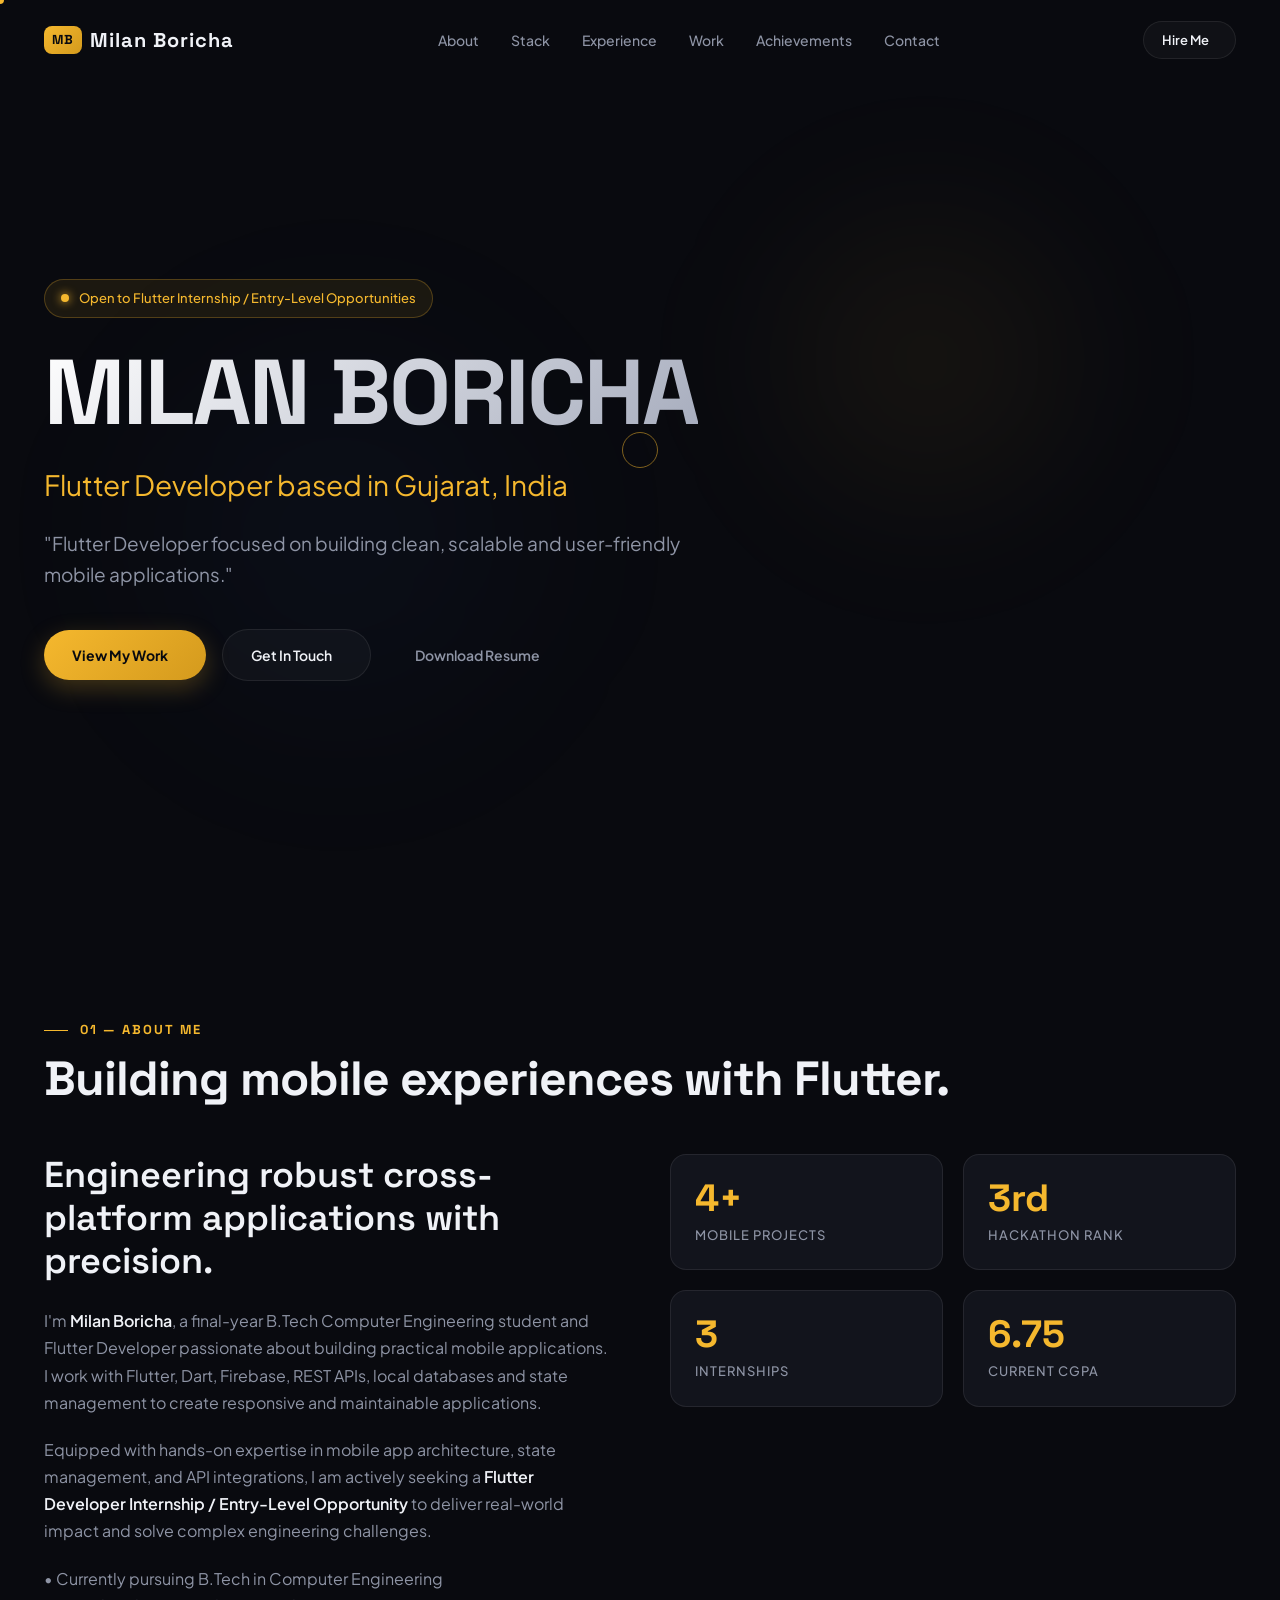
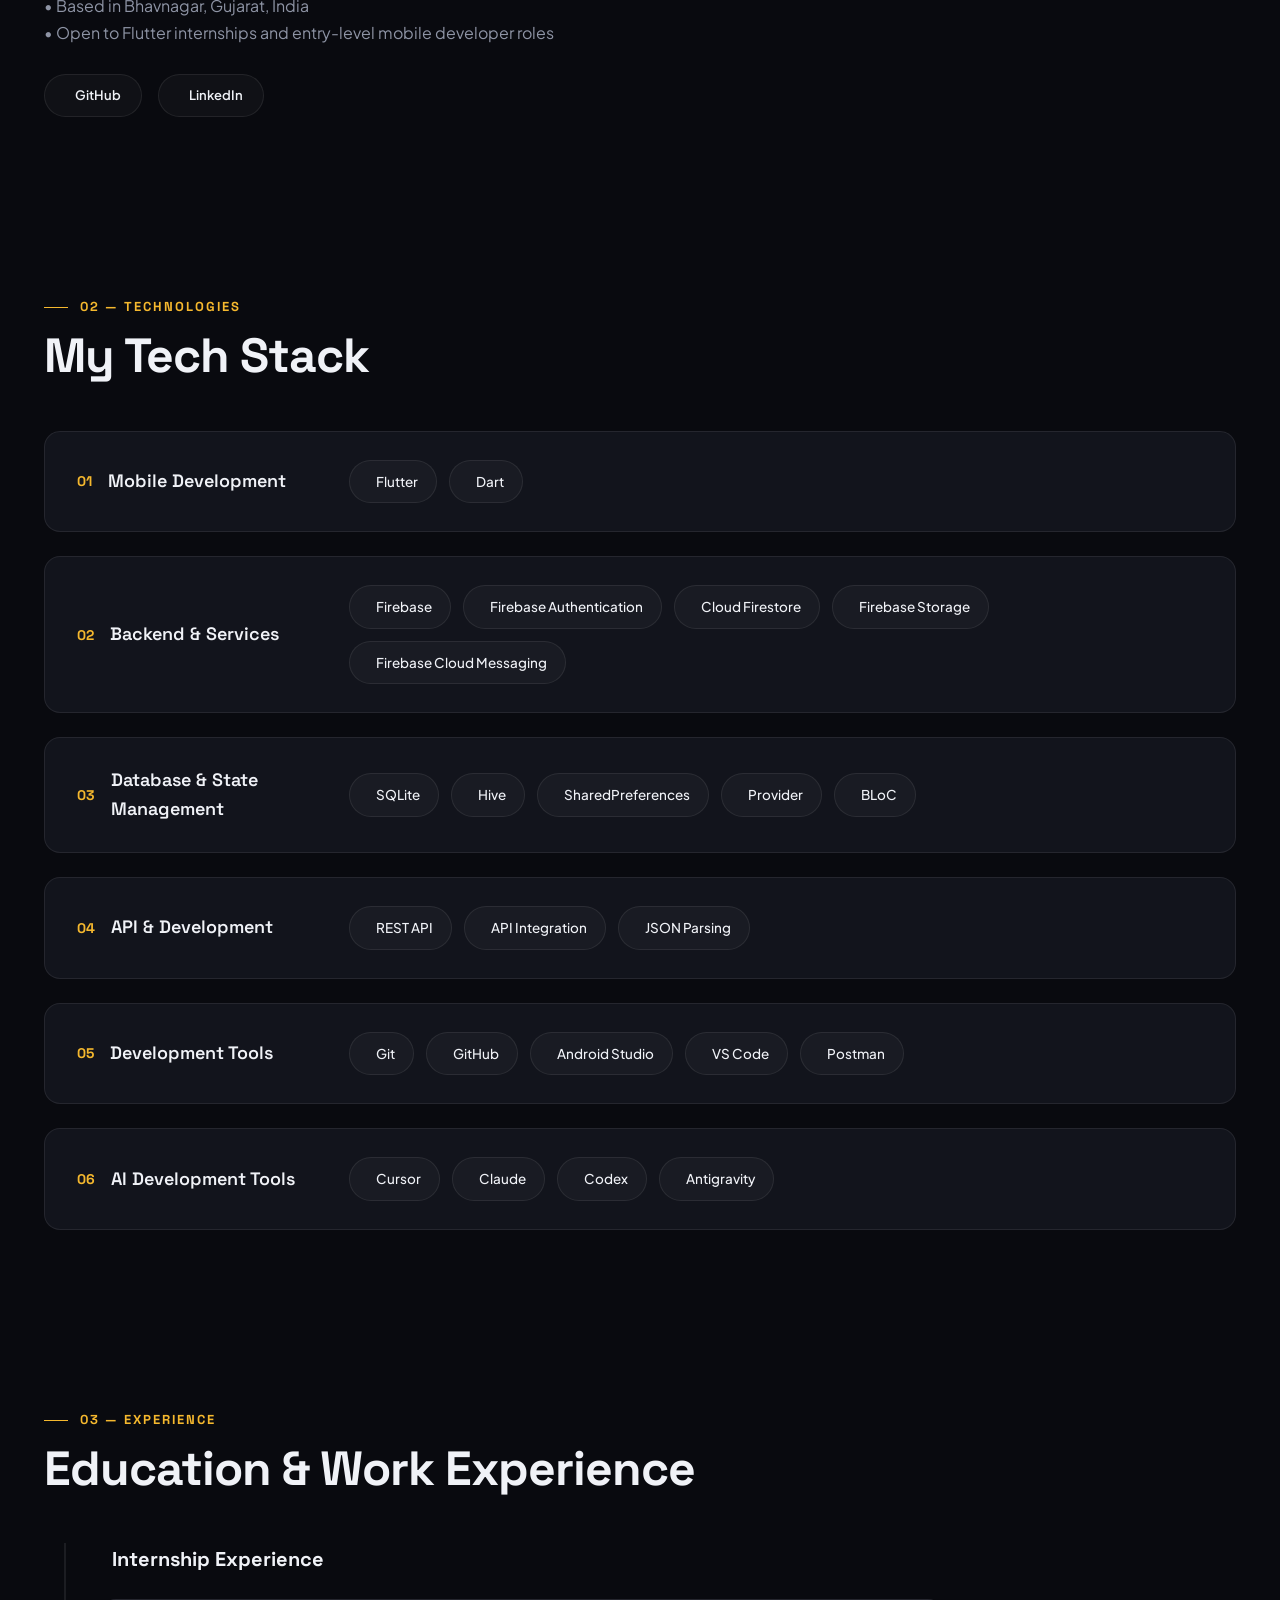
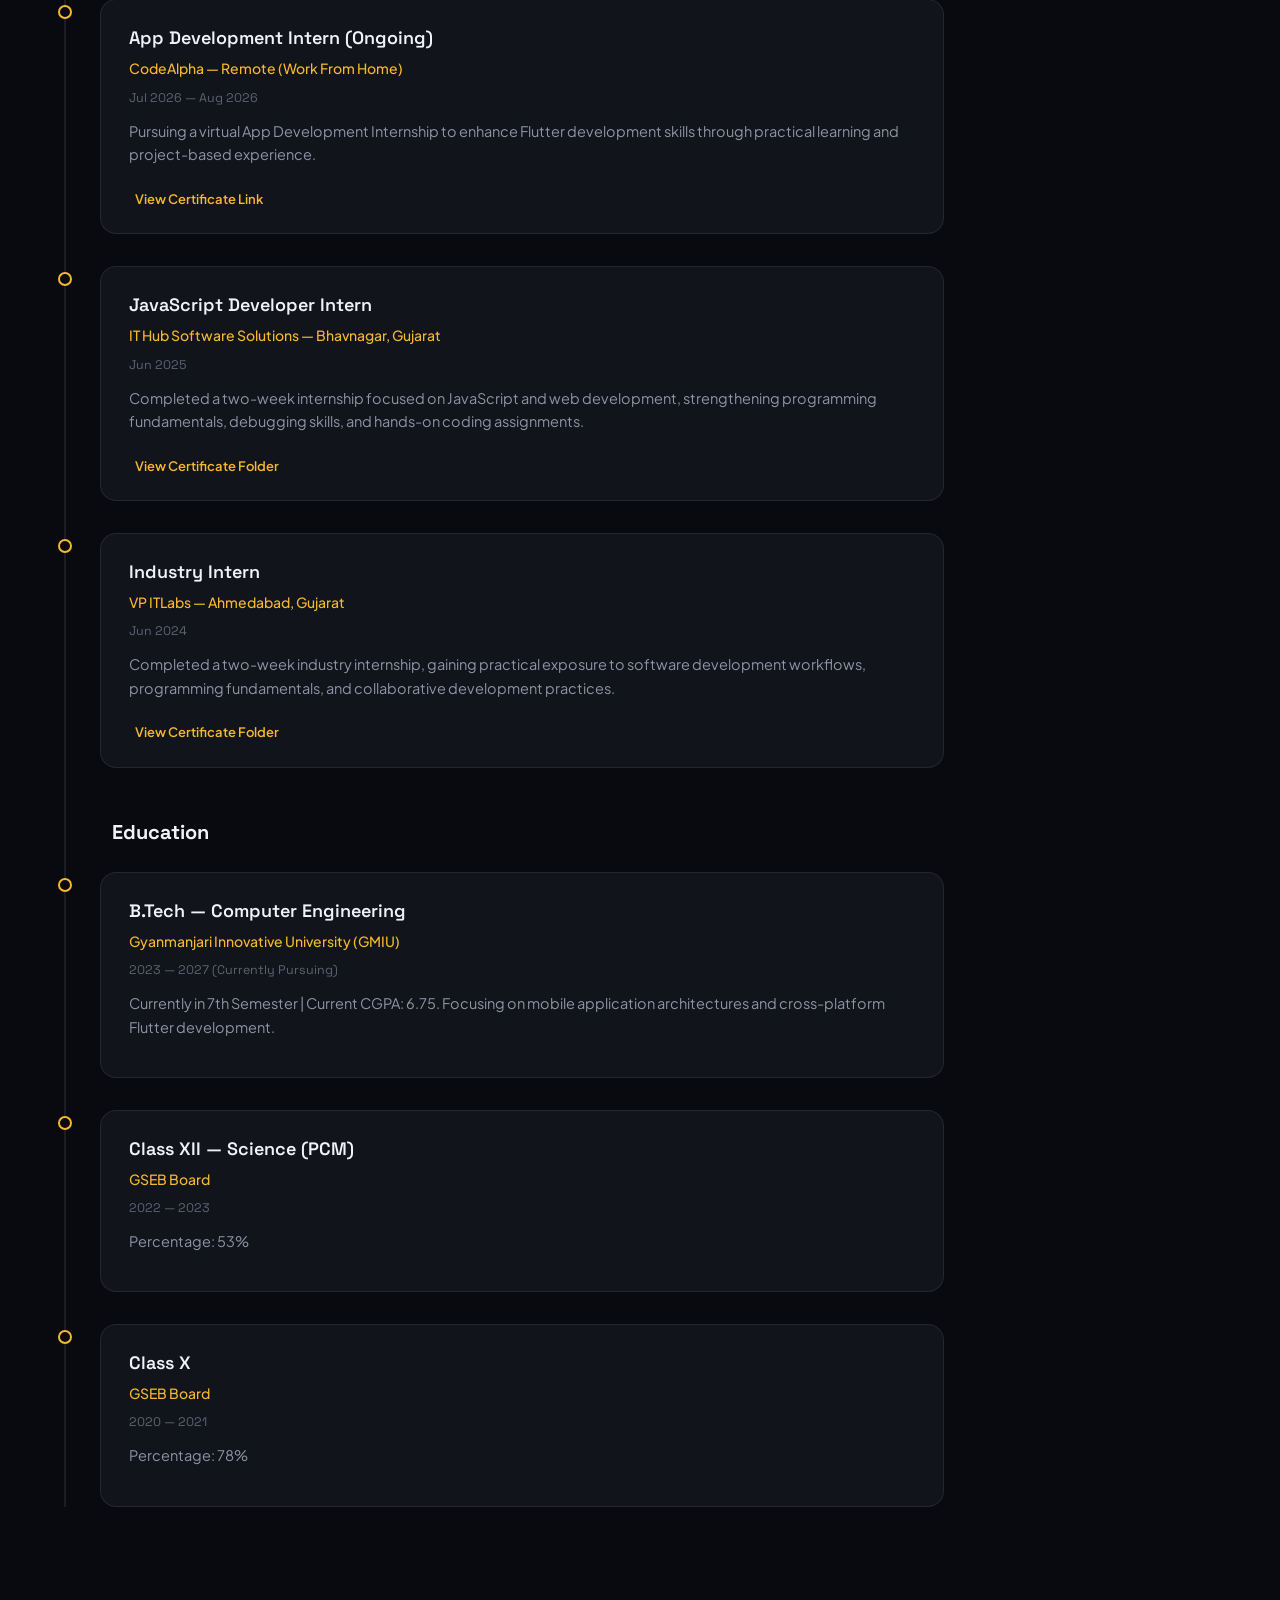
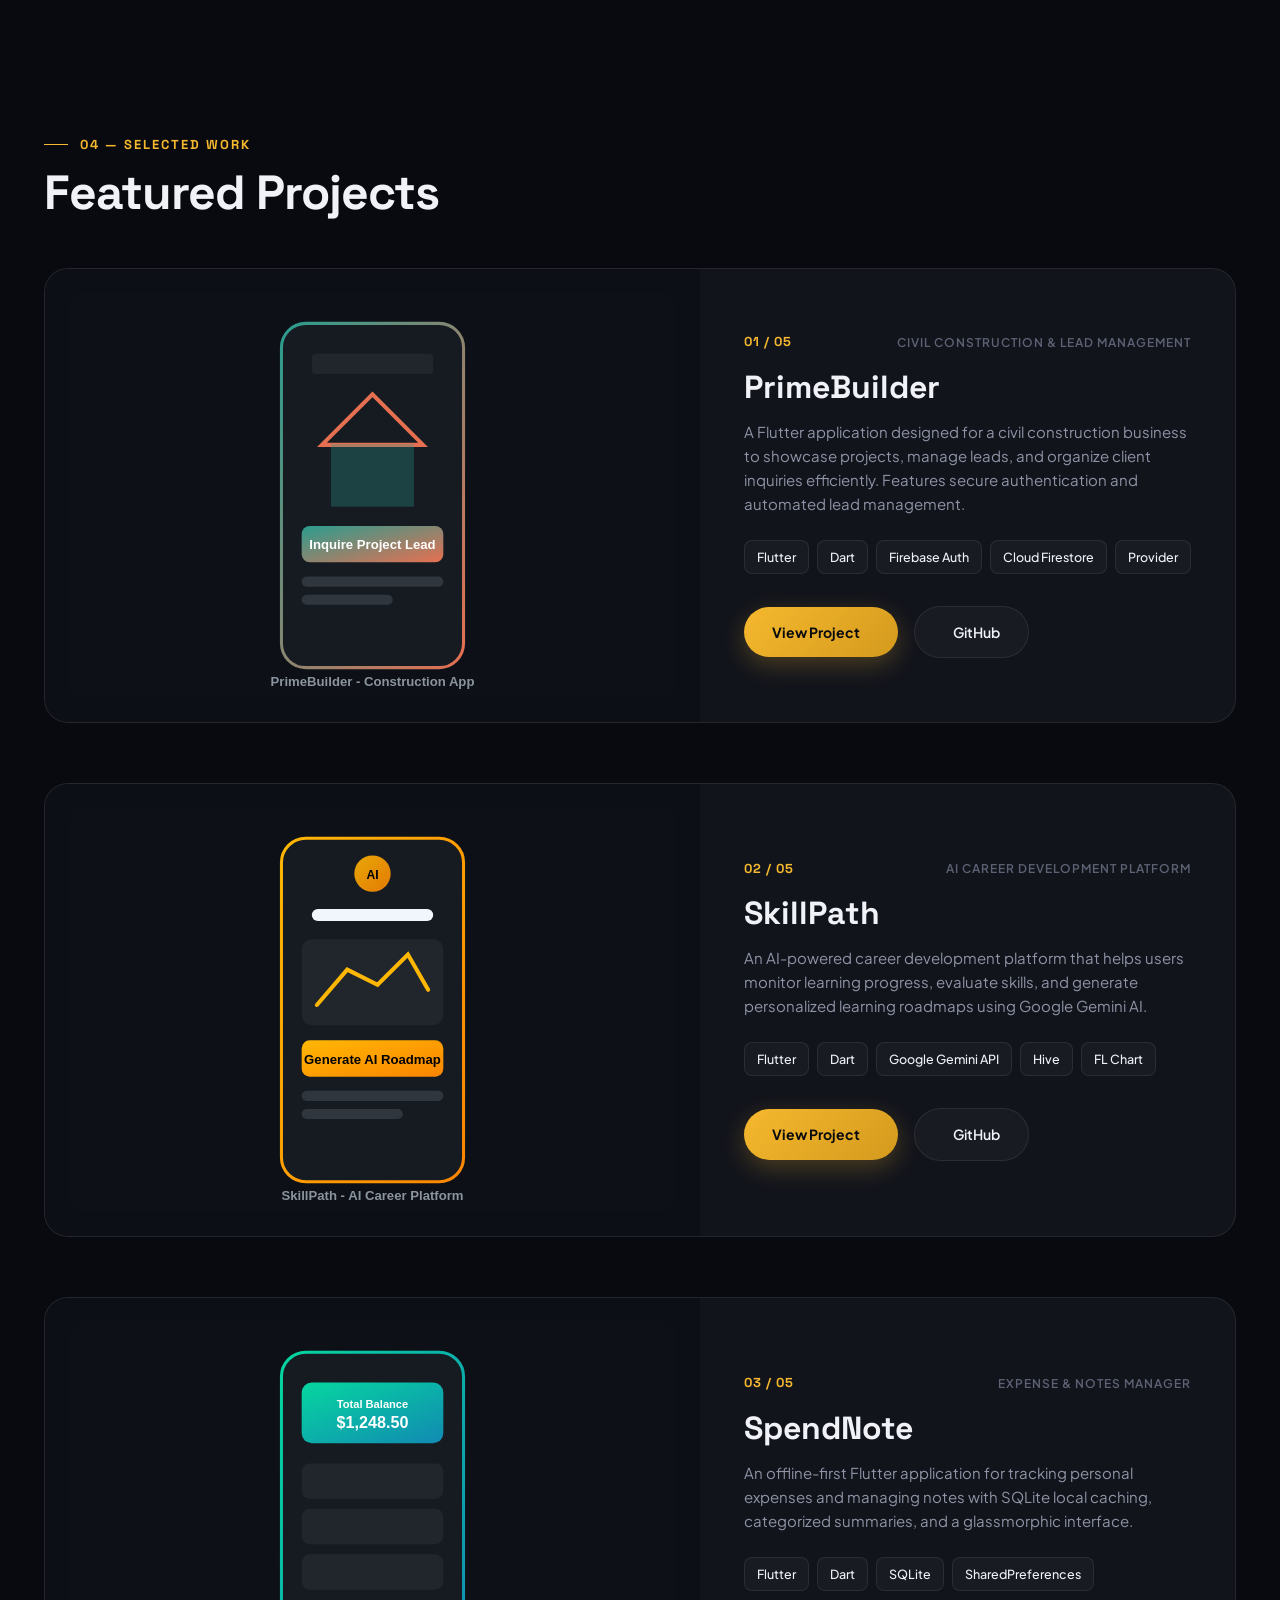
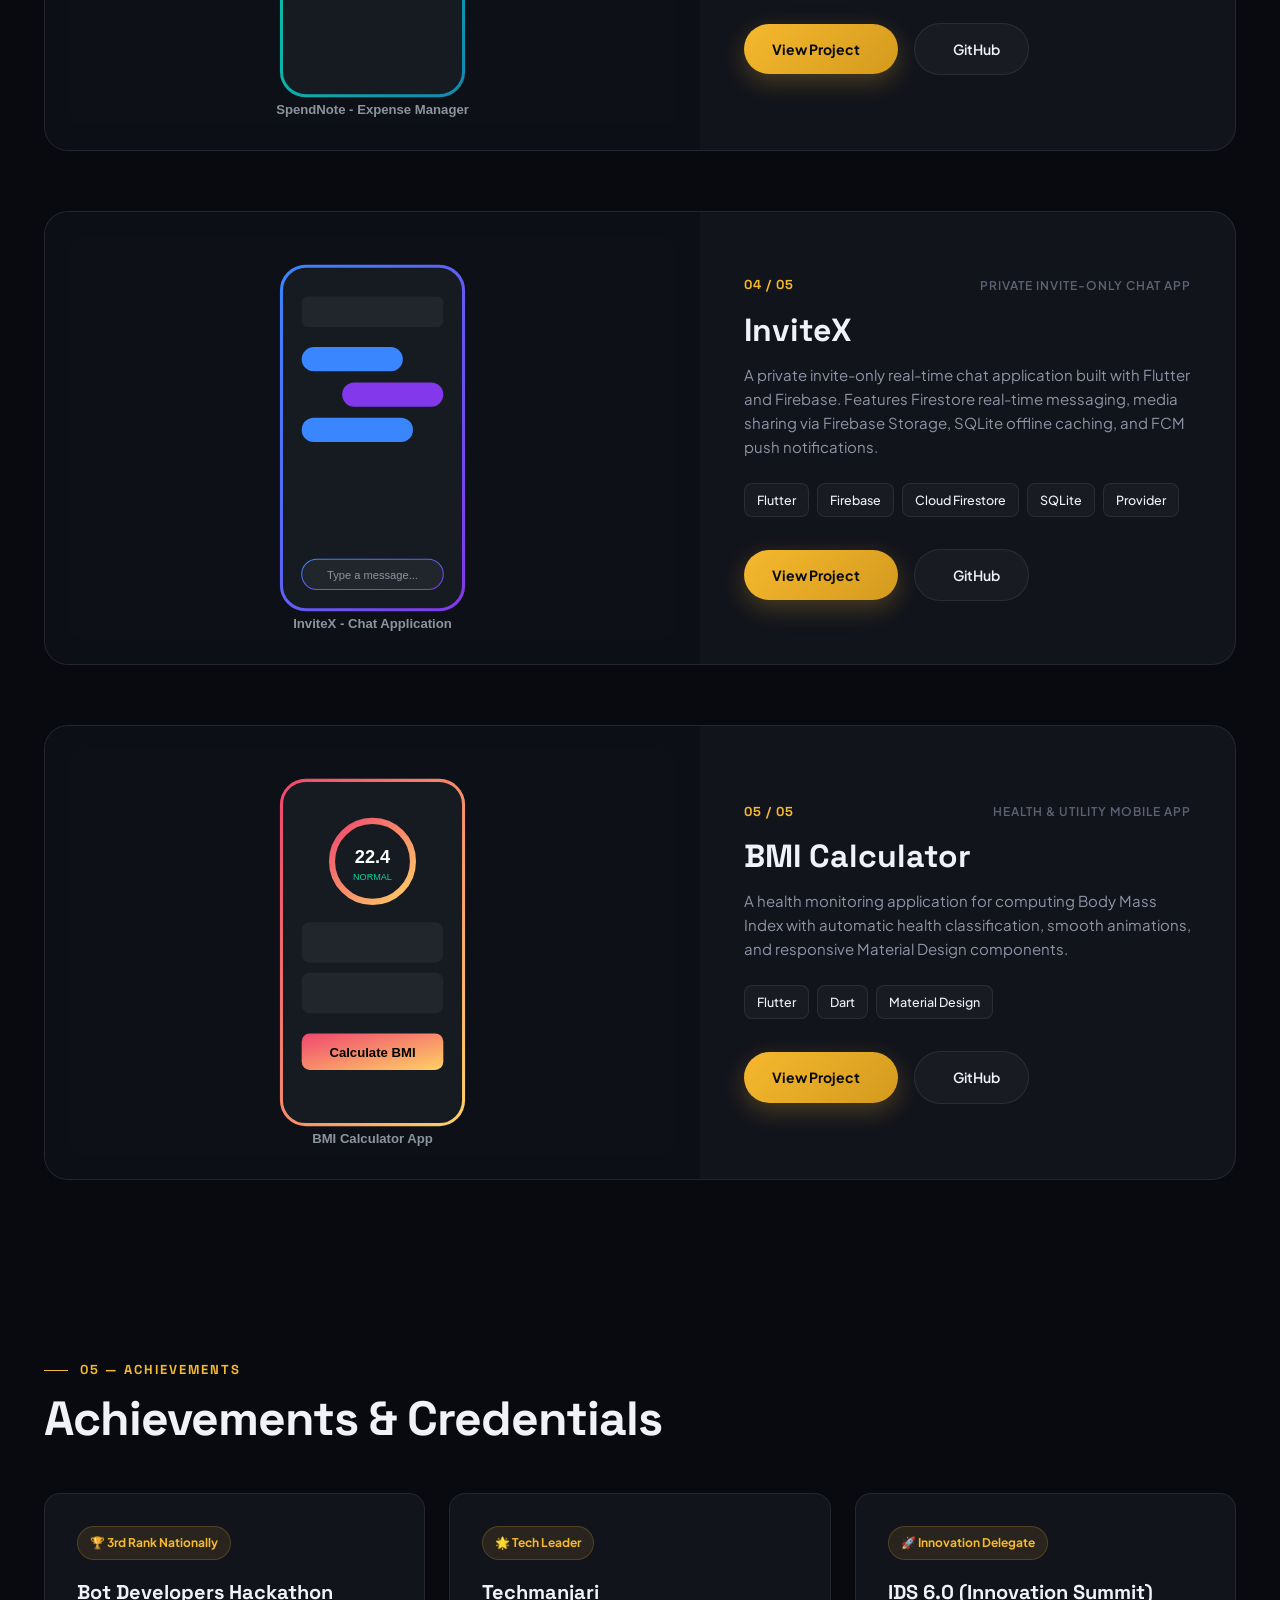
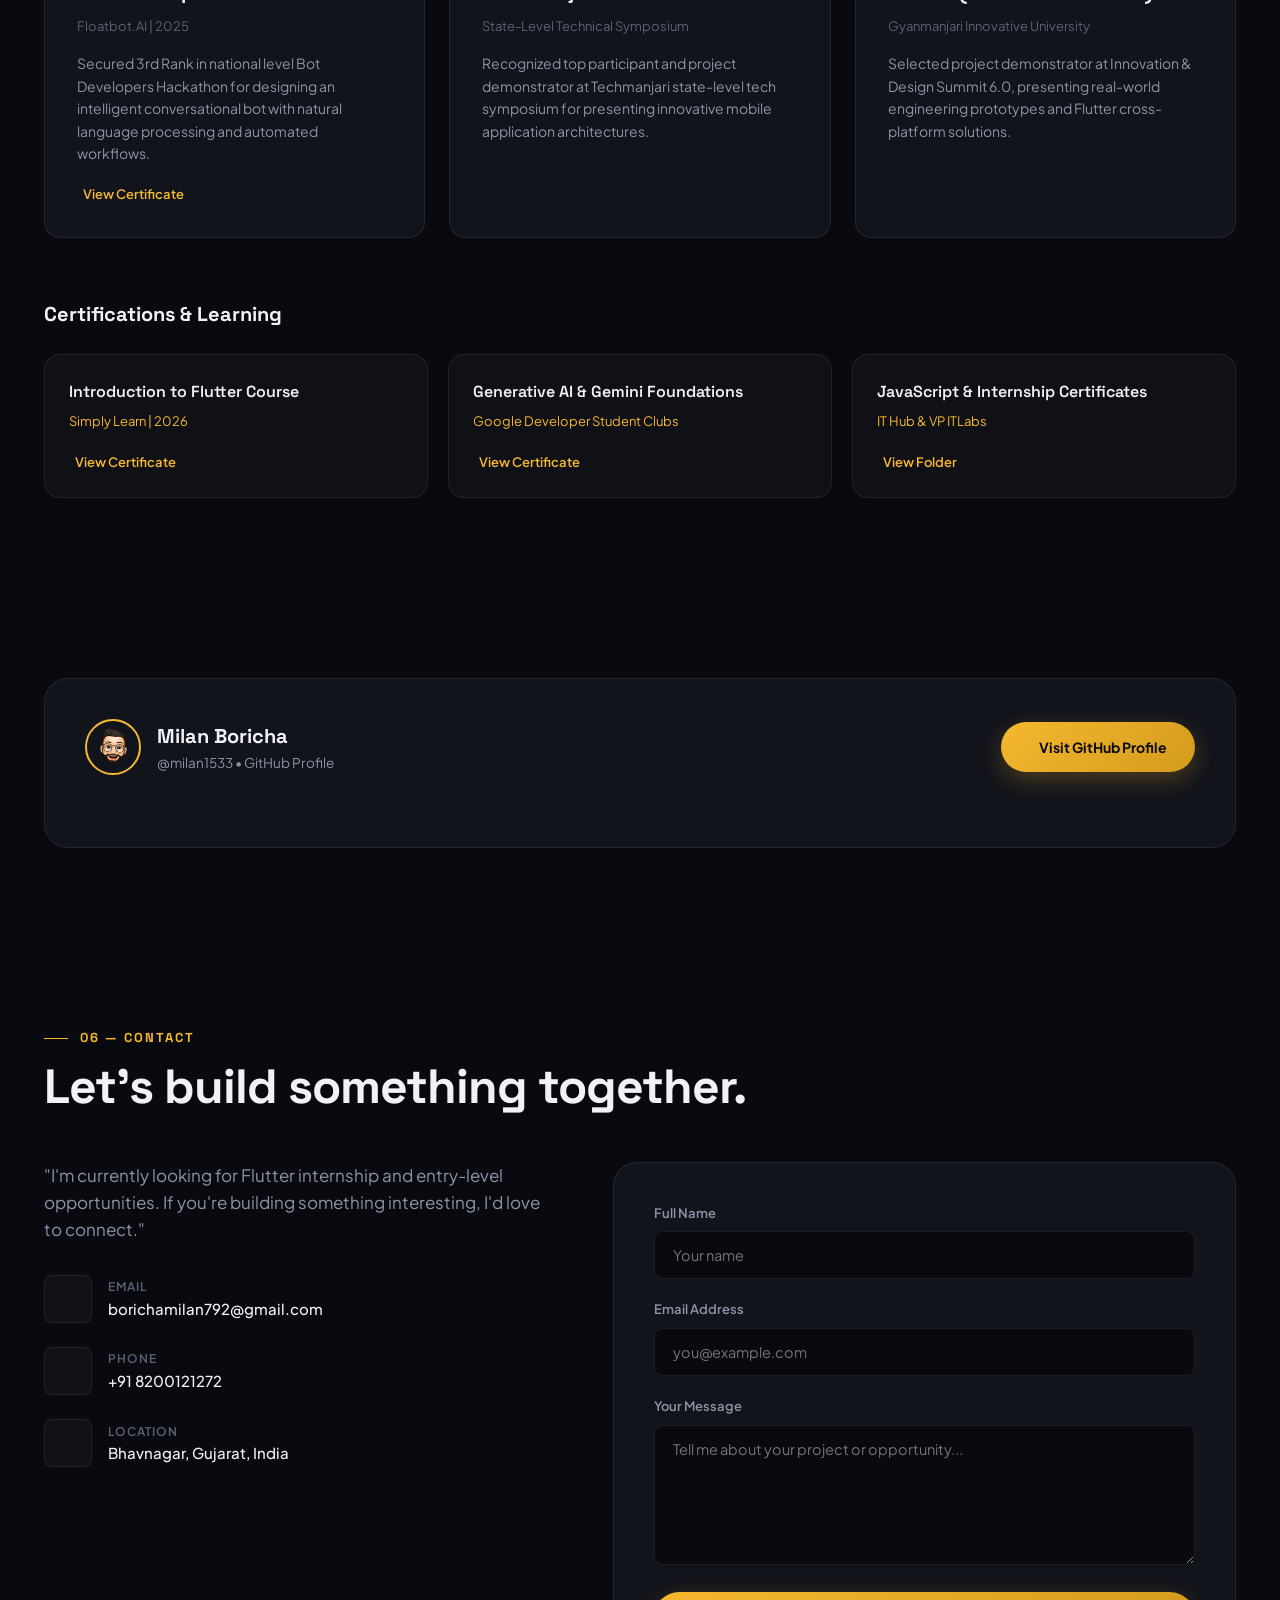
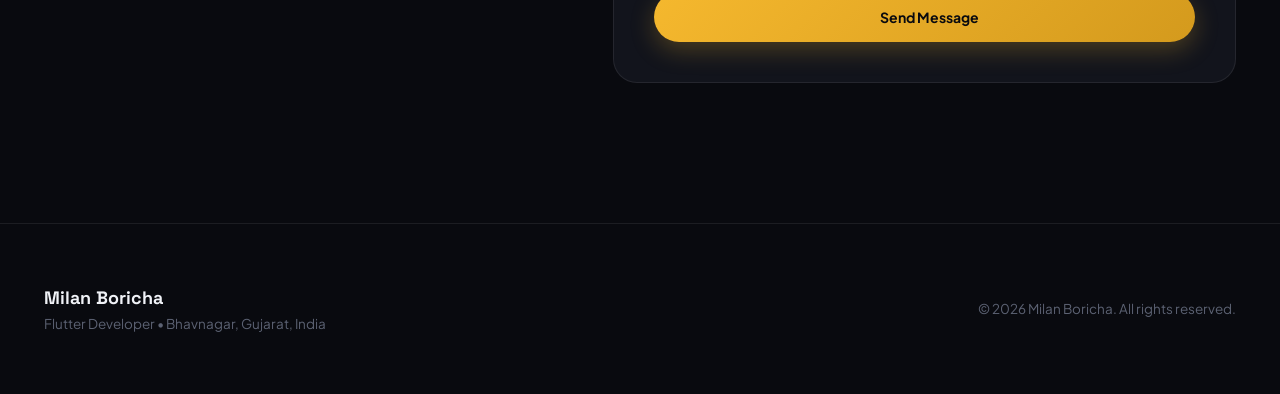
==== index.html @ a484a846 "Update portfolio styling, project modal UI, and added assets" ====
<!DOCTYPE html>
<html lang="en">

<head>
  <meta charset="UTF-8">
  <meta http-equiv="X-UA-Compatible" content="IE=edge">
  <meta name="viewport" content="width=device-width, initial-scale=1.0">

  <!-- SEO Title & Meta -->
  <title>Milan Boricha — Flutter Developer Portfolio</title>
  <meta name="description" content="Portfolio of Milan Boricha, a Flutter Developer and final-year Computer Engineering student building modern, clean and scalable cross-platform mobile applications.">
  <meta name="keywords" content="Milan Boricha, Flutter Developer, Mobile Application Developer, Dart, Firebase, REST API, Bhavnagar, Gujarat, India">
  <meta name="author" content="Milan Boricha">

  <!-- Open Graph / Social Media -->
  <meta property="og:title" content="Milan Boricha — Flutter Developer Portfolio">
  <meta property="og:description" content="Flutter Developer focused on building clean, scalable and user-friendly mobile applications.">
  <meta property="og:type" content="website">
  <meta property="og:url" content="https://github.com/milan1533">

  <!-- Favicon -->
  <link rel="shortcut icon" href="./assets/images/logo.ico" type="image/x-icon">

  <!-- Google Fonts -->
  <link rel="preconnect" href="https://fonts.googleapis.com">
  <link rel="preconnect" href="https://fonts.gstatic.com" crossorigin>
  <link href="https://fonts.googleapis.com/css2?family=Plus+Jakarta+Sans:wght@300;400;500;600;700&family=Space+Grotesk:wght@400;500;600;700&display=swap" rel="stylesheet">

  <!-- Custom CSS -->
  <link rel="stylesheet" href="./assets/css/style.css">

  <!-- GSAP Animation Library -->
  <script src="https://cdnjs.cloudflare.com/ajax/libs/gsap/3.12.5/gsap.min.js"></script>
  <script src="https://cdnjs.cloudflare.com/ajax/libs/gsap/3.12.5/ScrollTrigger.min.js"></script>
</head>

<body>

  <!-- PAGE ENTRANCE OVERLAY LOADER -->
  <div id="pageLoader">
    <div class="loader-content">
      <div class="loader-logo">MB<span>.</span></div>
      <div class="loader-bar-bg">
        <div class="loader-bar-fill" id="loaderFill"></div>
      </div>
    </div>
  </div>

  <!-- CUSTOM INTERACTIVE DESKTOP CURSOR -->
  <div class="custom-cursor-dot" id="cursorDot"></div>
  <div class="custom-cursor-ring" id="cursorRing"></div>

  <!-- STICKY GLASS NAVIGATION HEADER -->
  <header class="site-header" id="siteHeader">
    <div class="container nav-container">
      <a href="#hero" class="nav-logo">
        <span class="nav-logo-badge">MB</span> Milan Boricha
      </a>

      <nav class="nav-menu">
        <a href="#about" class="nav-link" data-nav-target="about">About</a>
        <a href="#tech-stack" class="nav-link" data-nav-target="tech-stack">Stack</a>
        <a href="#experience" class="nav-link" data-nav-target="experience">Experience</a>
        <a href="#projects" class="nav-link" data-nav-target="projects">Work</a>
        <a href="#achievements" class="nav-link" data-nav-target="achievements">Achievements</a>
        <a href="#contact" class="nav-link" data-nav-target="contact">Contact</a>
      </nav>

      <a href="#contact" class="nav-cta">
        <span>Hire Me</span>
        <ion-icon name="arrow-forward-outline"></ion-icon>
      </a>

      <button class="mobile-toggle" id="mobileMenuBtn" aria-label="Toggle menu">
        <ion-icon name="menu-outline"></ion-icon>
      </button>
    </div>
  </header>

  <!-- MOBILE DRAWER MENU -->
  <div class="mobile-drawer" id="mobileDrawer">
    <a href="#about" class="mobile-nav-link">01 — About</a>
    <a href="#tech-stack" class="mobile-nav-link">02 — Stack</a>
    <a href="#experience" class="mobile-nav-link">03 — Experience</a>
    <a href="#projects" class="mobile-nav-link">04 — Work</a>
    <a href="#achievements" class="mobile-nav-link">05 — Achievements</a>
    <a href="#contact" class="mobile-nav-link">06 — Contact</a>
  </div>

  <main>

    <!-- 01 — HERO SECTION -->
    <section class="hero-section" id="hero">
      <div class="ambient-glow-1"></div>
      <div class="ambient-glow-2"></div>

      <div class="container">
        <div class="hero-content">

          <div class="status-badge">
            <div class="status-pulse"></div>
            <span>Open to Flutter Internship / Entry-Level Opportunities</span>
          </div>

          <h1 class="hero-title">
            <span class="name-highlight">MILAN BORICHA</span>
          </h1>

          <h2 class="hero-subtitle">
            Flutter Developer based in Gujarat, India
          </h2>

          <p class="hero-bio">
            "Flutter Developer focused on building clean, scalable and user-friendly mobile applications."
          </p>

          <div class="hero-actions">
            <a href="#projects" class="btn-primary">
              <span>View My Work</span>
              <ion-icon name="arrow-down-outline"></ion-icon>
            </a>

            <a href="#contact" class="btn-secondary">
              <span>Get In Touch</span>
              <ion-icon name="chatbubbles-outline"></ion-icon>
            </a>

            <a href="#" id="downloadCvBtn" target="_blank" download="Milan_Boricha_Resume.pdf" class="btn-tertiary btn-download-cv">
              <ion-icon name="cloud-download-outline"></ion-icon>
              <span>Download Resume</span>
            </a>
          </div>

        </div>
      </div>
    </section>


    <!-- 02 — ABOUT SECTION -->
    <section class="section-editorial" id="about">
      <div class="container">
        
        <div class="section-label">01 — ABOUT ME</div>
        <h2 class="section-title">Building mobile experiences with Flutter.</h2>

        <div class="about-grid">
          <div>
            <h3 class="about-headline">Engineering robust cross-platform applications with precision.</h3>
            
            <div class="about-bio-text" id="aboutBioText">
              <p>
                I'm <span class="highlight-text">Milan Boricha</span>, a final-year B.Tech Computer Engineering student and Flutter Developer passionate about building practical mobile applications. I work with Flutter, Dart, Firebase, REST APIs, local databases and state management to create responsive and maintainable applications.
              </p>
              <p>
                Equipped with hands-on expertise in mobile app architecture, state management, and API integrations, I am actively seeking a <span class="highlight-text">Flutter Developer Internship / Entry-Level Opportunity</span> to deliver real-world impact and solve complex engineering challenges.
              </p>
              <p>
                • Currently pursuing B.Tech in Computer Engineering<br>
                • Based in Bhavnagar, Gujarat, India<br>
                • Open to Flutter internships and entry-level mobile developer roles
              </p>
            </div>

            <div style="display: flex; gap: 16px; margin-top: 28px;">
              <a href="https://github.com/milan1533" target="_blank" rel="noopener noreferrer" class="btn-secondary" style="padding: 10px 20px; font-size: 13px;">
                <ion-icon name="logo-github"></ion-icon> GitHub
              </a>
              <a href="https://in.linkedin.com/in/milan-boricha-1143362b4" target="_blank" rel="noopener noreferrer" class="btn-secondary" style="padding: 10px 20px; font-size: 13px;">
                <ion-icon name="logo-linkedin"></ion-icon> LinkedIn
              </a>
            </div>
          </div>

          <!-- Highlight Metrics Grid -->
          <div class="stats-grid">
            <div class="stat-card">
              <div class="stat-number">4+</div>
              <div class="stat-label">Mobile Projects</div>
            </div>

            <div class="stat-card">
              <div class="stat-number">3rd</div>
              <div class="stat-label">Hackathon Rank</div>
            </div>

            <div class="stat-card">
              <div class="stat-number">3</div>
              <div class="stat-label">Internships</div>
            </div>

            <div class="stat-card">
              <div class="stat-number">6.75</div>
              <div class="stat-label">Current CGPA</div>
            </div>
          </div>
        </div>

      </div>
    </section>


    <!-- 03 — TECHNOLOGY STACK SECTION -->
    <section class="section-editorial" id="tech-stack">
      <div class="container">

        <div class="section-label">02 — TECHNOLOGIES</div>
        <h2 class="section-title">My Tech Stack</h2>

        <div class="tech-table">

          <!-- 01 — Mobile Development -->
          <div class="tech-category-row">
            <div class="tech-cat-info">
              <span class="tech-cat-number">01</span>
              <h3 class="tech-cat-name">Mobile Development</h3>
            </div>
            <div class="tech-chips-wrap">
              <div class="stack-chip"><ion-icon name="logo-flutter"></ion-icon> Flutter</div>
              <div class="stack-chip"><ion-icon name="code-working-outline"></ion-icon> Dart</div>
            </div>
          </div>

          <!-- 02 — Backend & Services -->
          <div class="tech-category-row">
            <div class="tech-cat-info">
              <span class="tech-cat-number">02</span>
              <h3 class="tech-cat-name">Backend & Services</h3>
            </div>
            <div class="tech-chips-wrap">
              <div class="stack-chip"><ion-icon name="flame-outline"></ion-icon> Firebase</div>
              <div class="stack-chip"><ion-icon name="key-outline"></ion-icon> Firebase Authentication</div>
              <div class="stack-chip"><ion-icon name="server-outline"></ion-icon> Cloud Firestore</div>
              <div class="stack-chip"><ion-icon name="folder-open-outline"></ion-icon> Firebase Storage</div>
              <div class="stack-chip"><ion-icon name="notifications-outline"></ion-icon> Firebase Cloud Messaging</div>
            </div>
          </div>

          <!-- 03 — Database & State Management -->
          <div class="tech-category-row">
            <div class="tech-cat-info">
              <span class="tech-cat-number">03</span>
              <h3 class="tech-cat-name">Database & State Management</h3>
            </div>
            <div class="tech-chips-wrap">
              <div class="stack-chip"><ion-icon name="file-tray-full-outline"></ion-icon> SQLite</div>
              <div class="stack-chip"><ion-icon name="cube-outline"></ion-icon> Hive</div>
              <div class="stack-chip"><ion-icon name="save-outline"></ion-icon> SharedPreferences</div>
              <div class="stack-chip"><ion-icon name="layers-outline"></ion-icon> Provider</div>
              <div class="stack-chip"><ion-icon name="hardware-chip-outline"></ion-icon> BLoC</div>
            </div>
          </div>

          <!-- 04 — API & Development -->
          <div class="tech-category-row">
            <div class="tech-cat-info">
              <span class="tech-cat-number">04</span>
              <h3 class="tech-cat-name">API & Development</h3>
            </div>
            <div class="tech-chips-wrap">
              <div class="stack-chip"><ion-icon name="cloud-upload-outline"></ion-icon> REST API</div>
              <div class="stack-chip"><ion-icon name="swap-horizontal-outline"></ion-icon> API Integration</div>
              <div class="stack-chip"><ion-icon name="document-text-outline"></ion-icon> JSON Parsing</div>
            </div>
          </div>

          <!-- 05 — Development Tools -->
          <div class="tech-category-row">
            <div class="tech-cat-info">
              <span class="tech-cat-number">05</span>
              <h3 class="tech-cat-name">Development Tools</h3>
            </div>
            <div class="tech-chips-wrap">
              <div class="stack-chip"><ion-icon name="git-branch-outline"></ion-icon> Git</div>
              <div class="stack-chip"><ion-icon name="logo-github"></ion-icon> GitHub</div>
              <div class="stack-chip"><ion-icon name="phone-portrait-outline"></ion-icon> Android Studio</div>
              <div class="stack-chip"><ion-icon name="code-slash-outline"></ion-icon> VS Code</div>
              <div class="stack-chip"><ion-icon name="send-outline"></ion-icon> Postman</div>
            </div>
          </div>

          <!-- 06 — AI Development Tools -->
          <div class="tech-category-row">
            <div class="tech-cat-info">
              <span class="tech-cat-number">06</span>
              <h3 class="tech-cat-name">AI Development Tools</h3>
            </div>
            <div class="tech-chips-wrap">
              <div class="stack-chip"><ion-icon name="sparkles-outline"></ion-icon> Cursor</div>
              <div class="stack-chip"><ion-icon name="chatbubbles-outline"></ion-icon> Claude</div>
              <div class="stack-chip"><ion-icon name="terminal-outline"></ion-icon> Codex</div>
              <div class="stack-chip"><ion-icon name="planet-outline"></ion-icon> Antigravity</div>
            </div>
          </div>

        </div>

      </div>
    </section>


    <!-- 04 — EXPERIENCE / EDUCATION SECTION -->
    <section class="section-editorial" id="experience">
      <div class="container">

        <div class="section-label">03 — EXPERIENCE</div>
        <h2 class="section-title">Education & Work Experience</h2>

        <div class="timeline-container">
          <div class="timeline-track"></div>
          <div class="timeline-progress-line" id="timelineProgress"></div>

          <!-- Internships Group -->
          <div class="timeline-group">
            <h3 class="timeline-group-title">
              <ion-icon name="briefcase-outline"></ion-icon> Internship Experience
            </h3>

            <div class="timeline-item">
              <div class="timeline-node"></div>
              <div class="timeline-card">
                <h4 class="timeline-role">App Development Intern (Ongoing)</h4>
                <div class="timeline-company">CodeAlpha — Remote (Work From Home)</div>
                <div class="timeline-dates">Jul 2026 — Aug 2026</div>
                <p class="timeline-desc">
                  Pursuing a virtual App Development Internship to enhance Flutter development skills through practical learning and project-based experience.
                </p>
                <a href="https://drive.google.com/file/d/1Wb2r_CAPJEiJdn65lZASoz31_hlSXW6V/view?usp=drivesdk" target="_blank" rel="noopener noreferrer" class="timeline-link">
                  <ion-icon name="open-outline"></ion-icon> View Certificate Link
                </a>
              </div>
            </div>

            <div class="timeline-item">
              <div class="timeline-node"></div>
              <div class="timeline-card">
                <h4 class="timeline-role">JavaScript Developer Intern</h4>
                <div class="timeline-company">IT Hub Software Solutions — Bhavnagar, Gujarat</div>
                <div class="timeline-dates">Jun 2025</div>
                <p class="timeline-desc">
                  Completed a two-week internship focused on JavaScript and web development, strengthening programming fundamentals, debugging skills, and hands-on coding assignments.
                </p>
                <a href="https://drive.google.com/drive/folders/1NykjXkT4Wjc-F2iMPT_gVlFenQ8d5w6u" target="_blank" rel="noopener noreferrer" class="timeline-link">
                  <ion-icon name="folder-open-outline"></ion-icon> View Certificate Folder
                </a>
              </div>
            </div>

            <div class="timeline-item">
              <div class="timeline-node"></div>
              <div class="timeline-card">
                <h4 class="timeline-role">Industry Intern</h4>
                <div class="timeline-company">VP ITLabs — Ahmedabad, Gujarat</div>
                <div class="timeline-dates">Jun 2024</div>
                <p class="timeline-desc">
                  Completed a two-week industry internship, gaining practical exposure to software development workflows, programming fundamentals, and collaborative development practices.
                </p>
                <a href="https://drive.google.com/drive/folders/1ICAwFgW9aX6h76oAmwPDDTiYKLyVRukT" target="_blank" rel="noopener noreferrer" class="timeline-link">
                  <ion-icon name="folder-open-outline"></ion-icon> View Certificate Folder
                </a>
              </div>
            </div>
          </div>

          <!-- Education Group -->
          <div class="timeline-group">
            <h3 class="timeline-group-title">
              <ion-icon name="book-outline"></ion-icon> Education
            </h3>

            <div class="timeline-item">
              <div class="timeline-node"></div>
              <div class="timeline-card">
                <h4 class="timeline-role">B.Tech — Computer Engineering</h4>
                <div class="timeline-company">Gyanmanjari Innovative University (GMIU)</div>
                <div class="timeline-dates">2023 — 2027 (Currently Pursuing)</div>
                <p class="timeline-desc">
                  Currently in 7th Semester | Current CGPA: 6.75. Focusing on mobile application architectures and cross-platform Flutter development.
                </p>
              </div>
            </div>

            <div class="timeline-item">
              <div class="timeline-node"></div>
              <div class="timeline-card">
                <h4 class="timeline-role">Class XII — Science (PCM)</h4>
                <div class="timeline-company">GSEB Board</div>
                <div class="timeline-dates">2022 — 2023</div>
                <p class="timeline-desc">Percentage: 53%</p>
              </div>
            </div>

            <div class="timeline-item">
              <div class="timeline-node"></div>
              <div class="timeline-card">
                <h4 class="timeline-role">Class X</h4>
                <div class="timeline-company">GSEB Board</div>
                <div class="timeline-dates">2020 — 2021</div>
                <p class="timeline-desc">Percentage: 78%</p>
              </div>
            </div>
          </div>

        </div>

      </div>
    </section>


    <!-- 05 — SELECTED WORK SECTION -->
    <section class="section-editorial" id="projects">
      <div class="container">

        <div class="section-label">04 — SELECTED WORK</div>
        <h2 class="section-title">Featured Projects</h2>

        <div class="projects-stack" id="projectsContainer">

          <!-- Project 01: PrimeBuilder -->
          <article class="project-case-card">
            <div class="project-media" onclick="openProjectModal('primebuilder')">
              <img src="./assets/images/projects/primebuilder.png" alt="PrimeBuilder App Preview" onerror="this.onerror=null; this.src='./assets/images/projects/primebuilder.svg';" loading="lazy">
            </div>

            <div class="project-details">
              <div class="project-meta">
                <span class="project-number">01 / 05</span>
                <span class="project-cat-tag">Civil Construction & Lead Management</span>
              </div>

              <h3 class="project-title">PrimeBuilder</h3>

              <p class="project-description">
                A Flutter application designed for a civil construction business to showcase projects, manage leads, and organize client inquiries efficiently. Features secure authentication and automated lead management.
              </p>

              <div class="project-tags">
                <span class="proj-tag">Flutter</span>
                <span class="proj-tag">Dart</span>
                <span class="proj-tag">Firebase Auth</span>
                <span class="proj-tag">Cloud Firestore</span>
                <span class="proj-tag">Provider</span>
              </div>

              <div class="project-actions">
                <button class="btn-primary" onclick="openProjectModal('primebuilder')">
                  <span>View Project</span>
                  <ion-icon name="arrow-forward-outline"></ion-icon>
                </button>
                <a href="https://github.com/milan1533/PrimeBuilder_App.git" target="_blank" rel="noopener noreferrer" class="btn-secondary">
                  <ion-icon name="logo-github"></ion-icon> GitHub
                </a>
              </div>
            </div>
          </article>

          <!-- Project 02: SkillPath -->
          <article class="project-case-card">
            <div class="project-media" onclick="openProjectModal('skillpath')">
              <img src="./assets/images/projects/skillpath.png" alt="SkillPath App Preview" onerror="this.onerror=null; this.src='./assets/images/projects/skillpath.svg';" loading="lazy">
            </div>

            <div class="project-details">
              <div class="project-meta">
                <span class="project-number">02 / 05</span>
                <span class="project-cat-tag">AI Career Development Platform</span>
              </div>

              <h3 class="project-title">SkillPath</h3>

              <p class="project-description">
                An AI-powered career development platform that helps users monitor learning progress, evaluate skills, and generate personalized learning roadmaps using Google Gemini AI.
              </p>

              <div class="project-tags">
                <span class="proj-tag">Flutter</span>
                <span class="proj-tag">Dart</span>
                <span class="proj-tag">Google Gemini API</span>
                <span class="proj-tag">Hive</span>
                <span class="proj-tag">FL Chart</span>
              </div>

              <div class="project-actions">
                <button class="btn-primary" onclick="openProjectModal('skillpath')">
                  <span>View Project</span>
                  <ion-icon name="arrow-forward-outline"></ion-icon>
                </button>
                <a href="https://github.com/milan1533/SkillPath_App" target="_blank" rel="noopener noreferrer" class="btn-secondary">
                  <ion-icon name="logo-github"></ion-icon> GitHub
                </a>
              </div>
            </div>
          </article>

          <!-- Project 03: SpendNote -->
          <article class="project-case-card">
            <div class="project-media" onclick="openProjectModal('spendnote')">
              <img src="./assets/images/projects/spendnote.png" alt="SpendNote App Preview" onerror="this.onerror=null; this.src='./assets/images/projects/spendnote.svg';" loading="lazy">
            </div>

            <div class="project-details">
              <div class="project-meta">
                <span class="project-number">03 / 05</span>
                <span class="project-cat-tag">Expense & Notes Manager</span>
              </div>

              <h3 class="project-title">SpendNote</h3>

              <p class="project-description">
                An offline-first Flutter application for tracking personal expenses and managing notes with SQLite local caching, categorized summaries, and a glassmorphic interface.
              </p>

              <div class="project-tags">
                <span class="proj-tag">Flutter</span>
                <span class="proj-tag">Dart</span>
                <span class="proj-tag">SQLite</span>
                <span class="proj-tag">SharedPreferences</span>
              </div>

              <div class="project-actions">
                <button class="btn-primary" onclick="openProjectModal('spendnote')">
                  <span>View Project</span>
                  <ion-icon name="arrow-forward-outline"></ion-icon>
                </button>
                <a href="https://github.com/milan1533/SpendNote_App.git" target="_blank" rel="noopener noreferrer" class="btn-secondary">
                  <ion-icon name="logo-github"></ion-icon> GitHub
                </a>
              </div>
            </div>
          </article>

          <!-- Project 04: InviteX -->
          <article class="project-case-card">
            <div class="project-media" onclick="openProjectModal('invitex')">
              <img src="./assets/images/projects/invitex.png" alt="InviteX App Preview" onerror="this.onerror=null; this.src='./assets/images/projects/invitex.svg';" loading="lazy">
            </div>

            <div class="project-details">
              <div class="project-meta">
                <span class="project-number">04 / 05</span>
                <span class="project-cat-tag">Private Invite-Only Chat App</span>
              </div>

              <h3 class="project-title">InviteX</h3>

              <p class="project-description">
                A private invite-only real-time chat application built with Flutter and Firebase. Features Firestore real-time messaging, media sharing via Firebase Storage, SQLite offline caching, and FCM push notifications.
              </p>

              <div class="project-tags">
                <span class="proj-tag">Flutter</span>
                <span class="proj-tag">Firebase</span>
                <span class="proj-tag">Cloud Firestore</span>
                <span class="proj-tag">SQLite</span>
                <span class="proj-tag">Provider</span>
              </div>

              <div class="project-actions">
                <button class="btn-primary" onclick="openProjectModal('invitex')">
                  <span>View Project</span>
                  <ion-icon name="arrow-forward-outline"></ion-icon>
                </button>
                <a href="https://github.com/milan1533/inviteX" target="_blank" rel="noopener noreferrer" class="btn-secondary">
                  <ion-icon name="logo-github"></ion-icon> GitHub
                </a>
              </div>
            </div>
          </article>

          <!-- Project 05: BMI Calculator -->
          <article class="project-case-card">
            <div class="project-media" onclick="openProjectModal('bmi')">
              <img src="./assets/images/projects/bmi.png" alt="BMI Calculator Preview" onerror="this.onerror=null; this.src='./assets/images/projects/bmi.svg';" loading="lazy">
            </div>

            <div class="project-details">
              <div class="project-meta">
                <span class="project-number">05 / 05</span>
                <span class="project-cat-tag">Health & Utility Mobile App</span>
              </div>

              <h3 class="project-title">BMI Calculator</h3>

              <p class="project-description">
                A health monitoring application for computing Body Mass Index with automatic health classification, smooth animations, and responsive Material Design components.
              </p>

              <div class="project-tags">
                <span class="proj-tag">Flutter</span>
                <span class="proj-tag">Dart</span>
                <span class="proj-tag">Material Design</span>
              </div>

              <div class="project-actions">
                <button class="btn-primary" onclick="openProjectModal('bmi')">
                  <span>View Project</span>
                  <ion-icon name="arrow-forward-outline"></ion-icon>
                </button>
                <a href="https://github.com/milan1533/BMI-App" target="_blank" rel="noopener noreferrer" class="btn-secondary">
                  <ion-icon name="logo-github"></ion-icon> GitHub
                </a>
              </div>
            </div>
          </article>

        </div>

      </div>
    </section>


    <!-- 06 — ACHIEVEMENTS & CERTIFICATIONS SECTION -->
    <section class="section-editorial" id="achievements">
      <div class="container">

        <div class="section-label">05 — ACHIEVEMENTS</div>
        <h2 class="section-title">Achievements & Credentials</h2>

        <div class="achievements-grid">

          <div class="achievement-card">
            <div>
              <div class="achieve-badge">🏆 3rd Rank Nationally</div>
              <h3 class="achieve-title">Bot Developers Hackathon</h3>
              <div class="achieve-issuer">Floatbot.AI | 2025</div>
              <p class="achieve-desc">
                Secured 3rd Rank in national level Bot Developers Hackathon for designing an intelligent conversational bot with natural language processing and automated workflows.
              </p>
            </div>
            <a href="https://drive.google.com/file/d/1obsDouULf8wHDujE3w2zkFYcEG7Fn18l/view?usp=drive_link" target="_blank" rel="noopener noreferrer" class="timeline-link">
              <ion-icon name="open-outline"></ion-icon> View Certificate
            </a>
          </div>

          <div class="achievement-card">
            <div>
              <div class="achieve-badge">🌟 Tech Leader</div>
              <h3 class="achieve-title">Techmanjari</h3>
              <div class="achieve-issuer">State-Level Technical Symposium</div>
              <p class="achieve-desc">
                Recognized top participant and project demonstrator at Techmanjari state-level tech symposium for presenting innovative mobile application architectures.
              </p>
            </div>
          </div>

          <div class="achievement-card">
            <div>
              <div class="achieve-badge">🚀 Innovation Delegate</div>
              <h3 class="achieve-title">IDS 6.0 (Innovation Summit)</h3>
              <div class="achieve-issuer">Gyanmanjari Innovative University</div>
              <p class="achieve-desc">
                Selected project demonstrator at Innovation & Design Summit 6.0, presenting real-world engineering prototypes and Flutter cross-platform solutions.
              </p>
            </div>
          </div>

        </div>

        <h3 style="font-family: var(--ff-mono); font-size: 20px; font-weight: 700; color: var(--text-main); margin-bottom: 24px;">
          Certifications & Learning
        </h3>

        <div class="certifications-subgrid">

          <div class="cert-card">
            <h4 class="cert-title">Introduction to Flutter Course</h4>
            <div class="cert-meta">Simply Learn | 2026</div>
            <a href="https://drive.google.com/file/d/1uZ5Q2ACIEXx_0hB207hdwNzDdY7ACOqH/view?usp=drive_link" target="_blank" rel="noopener noreferrer" class="timeline-link">
              <ion-icon name="open-outline"></ion-icon> View Certificate
            </a>
          </div>

          <div class="cert-card">
            <h4 class="cert-title">Generative AI & Gemini Foundations</h4>
            <div class="cert-meta">Google Developer Student Clubs</div>
            <a href="https://drive.google.com/file/d/1obsDouULf8wHDujE3w2zkFYcEG7Fn18l/view?usp=drive_link" target="_blank" rel="noopener noreferrer" class="timeline-link">
              <ion-icon name="open-outline"></ion-icon> View Certificate
            </a>
          </div>

          <div class="cert-card">
            <h4 class="cert-title">JavaScript & Internship Certificates</h4>
            <div class="cert-meta">IT Hub & VP ITLabs</div>
            <a href="https://drive.google.com/drive/folders/1NykjXkT4Wjc-F2iMPT_gVlFenQ8d5w6u" target="_blank" rel="noopener noreferrer" class="timeline-link">
              <ion-icon name="folder-open-outline"></ion-icon> View Folder
            </a>
          </div>

        </div>

      </div>
    </section>


    <!-- 07 — GITHUB ACTIVITY SECTION -->
    <section class="section-editorial" id="github">
      <div class="container">

        <div class="github-box">
          <div class="github-header">
            <div class="github-user-info">
              <img src="./assets/images/my-avatar.png" alt="Milan Boricha Avatar" class="github-avatar" onerror="this.src='./assets/images/avatar-1.png'">
              <div>
                <h3 class="github-username">Milan Boricha</h3>
                <div class="github-handle">@milan1533 • GitHub Profile</div>
              </div>
            </div>

            <a href="https://github.com/milan1533" target="_blank" rel="noopener noreferrer" class="btn-primary">
              <ion-icon name="logo-github"></ion-icon>
              <span>Visit GitHub Profile</span>
            </a>
          </div>

          <div class="github-stats-row">
            <div class="github-stat-image-card">
              <img src="https://github-readme-stats.vercel.app/api?username=milan1533&show_icons=true&theme=dark&bg_color=0c0e14&title_color=f5b82e&text_color=8e94a5&icon_color=f5b82e" alt="Milan's GitHub Stats" onerror="this.parentElement.style.display='none';">
            </div>

            <div class="github-stat-image-card">
              <img src="https://github-readme-stats.vercel.app/api/top-langs/?username=milan1533&layout=compact&theme=dark&bg_color=0c0e14&title_color=f5b82e&text_color=8e94a5" alt="Milan's Top Languages" onerror="this.parentElement.style.display='none';">
            </div>
          </div>
        </div>

      </div>
    </section>


    <!-- 08 — CONTACT SECTION -->
    <section class="section-editorial" id="contact">
      <div class="container">

        <div class="section-label">06 — CONTACT</div>
        <h2 class="section-title">Let's build something together.</h2>

        <div class="contact-grid">

          <div>
            <p style="font-size: 17px; color: var(--text-muted); line-height: 1.6; margin-bottom: 24px;">
              "I'm currently looking for Flutter internship and entry-level opportunities. If you're building something interesting, I'd love to connect."
            </p>

            <div class="contact-info-list">
              <div class="contact-item-row">
                <div class="contact-icon-box">
                  <ion-icon name="mail-outline"></ion-icon>
                </div>
                <div>
                  <div class="contact-detail-title">EMAIL</div>
                  <a href="mailto:borichamilan792@gmail.com" class="contact-detail-val" id="sidebarEmailLink">borichamilan792@gmail.com</a>
                </div>
              </div>

              <div class="contact-item-row">
                <div class="contact-icon-box">
                  <ion-icon name="call-outline"></ion-icon>
                </div>
                <div>
                  <div class="contact-detail-title">PHONE</div>
                  <a href="tel:+918200121272" class="contact-detail-val" id="sidebarPhoneLink">+91 8200121272</a>
                </div>
              </div>

              <div class="contact-item-row">
                <div class="contact-icon-box">
                  <ion-icon name="location-outline"></ion-icon>
                </div>
                <div>
                  <div class="contact-detail-title">LOCATION</div>
                  <div class="contact-detail-val" id="sidebarLocationText">Bhavnagar, Gujarat, India</div>
                </div>
              </div>
            </div>
          </div>

          <!-- Contact Form Card -->
          <div class="contact-form-card">
            <form action="#" class="form" data-form>
              <div class="form-group">
                <label class="form-label">Full Name</label>
                <input type="text" name="fullname" class="form-input" placeholder="Your name" required data-form-input>
              </div>

              <div class="form-group">
                <label class="form-label">Email Address</label>
                <input type="email" name="email" class="form-input" placeholder="you@example.com" required data-form-input>
              </div>

              <div class="form-group">
                <label class="form-label">Your Message</label>
                <textarea name="message" class="form-textarea" placeholder="Tell me about your project or opportunity..." required data-form-input></textarea>
              </div>

              <button type="submit" class="btn-primary" style="width: 100%; justify-content: center;" disabled data-form-btn>
                <ion-icon name="paper-plane-outline"></ion-icon>
                <span>Send Message</span>
              </button>
            </form>
          </div>

        </div>

      </div>
    </section>

  </main>


  <!-- FOOTER -->
  <footer class="site-footer">
    <div class="container footer-content">
      <div>
        <div class="footer-brand">Milan Boricha</div>
        <div class="footer-copy">Flutter Developer • Bhavnagar, Gujarat, India</div>
      </div>

      <div class="footer-socials">
        <a href="https://github.com/milan1533" target="_blank" rel="noopener noreferrer" class="social-icon-btn" title="GitHub">
          <ion-icon name="logo-github"></ion-icon>
        </a>
        <a href="https://in.linkedin.com/in/milan-boricha-1143362b4" target="_blank" rel="noopener noreferrer" class="social-icon-btn" title="LinkedIn">
          <ion-icon name="logo-linkedin"></ion-icon>
        </a>
        <a href="mailto:borichamilan792@gmail.com" class="social-icon-btn" title="Email">
          <ion-icon name="mail-outline"></ion-icon>
        </a>
      </div>

      <div class="footer-copy">© 2026 Milan Boricha. All rights reserved.</div>
    </div>
  </footer>


  <!-- PROJECT DETAILS POPUP MODAL -->
  <div class="modal-overlay-custom" id="projectModalOverlay">
    <div class="modal-content-custom">

      <button class="modal-close-custom" id="modalCloseBtnCustom" title="Close Modal">
        <ion-icon name="close-outline"></ion-icon>
      </button>

      <div>
        <span class="status-badge" id="modalFeaturedTag" style="display: none; position: static; margin-bottom: 10px;">⭐ Featured Project</span>
        <h3 class="hero-subtitle" id="modalTitle" style="color: var(--text-main); font-size: 24px; font-weight: 700; margin-bottom: 4px;">Project Title</h3>
        <p id="modalCategory" style="color: var(--accent-gold); font-weight: 600; font-size: 14px; margin-bottom: 16px;">Category</p>
      </div>

      <div class="modal-body-grid">
        <!-- Left Side: Screenshot Gallery -->
        <div>
          <h5 style="color: var(--text-dim); font-size: 11px; text-transform: uppercase; letter-spacing: 1px; margin-bottom: 8px;">📱 Application Preview</h5>
          
          <div class="modal-gallery-view" onclick="openLightbox(document.getElementById('modalMainImage').src, document.getElementById('modalTitle').innerText)">
            <img id="modalMainImage" src="./assets/images/projects/skillpath.svg" alt="Project Screenshot Preview">
          </div>

          <div class="modal-thumbs-row" id="modalThumbsContainer"></div>
        </div>

        <!-- Right Side: Details & Highlights -->
        <div>
          <h5 style="color: var(--text-dim); font-size: 11px; text-transform: uppercase; letter-spacing: 1px; margin-bottom: 6px;">Overview</h5>
          <p id="modalDescription" style="color: var(--text-muted); font-size: 14px; line-height: 1.6; margin-bottom: 16px;">Description</p>

          <h5 style="color: var(--text-dim); font-size: 11px; text-transform: uppercase; letter-spacing: 1px; margin-bottom: 6px;">Tech Stack</h5>
          <div class="project-tags" id="modalTechBadges"></div>

          <h5 style="color: var(--text-dim); font-size: 11px; text-transform: uppercase; letter-spacing: 1px; margin-top: 16px; margin-bottom: 6px;">Key Features</h5>
          <ul style="color: var(--text-muted); font-size: 13.5px; line-height: 1.6; list-style: disc; padding-left: 18px;" id="modalHighlights"></ul>
        </div>
      </div>

      <!-- Technical Challenge & Solution Section -->
      <div class="challenge-box">
        <h5><ion-icon name="bulb-outline"></ion-icon> Technical Challenge Faced</h5>
        <p id="modalChallenge">Challenge details</p>

        <h5 style="margin-top: 12px;"><ion-icon name="checkmark-done-circle-outline"></ion-icon> Solution Implemented</h5>
        <p id="modalSolution">Solution details</p>
      </div>

      <!-- Roadmap & Action Links -->
      <div style="display: flex; flex-wrap: wrap; justify-content: space-between; align-items: center; gap: 16px; margin-top: 24px; padding-top: 16px; border-top: 1px solid var(--border-subtle);">
        <div>
          <h5 style="color: var(--text-dim); font-size: 11px; text-transform: uppercase; letter-spacing: 1px; margin-bottom: 4px;">Future Roadmap</h5>
          <p id="modalFuture" style="color: var(--text-muted); font-size: 13px;">Future improvements</p>
        </div>

        <div>
          <a href="#" id="modalGithubBtn" target="_blank" rel="noopener noreferrer" class="btn-primary" style="padding: 10px 20px; font-size: 13px;">
            <ion-icon name="logo-github"></ion-icon>
            <span>View GitHub Repository</span>
          </a>
        </div>
      </div>

    </div>
  </div>


  <!-- LIGHTBOX FULLSCREEN IMAGE VIEWER -->
  <div class="lightbox-overlay" id="lightboxOverlay">
    <button class="lightbox-close-btn" id="lightboxCloseBtn" title="Close View">
      <ion-icon name="close-outline"></ion-icon>
    </button>
    <div class="lightbox-image-wrapper">
      <img id="lightboxImage" src="" alt="Fullscreen Screenshot Preview">
    </div>
    <div style="color: var(--text-muted); font-size: 14px; margin-top: 16px;" id="lightboxCaption"></div>
  </div>


  <!-- Supabase SDK & Main Script -->
  <script src="https://cdn.jsdelivr.net/npm/@supabase/supabase-js@2"></script>
  <script src="./assets/js/script.js"></script>
  <script type="module" src="https://unpkg.com/ionicons@5.5.2/dist/ionicons/ionicons.esm.js"></script>
  <script nomodule src="https://unpkg.com/ionicons@5.5.2/dist/ionicons/ionicons.js"></script>

</body>

</html>
---- assets/css/style.css ----
/*-------------------------------------------------------------------
  MILAN BORICHA — PREMIUM EDITORIAL DEVELOPER PORTFOLIO STYLESHEET
-------------------------------------------------------------------*/

@import url('https://fonts.googleapis.com/css2?family=Plus+Jakarta+Sans:wght@300;400;500;600;700&family=Space+Grotesk:wght@400;500;600;700&display=swap');

:root {
  /* Dark Theme Color Palette */
  --bg-dark: #090a0f;
  --bg-card: #12141c;
  --bg-card-hover: #181b26;
  --bg-glass: rgba(255, 255, 255, 0.03);
  --bg-glass-hover: rgba(255, 255, 255, 0.06);
  --border-subtle: rgba(255, 255, 255, 0.08);
  --border-focus: rgba(245, 184, 46, 0.4);
  
  /* Primary Text & Accents */
  --text-main: #f0f2f7;
  --text-muted: #8e94a5;
  --text-dim: #5c6273;
  --accent-gold: #f5b82e;
  --accent-gold-glow: rgba(245, 184, 46, 0.25);
  --accent-gold-dark: #d49a1d;
  --accent-blue: #3b82f6;

  /* Typography */
  --ff-sans: 'Plus Jakarta Sans', -apple-system, BlinkMacSystemFont, 'Segoe UI', Roboto, sans-serif;
  --ff-mono: 'Space Grotesk', monospace;

  /* Spacing & Layout */
  --max-width: 1240px;
  --header-height: 80px;
  --radius-sm: 8px;
  --radius-md: 16px;
  --radius-lg: 24px;
  --radius-full: 9999px;

  /* Transitions */
  --transition-fast: 0.2s cubic-bezier(0.16, 1, 0.3, 1);
  --transition-normal: 0.4s cubic-bezier(0.16, 1, 0.3, 1);
  --transition-slow: 0.8s cubic-bezier(0.16, 1, 0.3, 1);
}

/*-----------------------------------*\
  #RESET & BASE STYLES
\*-----------------------------------*/

*, *::before, *::after {
  margin: 0;
  padding: 0;
  box-sizing: border-box;
}

html {
  font-family: var(--ff-sans);
  background-color: var(--bg-dark);
  color: var(--text-main);
  scroll-behavior: smooth;
  -webkit-font-smoothing: antialiased;
  -moz-osx-font-smoothing: grayscale;
  overflow-x: hidden;
}

body {
  min-height: 100vh;
  background-color: var(--bg-dark);
  color: var(--text-main);
  line-height: 1.6;
  overflow-x: hidden;
  position: relative;
}

/* Custom Scrollbar */
::-webkit-scrollbar {
  width: 8px;
}
::-webkit-scrollbar-track {
  background: var(--bg-dark);
}
::-webkit-scrollbar-thumb {
  background: rgba(255, 255, 255, 0.15);
  border-radius: 4px;
}
::-webkit-scrollbar-thumb:hover {
  background: var(--accent-gold);
}

::selection {
  background: var(--accent-gold);
  color: var(--bg-dark);
}

a {
  color: inherit;
  text-decoration: none;
}

button {
  border: none;
  background: none;
  font: inherit;
  cursor: pointer;
  color: inherit;
}

ul, ol {
  list-style: none;
}

img {
  max-width: 100%;
  height: auto;
  display: block;
}

.container {
  width: 100%;
  max-width: var(--max-width);
  margin-left: auto;
  margin-right: auto;
  padding-left: 24px;
  padding-right: 24px;
}

/*-----------------------------------*\
  #PAGE LOADER OVERLAY
\*-----------------------------------*/

#pageLoader {
  position: fixed;
  inset: 0;
  background-color: #050608;
  z-index: 99999;
  display: flex;
  flex-direction: column;
  align-items: center;
  justify-content: center;
  transition: opacity 0.6s ease, visibility 0.6s ease;
}

#pageLoader.loaded {
  opacity: 0;
  visibility: hidden;
  pointer-events: none;
}

.loader-content {
  text-align: center;
}

.loader-logo {
  font-family: var(--ff-mono);
  font-size: 42px;
  font-weight: 700;
  letter-spacing: 4px;
  color: var(--text-main);
  margin-bottom: 24px;
}

.loader-logo span {
  color: var(--accent-gold);
}

.loader-bar-bg {
  width: 180px;
  height: 2px;
  background: rgba(255, 255, 255, 0.1);
  border-radius: 2px;
  overflow: hidden;
  margin: 0 auto;
}

.loader-bar-fill {
  width: 0%;
  height: 100%;
  background: var(--accent-gold);
  transition: width 0.4s ease;
}

/*-----------------------------------*\
  #CUSTOM DESKTOP CURSOR
\*-----------------------------------*/

.custom-cursor-dot {
  width: 8px;
  height: 8px;
  background-color: var(--accent-gold);
  border-radius: 50%;
  position: fixed;
  top: 0;
  left: 0;
  pointer-events: none;
  z-index: 9999;
  transform: translate(-50%, -50%);
  transition: opacity 0.3s ease, transform 0.1s ease;
}

.custom-cursor-ring {
  width: 36px;
  height: 36px;
  border: 1px solid rgba(245, 184, 46, 0.5);
  border-radius: 50%;
  position: fixed;
  top: 0;
  left: 0;
  pointer-events: none;
  z-index: 9998;
  transform: translate(-50%, -50%);
  transition: transform 0.2s cubic-bezier(0.16, 1, 0.3, 1), width 0.3s ease, height 0.3s ease, background-color 0.3s ease, border-color 0.3s ease;
}

.custom-cursor-ring.active {
  width: 64px;
  height: 64px;
  background-color: rgba(245, 184, 46, 0.1);
  border-color: var(--accent-gold);
}

.custom-cursor-ring.project-hover {
  width: 80px;
  height: 80px;
  background-color: var(--accent-gold);
  border-color: var(--accent-gold);
}

.custom-cursor-ring.project-hover::after {
  content: 'VIEW →';
  font-family: var(--ff-mono);
  font-size: 11px;
  font-weight: 700;
  color: var(--bg-dark);
  position: absolute;
  top: 50%;
  left: 50%;
  transform: translate(-50%, -50%);
  white-space: nowrap;
}

@media (pointer: coarse) {
  .custom-cursor-dot, .custom-cursor-ring {
    display: none !important;
  }
}

/*-----------------------------------*\
  #STICKY NAVIGATION HEADER
\*-----------------------------------*/

.site-header {
  position: fixed;
  top: 0;
  left: 0;
  right: 0;
  height: var(--header-height);
  z-index: 1000;
  transition: background-color 0.3s ease, backdrop-filter 0.3s ease, border-bottom 0.3s ease;
}

.site-header.scrolled {
  background-color: rgba(9, 10, 15, 0.85);
  backdrop-filter: blur(16px);
  -webkit-backdrop-filter: blur(16px);
  border-bottom: 1px solid var(--border-subtle);
}

.nav-container {
  display: flex;
  align-items: center;
  justify-content: space-between;
  height: 100%;
}

.nav-logo {
  font-family: var(--ff-mono);
  font-size: 20px;
  font-weight: 700;
  letter-spacing: 1px;
  color: var(--text-main);
  display: flex;
  align-items: center;
  gap: 8px;
}

.nav-logo-badge {
  background: linear-gradient(135deg, var(--accent-gold) 0%, var(--accent-gold-dark) 100%);
  color: var(--bg-dark);
  padding: 4px 8px;
  border-radius: var(--radius-sm);
  font-size: 13px;
  font-weight: 800;
}

.nav-menu {
  display: flex;
  align-items: center;
  gap: 32px;
}

.nav-link {
  font-size: 14px;
  font-weight: 500;
  color: var(--text-muted);
  transition: color var(--transition-fast);
  position: relative;
}

.nav-link:hover, .nav-link.active {
  color: var(--text-main);
}

.nav-link.active::after {
  content: '';
  position: absolute;
  bottom: -6px;
  left: 0;
  width: 100%;
  height: 2px;
  background-color: var(--accent-gold);
  border-radius: 2px;
}

.nav-cta {
  background: var(--bg-glass);
  border: 1px solid var(--border-subtle);
  color: var(--text-main);
  padding: 8px 18px;
  border-radius: var(--radius-full);
  font-size: 13px;
  font-weight: 600;
  transition: all var(--transition-fast);
  display: flex;
  align-items: center;
  gap: 8px;
}

.nav-cta:hover {
  background: var(--accent-gold);
  color: var(--bg-dark);
  border-color: var(--accent-gold);
  transform: translateY(-2px);
}

.mobile-toggle {
  display: none;
  font-size: 24px;
  color: var(--text-main);
}

/* Mobile Nav Drawer */
.mobile-drawer {
  position: fixed;
  inset: 0;
  background: rgba(9, 10, 15, 0.98);
  backdrop-filter: blur(20px);
  z-index: 999;
  display: flex;
  flex-direction: column;
  justify-content: center;
  align-items: center;
  gap: 24px;
  transform: translateY(-100%);
  transition: transform 0.4s cubic-bezier(0.16, 1, 0.3, 1);
}

.mobile-drawer.open {
  transform: translateY(0);
}

.mobile-nav-link {
  font-family: var(--ff-mono);
  font-size: 24px;
  font-weight: 600;
  color: var(--text-muted);
  transition: color 0.2s ease;
}

.mobile-nav-link:hover, .mobile-nav-link.active {
  color: var(--accent-gold);
}

/*-----------------------------------*\
  #HERO SECTION
\*-----------------------------------*/

.hero-section {
  min-height: 100vh;
  padding-top: calc(var(--header-height) + 60px);
  padding-bottom: 80px;
  display: flex;
  align-items: center;
  position: relative;
  overflow: hidden;
}

/* Subtle Ambient Glow Blobs */
.ambient-glow-1 {
  position: absolute;
  top: 15%;
  right: 10%;
  width: 450px;
  height: 450px;
  background: radial-gradient(circle, rgba(245, 184, 46, 0.07) 0%, rgba(0, 0, 0, 0) 70%);
  filter: blur(60px);
  pointer-events: none;
  z-index: 0;
}

.ambient-glow-2 {
  position: absolute;
  bottom: 10%;
  left: 5%;
  width: 550px;
  height: 550px;
  background: radial-gradient(circle, rgba(59, 130, 246, 0.05) 0%, rgba(0, 0, 0, 0) 70%);
  filter: blur(80px);
  pointer-events: none;
  z-index: 0;
}

.hero-content {
  position: relative;
  z-index: 1;
  max-width: 960px;
}

.status-badge {
  display: inline-flex;
  align-items: center;
  gap: 10px;
  padding: 8px 16px;
  background: rgba(245, 184, 46, 0.08);
  border: 1px solid rgba(245, 184, 46, 0.25);
  border-radius: var(--radius-full);
  font-size: 13px;
  font-weight: 500;
  color: var(--accent-gold);
  margin-bottom: 28px;
}

.status-pulse {
  width: 8px;
  height: 8px;
  background-color: var(--accent-gold);
  border-radius: 50%;
  box-shadow: 0 0 10px var(--accent-gold);
  animation: pulseGlow 2s infinite;
}

@keyframes pulseGlow {
  0% { transform: scale(0.95); box-shadow: 0 0 0 0 rgba(245, 184, 46, 0.7); }
  70% { transform: scale(1); box-shadow: 0 0 0 8px rgba(245, 184, 46, 0); }
  100% { transform: scale(0.95); box-shadow: 0 0 0 0 rgba(245, 184, 46, 0); }
}

.hero-title {
  font-family: var(--ff-mono);
  font-size: clamp(48px, 8vw, 92px);
  font-weight: 700;
  line-height: 1.02;
  letter-spacing: -2px;
  color: var(--text-main);
  margin-bottom: 24px;
}

.hero-title .name-highlight {
  background: linear-gradient(135deg, #ffffff 0%, #a5abbc 100%);
  -webkit-background-clip: text;
  -webkit-text-fill-color: transparent;
}

.hero-subtitle {
  font-size: clamp(20px, 3vw, 28px);
  font-weight: 400;
  color: var(--accent-gold);
  margin-bottom: 20px;
}

.hero-bio {
  font-size: clamp(16px, 2vw, 19px);
  color: var(--text-muted);
  max-width: 680px;
  line-height: 1.6;
  margin-bottom: 40px;
}

.hero-actions {
  display: flex;
  flex-wrap: wrap;
  align-items: center;
  gap: 16px;
}

.btn-primary {
  background: linear-gradient(135deg, var(--accent-gold) 0%, var(--accent-gold-dark) 100%);
  color: var(--bg-dark);
  padding: 14px 28px;
  border-radius: var(--radius-full);
  font-size: 14px;
  font-weight: 700;
  display: inline-flex;
  align-items: center;
  gap: 10px;
  transition: all var(--transition-fast);
  box-shadow: 0 8px 24px var(--accent-gold-glow);
}

.btn-primary:hover {
  transform: translateY(-3px);
  box-shadow: 0 12px 32px rgba(245, 184, 46, 0.4);
}

.btn-secondary {
  background: var(--bg-glass);
  border: 1px solid var(--border-subtle);
  color: var(--text-main);
  padding: 14px 28px;
  border-radius: var(--radius-full);
  font-size: 14px;
  font-weight: 600;
  display: inline-flex;
  align-items: center;
  gap: 10px;
  transition: all var(--transition-fast);
}

.btn-secondary:hover {
  background: rgba(255, 255, 255, 0.08);
  border-color: rgba(255, 255, 255, 0.2);
  transform: translateY(-3px);
}

.btn-tertiary {
  color: var(--text-muted);
  padding: 14px 20px;
  font-size: 14px;
  font-weight: 600;
  display: inline-flex;
  align-items: center;
  gap: 8px;
  transition: color var(--transition-fast);
}

.btn-tertiary:hover {
  color: var(--accent-gold);
}

/*-----------------------------------*\
  #EDITORIAL SECTIONS COMMON
\*-----------------------------------*/

.section-editorial {
  padding-top: 120px;
  padding-bottom: 60px;
  position: relative;
}

.section-label {
  font-family: var(--ff-mono);
  font-size: 13px;
  font-weight: 700;
  letter-spacing: 2px;
  color: var(--accent-gold);
  text-transform: uppercase;
  margin-bottom: 12px;
  display: flex;
  align-items: center;
  gap: 12px;
}

.section-label::before {
  content: '';
  width: 24px;
  height: 1px;
  background-color: var(--accent-gold);
}

.section-title {
  font-family: var(--ff-mono);
  font-size: clamp(32px, 5vw, 48px);
  font-weight: 700;
  letter-spacing: -1px;
  color: var(--text-main);
  margin-bottom: 48px;
  line-height: 1.1;
}

/*-----------------------------------*\
  #01 — ABOUT SECTION
\*-----------------------------------*/

.about-grid {
  display: grid;
  grid-template-columns: 1fr 1fr;
  gap: 60px;
  align-items: start;
}

.about-headline {
  font-family: var(--ff-mono);
  font-size: clamp(26px, 3.5vw, 36px);
  font-weight: 600;
  line-height: 1.2;
  color: var(--text-main);
  margin-bottom: 24px;
}

.about-bio-text {
  font-size: 16px;
  color: var(--text-muted);
  line-height: 1.7;
}

.about-bio-text p {
  margin-bottom: 20px;
}

.highlight-text {
  color: var(--text-main);
  font-weight: 600;
}

.stats-grid {
  display: grid;
  grid-template-columns: repeat(2, 1fr);
  gap: 20px;
}

.stat-card {
  background: var(--bg-card);
  border: 1px solid var(--border-subtle);
  padding: 24px;
  border-radius: var(--radius-md);
  transition: all var(--transition-fast);
}

.stat-card:hover {
  border-color: var(--border-focus);
  transform: translateY(-4px);
}

.stat-number {
  font-family: var(--ff-mono);
  font-size: 38px;
  font-weight: 700;
  color: var(--accent-gold);
  line-height: 1;
  margin-bottom: 8px;
}

.stat-label {
  font-size: 13px;
  font-weight: 500;
  color: var(--text-muted);
  text-transform: uppercase;
  letter-spacing: 1px;
}

/*-----------------------------------*\
  #02 — TECHNOLOGY STACK SECTION
\*-----------------------------------*/

.tech-table {
  display: flex;
  flex-direction: column;
  gap: 24px;
}

.tech-category-row {
  background: var(--bg-card);
  border: 1px solid var(--border-subtle);
  border-radius: var(--radius-md);
  padding: 28px 32px;
  display: grid;
  grid-template-columns: 240px 1fr;
  align-items: center;
  gap: 32px;
  transition: all var(--transition-fast);
}

.tech-category-row:hover {
  border-color: rgba(245, 184, 46, 0.3);
  background: var(--bg-card-hover);
}

.tech-cat-info {
  display: flex;
  align-items: center;
  gap: 16px;
}

.tech-cat-number {
  font-family: var(--ff-mono);
  font-size: 14px;
  font-weight: 700;
  color: var(--accent-gold);
}

.tech-cat-name {
  font-family: var(--ff-mono);
  font-size: 18px;
  font-weight: 600;
  color: var(--text-main);
}

.tech-chips-wrap {
  display: flex;
  flex-wrap: wrap;
  gap: 12px;
}

.stack-chip {
  background: var(--bg-glass);
  border: 1px solid var(--border-subtle);
  color: var(--text-main);
  padding: 10px 18px;
  border-radius: var(--radius-full);
  font-size: 13.5px;
  font-weight: 500;
  display: inline-flex;
  align-items: center;
  gap: 8px;
  transition: all var(--transition-fast);
}

.stack-chip ion-icon, .stack-chip svg {
  font-size: 16px;
  color: var(--accent-gold);
  transition: transform var(--transition-fast);
}

.stack-chip:hover {
  background: rgba(245, 184, 46, 0.1);
  border-color: var(--accent-gold);
  color: var(--accent-gold);
  transform: translateY(-3px);
  box-shadow: 0 4px 16px rgba(245, 184, 46, 0.15);
}

.stack-chip:hover ion-icon, .stack-chip:hover svg {
  transform: scale(1.15) rotate(5deg);
}

/*-----------------------------------*\
  #03 — EXPERIENCE / EDUCATION SECTION
\*-----------------------------------*/

.timeline-container {
  position: relative;
  max-width: 900px;
  margin-top: 20px;
}

.timeline-track {
  position: absolute;
  top: 0;
  bottom: 0;
  left: 20px;
  width: 2px;
  background: var(--border-subtle);
}

.timeline-progress-line {
  position: absolute;
  top: 0;
  left: 20px;
  width: 2px;
  height: 0%;
  background: var(--accent-gold);
  transition: height 0.8s cubic-bezier(0.16, 1, 0.3, 1);
}

.timeline-group {
  margin-bottom: 48px;
}

.timeline-group-title {
  font-family: var(--ff-mono);
  font-size: 20px;
  font-weight: 700;
  color: var(--text-main);
  margin-left: 56px;
  margin-bottom: 24px;
  display: flex;
  align-items: center;
  gap: 12px;
}

.timeline-group-title ion-icon {
  color: var(--accent-gold);
}

.timeline-item {
  position: relative;
  padding-left: 56px;
  margin-bottom: 32px;
}

.timeline-node {
  position: absolute;
  left: 14px;
  top: 6px;
  width: 14px;
  height: 14px;
  border-radius: 50%;
  background: var(--bg-dark);
  border: 2px solid var(--accent-gold);
  z-index: 2;
  transition: all var(--transition-fast);
}

.timeline-item:hover .timeline-node {
  background: var(--accent-gold);
  box-shadow: 0 0 12px var(--accent-gold);
  transform: scale(1.2);
}

.timeline-card {
  background: var(--bg-card);
  border: 1px solid var(--border-subtle);
  border-radius: var(--radius-md);
  padding: 24px 28px;
  transition: all var(--transition-fast);
}

.timeline-card:hover {
  border-color: rgba(245, 184, 46, 0.3);
  transform: translateX(6px);
}

.timeline-role {
  font-family: var(--ff-mono);
  font-size: 18px;
  font-weight: 600;
  color: var(--text-main);
  margin-bottom: 4px;
}

.timeline-company {
  font-size: 14px;
  font-weight: 500;
  color: var(--accent-gold);
  margin-bottom: 8px;
}

.timeline-dates {
  font-size: 12.5px;
  font-family: var(--ff-mono);
  color: var(--text-dim);
  margin-bottom: 12px;
}

.timeline-desc {
  font-size: 14.5px;
  color: var(--text-muted);
  line-height: 1.6;
  margin-bottom: 14px;
}

.timeline-link {
  display: inline-flex;
  align-items: center;
  gap: 6px;
  font-size: 13px;
  font-weight: 600;
  color: var(--accent-gold);
  transition: opacity 0.2s ease;
}

.timeline-link:hover {
  opacity: 0.8;
  text-decoration: underline;
}

/*-----------------------------------*\
  #04 — SELECTED WORK SECTION
\*-----------------------------------*/

.projects-stack {
  display: flex;
  flex-direction: column;
  gap: 60px;
}

.project-case-card {
  background: var(--bg-card);
  border: 1px solid var(--border-subtle);
  border-radius: var(--radius-lg);
  overflow: hidden;
  display: grid;
  grid-template-columns: 1.1fr 0.9fr;
  align-items: center;
  transition: all var(--transition-normal);
  position: relative;
}

.project-case-card:hover {
  border-color: rgba(245, 184, 46, 0.35);
  transform: translateY(-6px);
  box-shadow: 0 20px 40px rgba(0, 0, 0, 0.5);
}

.project-media {
  position: relative;
  overflow: hidden;
  height: 100%;
  min-height: 340px;
  background: #0d0f17;
  display: flex;
  align-items: center;
  justify-content: center;
  padding: 24px;
  cursor: pointer;
}

.project-media img {
  width: 100%;
  height: 100%;
  object-fit: cover;
  border-radius: var(--radius-md);
  transition: transform 0.6s cubic-bezier(0.16, 1, 0.3, 1);
}

.project-case-card:hover .project-media img {
  transform: scale(1.05);
}

.project-details {
  padding: 44px;
  display: flex;
  flex-direction: column;
  justify-content: center;
}

.project-meta {
  display: flex;
  align-items: center;
  justify-content: space-between;
  margin-bottom: 16px;
}

.project-number {
  font-family: var(--ff-mono);
  font-size: 13px;
  font-weight: 700;
  color: var(--accent-gold);
  letter-spacing: 1px;
}

.project-cat-tag {
  font-size: 12px;
  font-weight: 600;
  text-transform: uppercase;
  color: var(--text-dim);
  letter-spacing: 1px;
}

.project-title {
  font-family: var(--ff-mono);
  font-size: clamp(24px, 3vw, 32px);
  font-weight: 700;
  color: var(--text-main);
  margin-bottom: 14px;
  line-height: 1.15;
}

.project-description {
  font-size: 15px;
  color: var(--text-muted);
  line-height: 1.6;
  margin-bottom: 24px;
}

.project-tags {
  display: flex;
  flex-wrap: wrap;
  gap: 8px;
  margin-bottom: 32px;
}

.proj-tag {
  background: var(--bg-glass);
  border: 1px solid var(--border-subtle);
  color: var(--text-main);
  padding: 6px 12px;
  border-radius: var(--radius-sm);
  font-size: 12.5px;
  font-weight: 500;
}

.project-actions {
  display: flex;
  align-items: center;
  gap: 16px;
}

/*-----------------------------------*\
  #05 — ACHIEVEMENTS & CERTIFICATIONS
\*-----------------------------------*/

.achievements-grid {
  display: grid;
  grid-template-columns: repeat(auto-fit, minmax(320px, 1fr));
  gap: 24px;
  margin-bottom: 60px;
}

.achievement-card {
  background: var(--bg-card);
  border: 1px solid var(--border-subtle);
  border-radius: var(--radius-md);
  padding: 32px;
  transition: all var(--transition-fast);
  display: flex;
  flex-direction: column;
  justify-content: space-between;
}

.achievement-card:hover {
  border-color: var(--border-focus);
  transform: translateY(-4px);
}

.achieve-badge {
  display: inline-flex;
  align-items: center;
  gap: 6px;
  padding: 6px 12px;
  background: rgba(245, 184, 46, 0.1);
  border: 1px solid rgba(245, 184, 46, 0.2);
  color: var(--accent-gold);
  border-radius: var(--radius-full);
  font-size: 12px;
  font-weight: 700;
  margin-bottom: 16px;
}

.achieve-title {
  font-family: var(--ff-mono);
  font-size: 20px;
  font-weight: 700;
  color: var(--text-main);
  margin-bottom: 8px;
}

.achieve-issuer {
  font-size: 13px;
  color: var(--text-dim);
  margin-bottom: 16px;
}

.achieve-desc {
  font-size: 14px;
  color: var(--text-muted);
  line-height: 1.6;
  margin-bottom: 20px;
}

.certifications-subgrid {
  display: grid;
  grid-template-columns: repeat(auto-fit, minmax(280px, 1fr));
  gap: 20px;
}

.cert-card {
  background: var(--bg-glass);
  border: 1px solid var(--border-subtle);
  border-radius: var(--radius-md);
  padding: 24px;
  transition: all var(--transition-fast);
}

.cert-card:hover {
  border-color: rgba(245, 184, 46, 0.3);
  background: var(--bg-card);
}

.cert-title {
  font-family: var(--ff-mono);
  font-size: 16px;
  font-weight: 600;
  color: var(--text-main);
  margin-bottom: 6px;
}

.cert-meta {
  font-size: 13px;
  color: var(--accent-gold);
  margin-bottom: 12px;
}

/*-----------------------------------*\
  #06 — GITHUB & DEVELOPMENT ACTIVITY
\*-----------------------------------*/

.github-box {
  background: var(--bg-card);
  border: 1px solid var(--border-subtle);
  border-radius: var(--radius-lg);
  padding: 40px;
  display: flex;
  flex-direction: column;
  gap: 32px;
}

.github-header {
  display: flex;
  align-items: center;
  justify-content: space-between;
  flex-wrap: wrap;
  gap: 20px;
}

.github-user-info {
  display: flex;
  align-items: center;
  gap: 16px;
}

.github-avatar {
  width: 56px;
  height: 56px;
  border-radius: 50%;
  border: 2px solid var(--accent-gold);
}

.github-username {
  font-family: var(--ff-mono);
  font-size: 20px;
  font-weight: 700;
  color: var(--text-main);
}

.github-handle {
  font-size: 13.5px;
  color: var(--text-muted);
}

.github-stats-row {
  display: grid;
  grid-template-columns: repeat(auto-fit, minmax(280px, 1fr));
  gap: 20px;
}

.github-stat-image-card {
  background: #0c0e14;
  border: 1px solid var(--border-subtle);
  border-radius: var(--radius-md);
  padding: 16px;
  display: flex;
  align-items: center;
  justify-content: center;
  overflow: hidden;
}

.github-stat-image-card img {
  max-width: 100%;
  height: auto;
}

/*-----------------------------------*\
  #07 — CONTACT SECTION
\*-----------------------------------*/

.contact-grid {
  display: grid;
  grid-template-columns: 0.9fr 1.1fr;
  gap: 60px;
}

.contact-info-list {
  display: flex;
  flex-direction: column;
  gap: 24px;
  margin-top: 32px;
}

.contact-item-row {
  display: flex;
  align-items: center;
  gap: 16px;
}

.contact-icon-box {
  width: 48px;
  height: 48px;
  border-radius: var(--radius-sm);
  background: var(--bg-glass);
  border: 1px solid var(--border-subtle);
  display: flex;
  align-items: center;
  justify-content: center;
  font-size: 20px;
  color: var(--accent-gold);
}

.contact-detail-title {
  font-size: 12px;
  font-weight: 600;
  text-transform: uppercase;
  color: var(--text-dim);
  letter-spacing: 1px;
}

.contact-detail-val {
  font-size: 15px;
  font-weight: 500;
  color: var(--text-main);
  transition: color 0.2s ease;
}

.contact-detail-val:hover {
  color: var(--accent-gold);
}

.contact-form-card {
  background: var(--bg-card);
  border: 1px solid var(--border-subtle);
  border-radius: var(--radius-lg);
  padding: 40px;
}

.form-group {
  margin-bottom: 20px;
}

.form-label {
  display: block;
  font-size: 13px;
  font-weight: 600;
  color: var(--text-muted);
  margin-bottom: 8px;
}

.form-input, .form-textarea {
  width: 100%;
  background: var(--bg-dark);
  border: 1px solid var(--border-subtle);
  border-radius: var(--radius-sm);
  padding: 14px 18px;
  color: var(--text-main);
  font-family: var(--ff-sans);
  font-size: 14.5px;
  outline: none;
  transition: border-color var(--transition-fast);
}

.form-input:focus, .form-textarea:focus {
  border-color: var(--accent-gold);
  box-shadow: 0 0 0 3px rgba(245, 184, 46, 0.1);
}

.form-textarea {
  resize: vertical;
  min-height: 140px;
}

/*-----------------------------------*\
  #FOOTER
\*-----------------------------------*/

.site-footer {
  padding: 60px 0;
  border-top: 1px solid var(--border-subtle);
  margin-top: 80px;
}

.footer-content {
  display: flex;
  align-items: center;
  justify-content: space-between;
  flex-wrap: wrap;
  gap: 24px;
}

.footer-brand {
  font-family: var(--ff-mono);
  font-size: 18px;
  font-weight: 700;
  color: var(--text-main);
}

.footer-copy {
  font-size: 13.5px;
  color: var(--text-dim);
}

.footer-socials {
  display: flex;
  align-items: center;
  gap: 20px;
}

.social-icon-btn {
  font-size: 18px;
  color: var(--text-muted);
  transition: color 0.2s ease, transform 0.2s ease;
}

.social-icon-btn:hover {
  color: var(--accent-gold);
  transform: translateY(-2px);
}

/*-----------------------------------*\
  #PROJECT DETAIL MODAL & LIGHTBOX
\*-----------------------------------*/

.modal-overlay-custom {
  position: fixed;
  inset: 0;
  background: rgba(0, 0, 0, 0.85);
  backdrop-filter: blur(12px);
  z-index: 10000;
  display: flex;
  align-items: center;
  justify-content: center;
  padding: 24px;
  opacity: 0;
  visibility: hidden;
  transition: all 0.3s ease;
}

.modal-overlay-custom.active {
  opacity: 1;
  visibility: visible;
}

.modal-content-custom {
  background: var(--bg-card);
  border: 1px solid var(--border-subtle);
  border-radius: var(--radius-lg);
  max-width: 900px;
  width: 100%;
  max-height: 90vh;
  overflow-y: auto;
  padding: 40px;
  position: relative;
  transform: scale(0.95);
  transition: transform 0.3s cubic-bezier(0.16, 1, 0.3, 1);
}

.modal-overlay-custom.active .modal-content-custom {
  transform: scale(1);
}

.modal-close-custom {
  position: absolute;
  top: 24px;
  right: 24px;
  font-size: 24px;
  color: var(--text-muted);
  width: 36px;
  height: 36px;
  border-radius: 50%;
  background: var(--bg-glass);
  display: flex;
  align-items: center;
  justify-content: center;
  transition: all 0.2s ease;
}

.modal-close-custom:hover {
  color: var(--text-main);
  background: var(--accent-gold);
  color: var(--bg-dark);
}

.modal-body-grid {
  display: grid;
  grid-template-columns: 1fr 1fr;
  gap: 32px;
  margin-top: 24px;
}

.modal-gallery-view {
  background: #0a0b10;
  border-radius: var(--radius-md);
  overflow: hidden;
  max-height: 320px;
  display: flex;
  align-items: center;
  justify-content: center;
  cursor: zoom-in;
}

.modal-gallery-view img {
  width: 100%;
  height: 100%;
  object-fit: cover;
}

.modal-thumbs-row {
  display: flex;
  gap: 10px;
  margin-top: 12px;
}

.modal-thumb {
  width: 60px;
  height: 60px;
  border-radius: var(--radius-sm);
  overflow: hidden;
  border: 1px solid var(--border-subtle);
  cursor: pointer;
  opacity: 0.6;
  transition: all 0.2s ease;
}

.modal-thumb.active, .modal-thumb:hover {
  opacity: 1;
  border-color: var(--accent-gold);
}

.modal-thumb img {
  width: 100%;
  height: 100%;
  object-fit: cover;
}

.challenge-box {
  background: rgba(255, 255, 255, 0.02);
  border: 1px solid var(--border-subtle);
  border-radius: var(--radius-md);
  padding: 20px;
  margin-top: 24px;
}

.challenge-box h5 {
  font-family: var(--ff-mono);
  font-size: 14px;
  color: var(--accent-gold);
  margin-bottom: 6px;
  display: flex;
  align-items: center;
  gap: 8px;
}

.challenge-box p {
  font-size: 13.5px;
  color: var(--text-muted);
  line-height: 1.5;
}

/* Lightbox Overlay */
.lightbox-overlay {
  position: fixed;
  inset: 0;
  background: rgba(0, 0, 0, 0.95);
  z-index: 20000;
  display: flex;
  flex-direction: column;
  align-items: center;
  justify-content: center;
  padding: 40px;
  opacity: 0;
  visibility: hidden;
  transition: all 0.3s ease;
}

.lightbox-overlay.active {
  opacity: 1;
  visibility: visible;
}

.lightbox-image-wrapper img {
  max-width: 90vw;
  max-height: 80vh;
  border-radius: var(--radius-md);
  box-shadow: 0 0 40px rgba(0, 0, 0, 0.8);
}

.lightbox-close-btn {
  position: absolute;
  top: 30px;
  right: 30px;
  font-size: 32px;
  color: #ffffff;
}

/*-----------------------------------*\
  #RESPONSIVE BREAKPOINTS
\*-----------------------------------*/

@media (max-width: 1024px) {
  .tech-category-row {
    grid-template-columns: 1fr;
    gap: 16px;
  }

  .project-case-card {
    grid-template-columns: 1fr;
  }

  .about-grid, .contact-grid {
    grid-template-columns: 1fr;
    gap: 40px;
  }

  .modal-body-grid {
    grid-template-columns: 1fr;
  }
}

@media (max-width: 768px) {
  .nav-menu, .nav-cta {
    display: none;
  }

  .mobile-toggle {
    display: block;
  }

  .hero-title {
    font-size: 44px;
  }

  .section-editorial {
    padding-top: 80px;
    padding-bottom: 40px;
  }

  .project-details {
    padding: 24px;
  }

  .stats-grid {
    grid-template-columns: 1fr;
  }
}
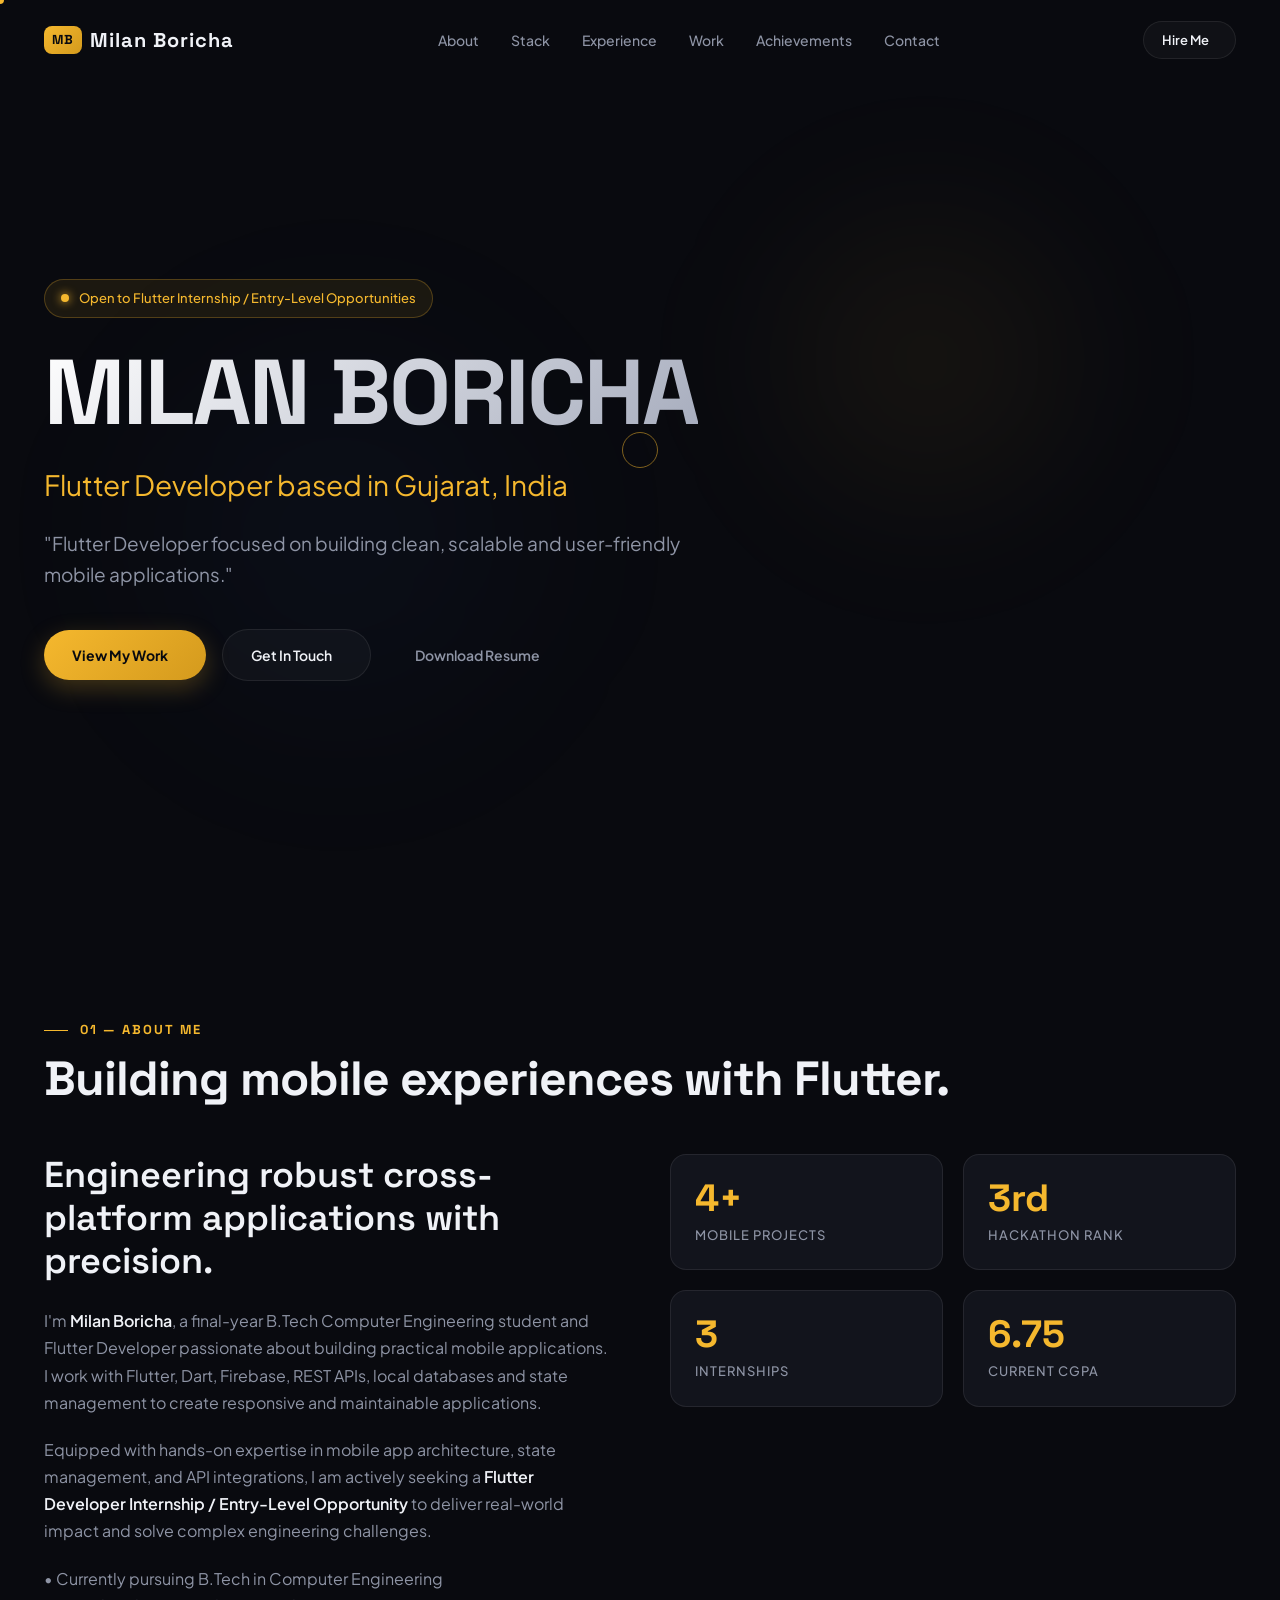
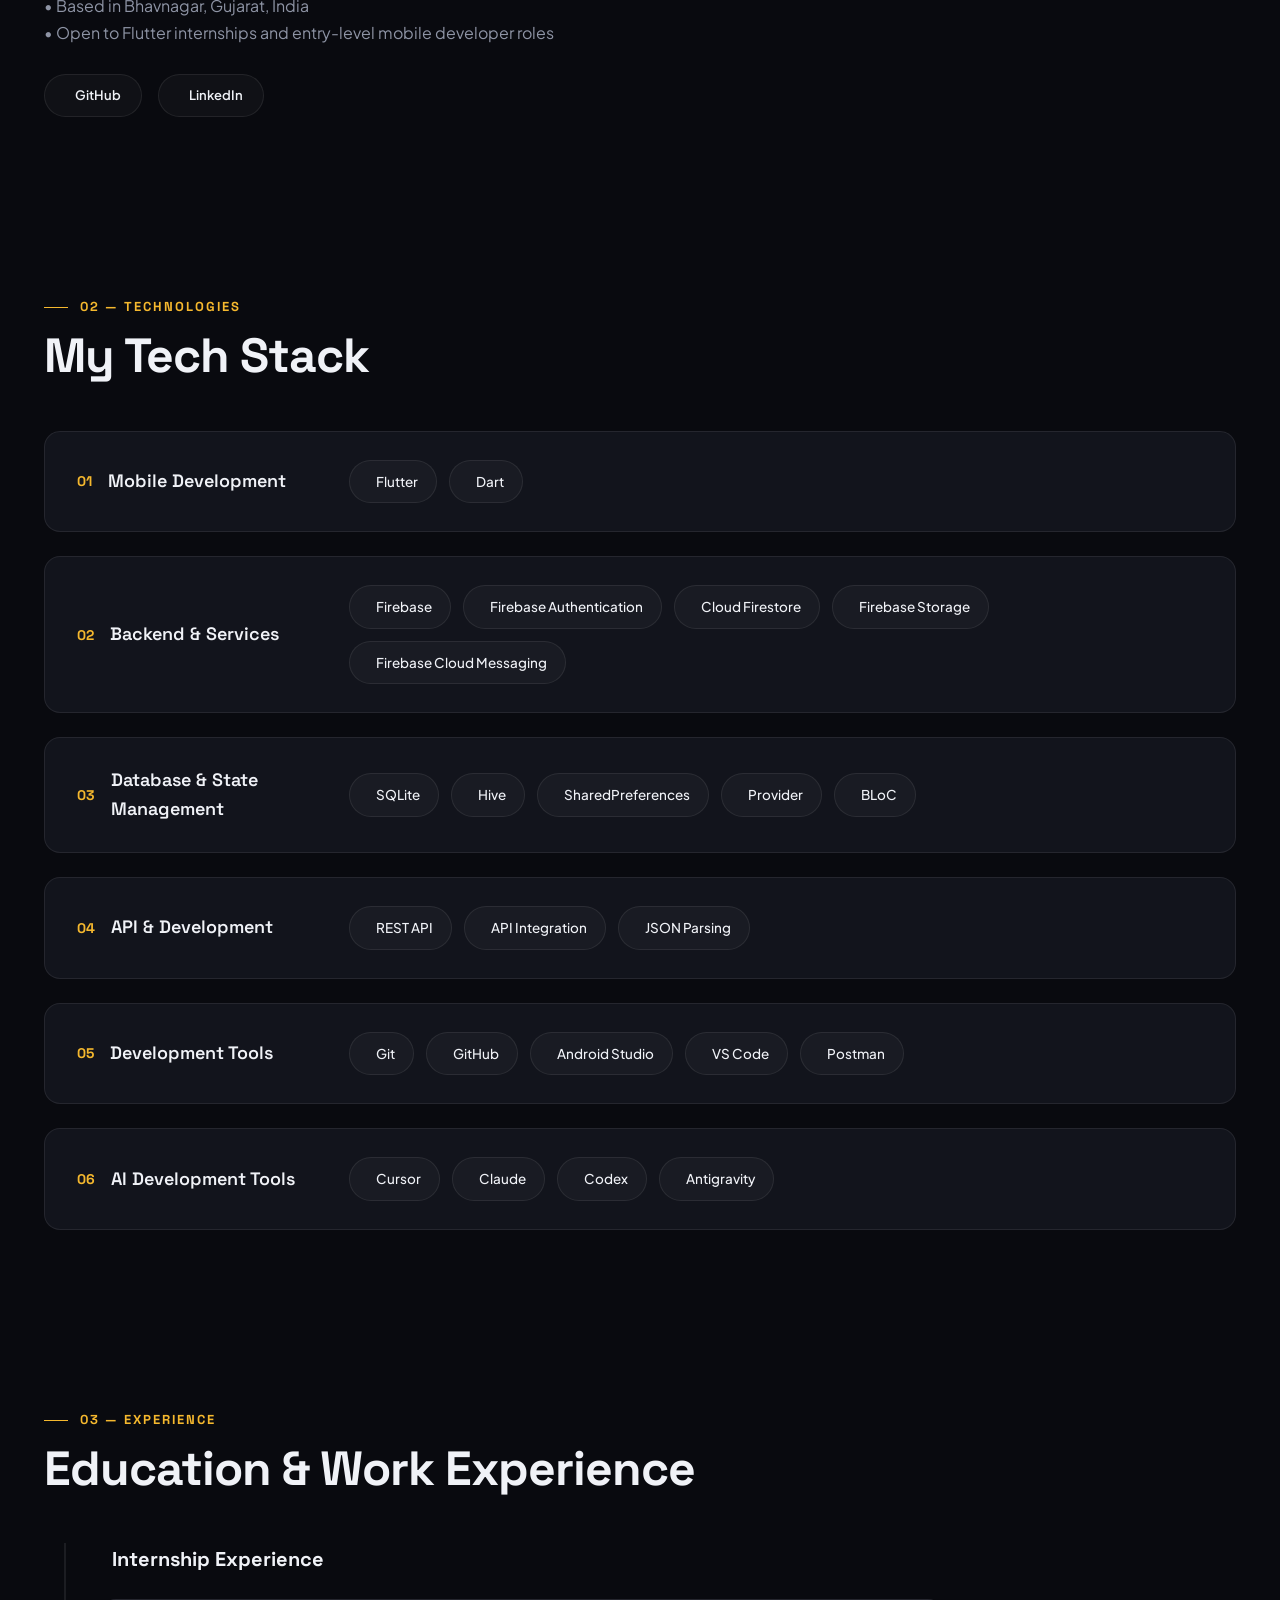
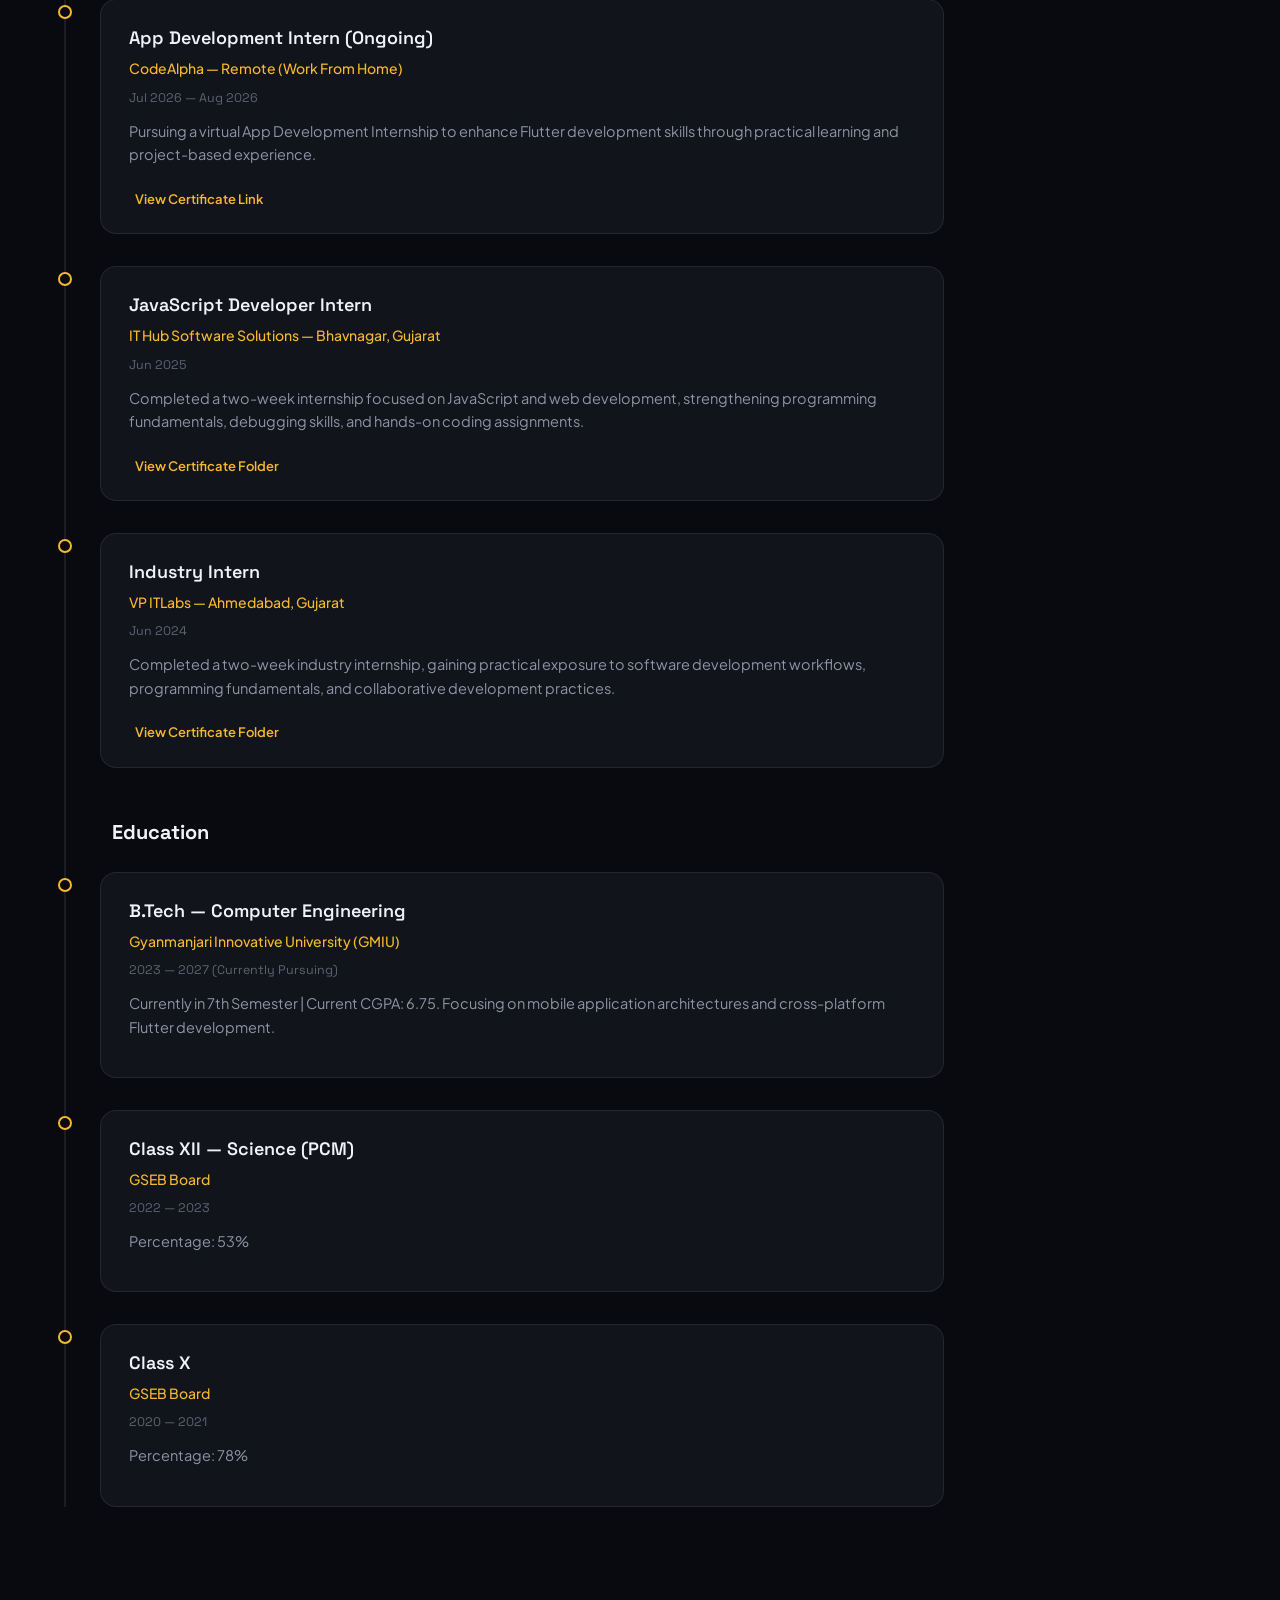
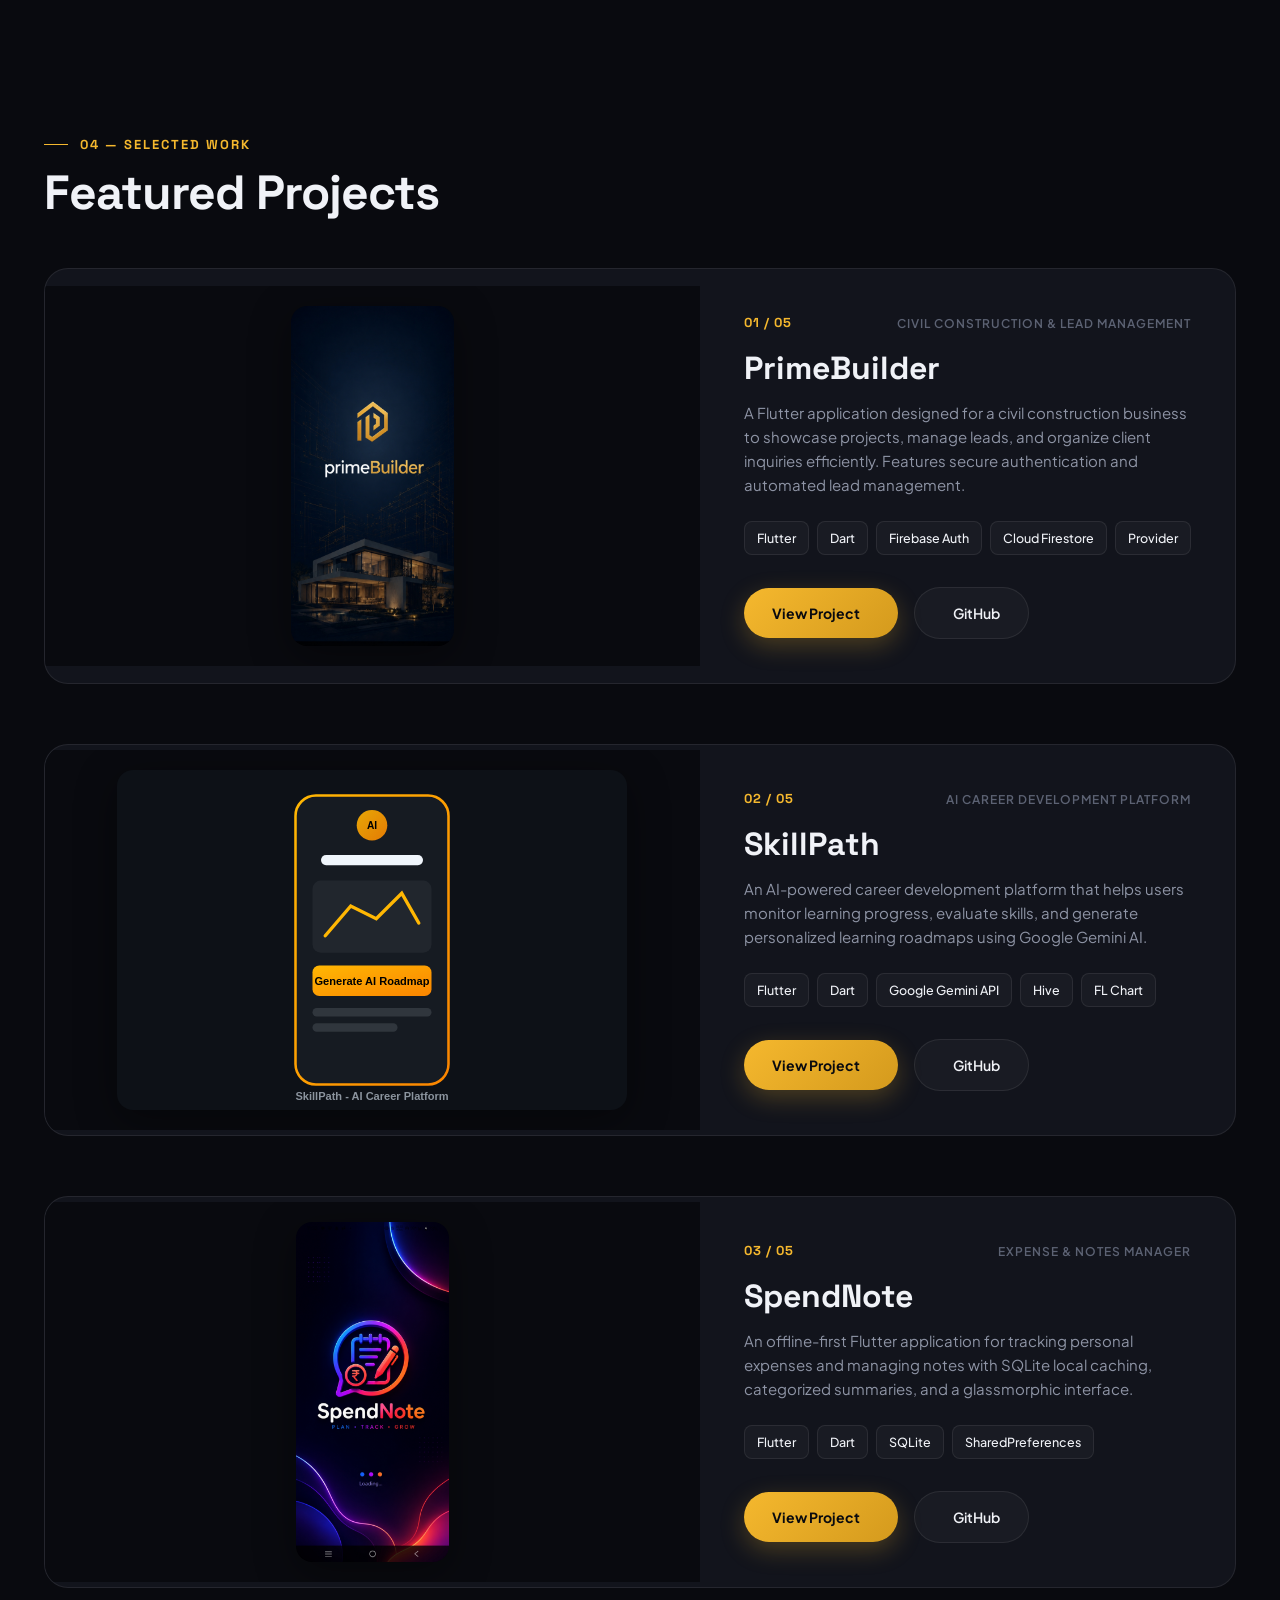
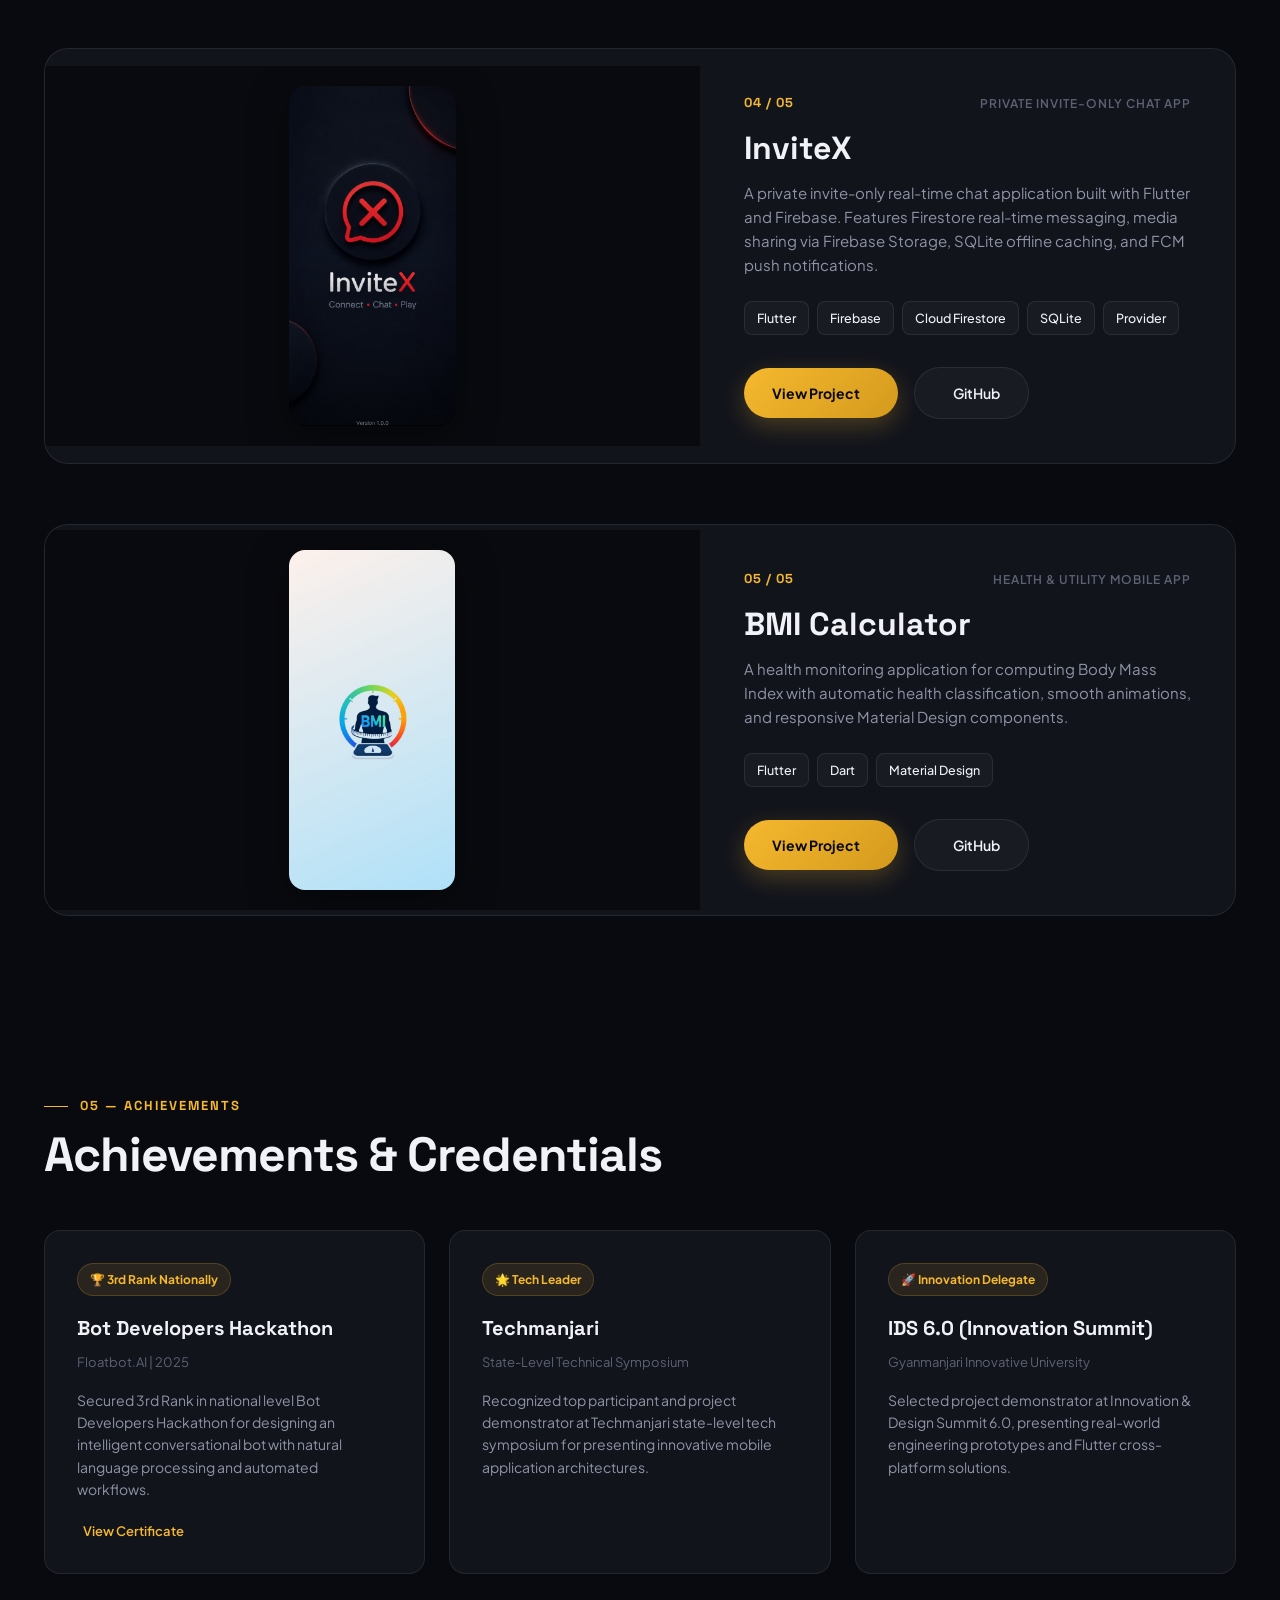
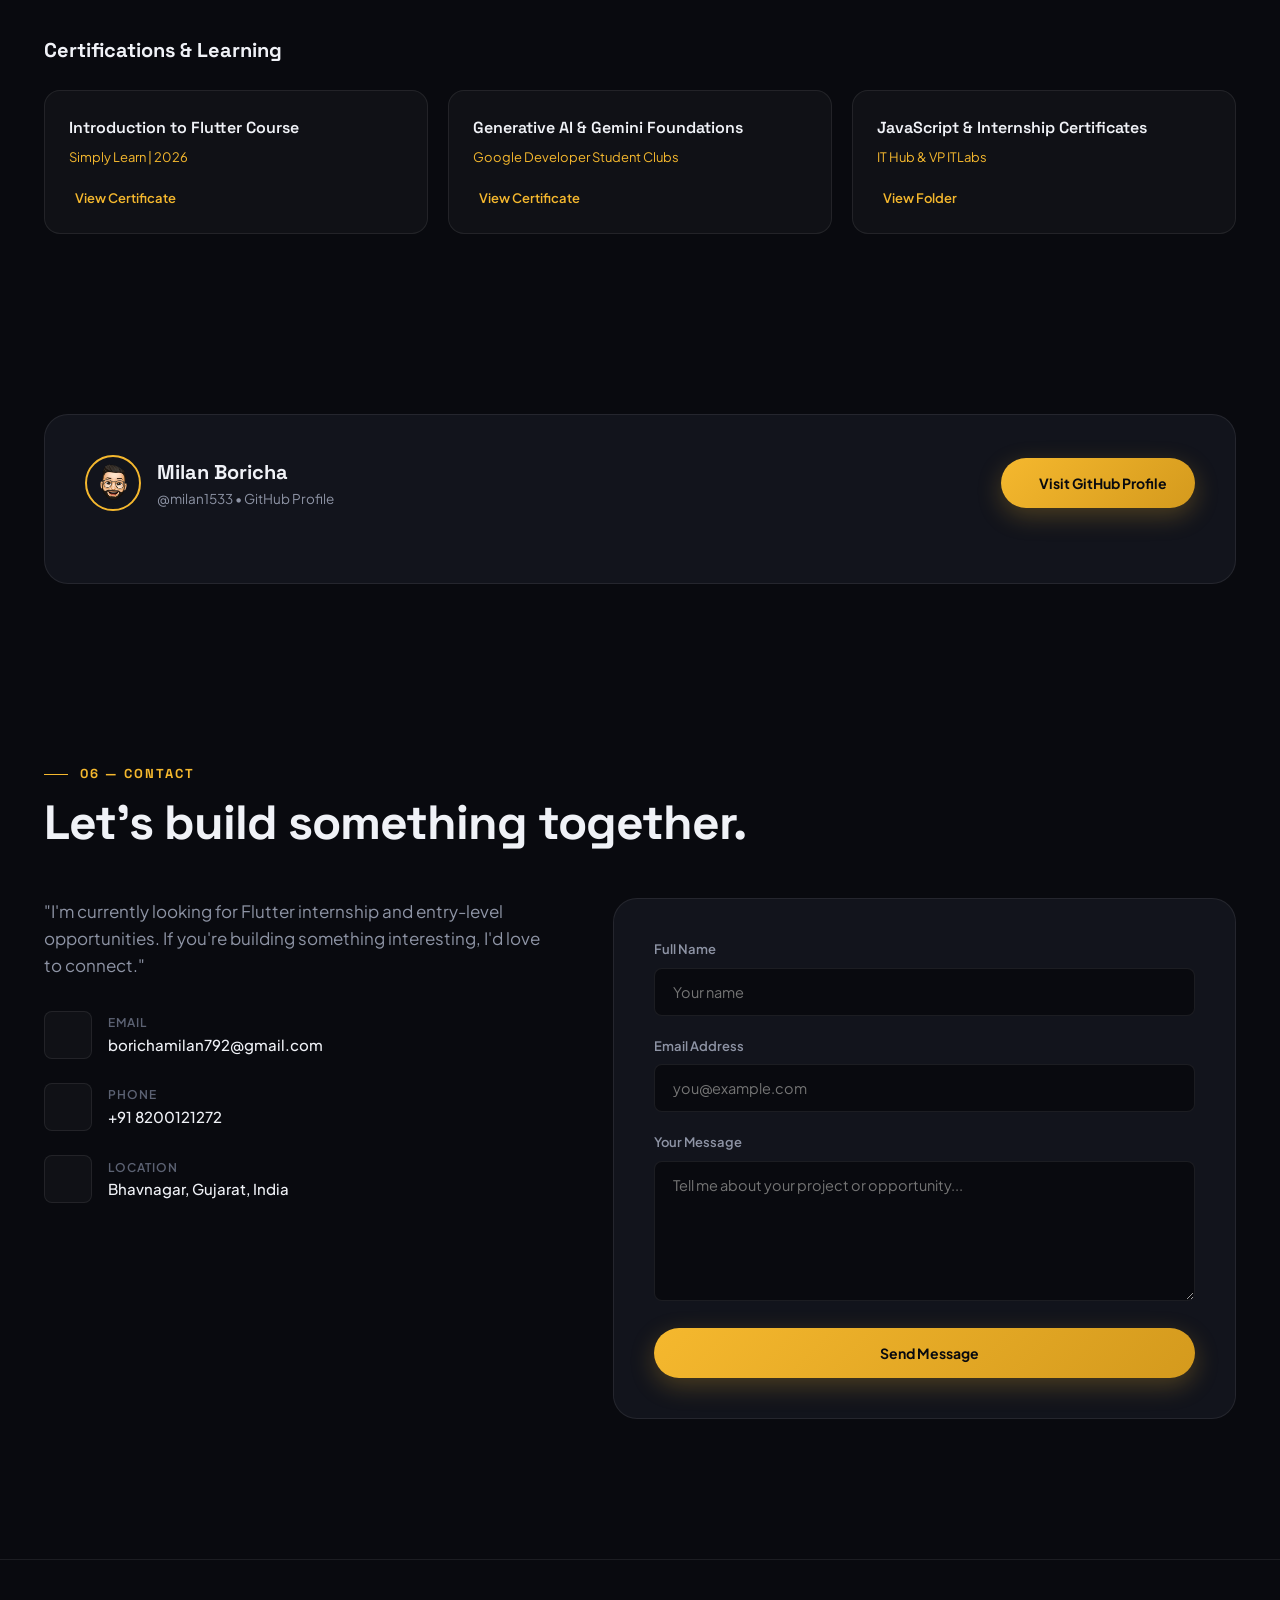
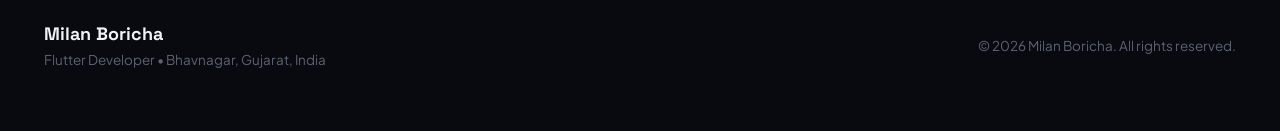
==== commit 8ec4b301: "Update project screenshot paths and optimize image sizing in portfolio and modal view" ====
--- a/index.html
+++ b/index.html
@@ -418,7 +418,7 @@
           <!-- Project 01: PrimeBuilder -->
           <article class="project-case-card">
             <div class="project-media" onclick="openProjectModal('primebuilder')">
-              <img src="./assets/images/projects/primebuilder.png" alt="PrimeBuilder App Preview" onerror="this.onerror=null; this.src='./assets/images/projects/primebuilder.svg';" loading="lazy">
+              <img src="./assets/images/prime_builder/primeBuilder01.jpg" alt="PrimeBuilder App Preview" onerror="this.onerror=null; this.src='./assets/images/projects/primebuilder.svg';" loading="lazy">
             </div>
 
             <div class="project-details">
@@ -456,7 +456,7 @@
           <!-- Project 02: SkillPath -->
           <article class="project-case-card">
             <div class="project-media" onclick="openProjectModal('skillpath')">
-              <img src="./assets/images/projects/skillpath.png" alt="SkillPath App Preview" onerror="this.onerror=null; this.src='./assets/images/projects/skillpath.svg';" loading="lazy">
+              <img src="./assets/images/projects/skillpath.svg" alt="SkillPath App Preview" loading="lazy">
             </div>
 
             <div class="project-details">
@@ -494,7 +494,7 @@
           <!-- Project 03: SpendNote -->
           <article class="project-case-card">
             <div class="project-media" onclick="openProjectModal('spendnote')">
-              <img src="./assets/images/projects/spendnote.png" alt="SpendNote App Preview" onerror="this.onerror=null; this.src='./assets/images/projects/spendnote.svg';" loading="lazy">
+              <img src="./assets/images/spendNote/Spendnote1.jpg" alt="SpendNote App Preview" onerror="this.onerror=null; this.src='./assets/images/projects/spendnote.svg';" loading="lazy">
             </div>
 
             <div class="project-details">
@@ -531,7 +531,7 @@
           <!-- Project 04: InviteX -->
           <article class="project-case-card">
             <div class="project-media" onclick="openProjectModal('invitex')">
-              <img src="./assets/images/projects/invitex.png" alt="InviteX App Preview" onerror="this.onerror=null; this.src='./assets/images/projects/invitex.svg';" loading="lazy">
+              <img src="./assets/images/inviteX/invite01.jpg" alt="InviteX App Preview" onerror="this.onerror=null; this.src='./assets/images/projects/invitex.svg';" loading="lazy">
             </div>
 
             <div class="project-details">
@@ -569,7 +569,7 @@
           <!-- Project 05: BMI Calculator -->
           <article class="project-case-card">
             <div class="project-media" onclick="openProjectModal('bmi')">
-              <img src="./assets/images/projects/bmi.png" alt="BMI Calculator Preview" onerror="this.onerror=null; this.src='./assets/images/projects/bmi.svg';" loading="lazy">
+              <img src="./assets/images/BMI/BMI01.jpg" alt="BMI Calculator Preview" onerror="this.onerror=null; this.src='./assets/images/projects/bmi.svg';" loading="lazy">
             </div>
 
             <div class="project-details">
--- a/assets/css/style.css
+++ b/assets/css/style.css
@@ -903,21 +903,25 @@
   position: relative;
   overflow: hidden;
   height: 100%;
-  min-height: 340px;
-  background: #0d0f17;
+  min-height: 320px;
+  max-height: 380px;
+  background: #090a0f;
   display: flex;
   align-items: center;
   justify-content: center;
-  padding: 24px;
+  padding: 20px;
   cursor: pointer;
 }
 
 .project-media img {
-  width: 100%;
-  height: 100%;
-  object-fit: cover;
+  max-width: 100%;
+  max-height: 340px;
+  width: auto;
+  height: auto;
+  object-fit: contain;
   border-radius: var(--radius-md);
   transition: transform 0.6s cubic-bezier(0.16, 1, 0.3, 1);
+  filter: drop-shadow(0 10px 20px rgba(0, 0, 0, 0.4));
 }
 
 .project-case-card:hover .project-media img {
@@ -1373,20 +1377,25 @@
 }
 
 .modal-gallery-view {
-  background: #0a0b10;
+  background: #090a0f;
   border-radius: var(--radius-md);
+  border: 1px solid var(--border-subtle);
   overflow: hidden;
-  max-height: 320px;
+  height: 340px;
   display: flex;
   align-items: center;
   justify-content: center;
+  padding: 16px;
   cursor: zoom-in;
 }
 
 .modal-gallery-view img {
-  width: 100%;
-  height: 100%;
-  object-fit: cover;
+  max-width: 100%;
+  max-height: 100%;
+  width: auto;
+  height: auto;
+  object-fit: contain;
+  border-radius: 8px;
 }
 
 .modal-thumbs-row {
@@ -1396,14 +1405,19 @@
 }
 
 .modal-thumb {
-  width: 60px;
-  height: 60px;
+  width: 52px;
+  height: 70px;
   border-radius: var(--radius-sm);
   overflow: hidden;
   border: 1px solid var(--border-subtle);
   cursor: pointer;
   opacity: 0.6;
   transition: all 0.2s ease;
+  background: #090a0f;
+  display: flex;
+  align-items: center;
+  justify-content: center;
+  padding: 2px;
 }
 
 .modal-thumb.active, .modal-thumb:hover {
@@ -1412,9 +1426,11 @@
 }
 
 .modal-thumb img {
-  width: 100%;
-  height: 100%;
-  object-fit: cover;
+  max-width: 100%;
+  max-height: 100%;
+  width: auto;
+  height: auto;
+  object-fit: contain;
 }
 
 .challenge-box {
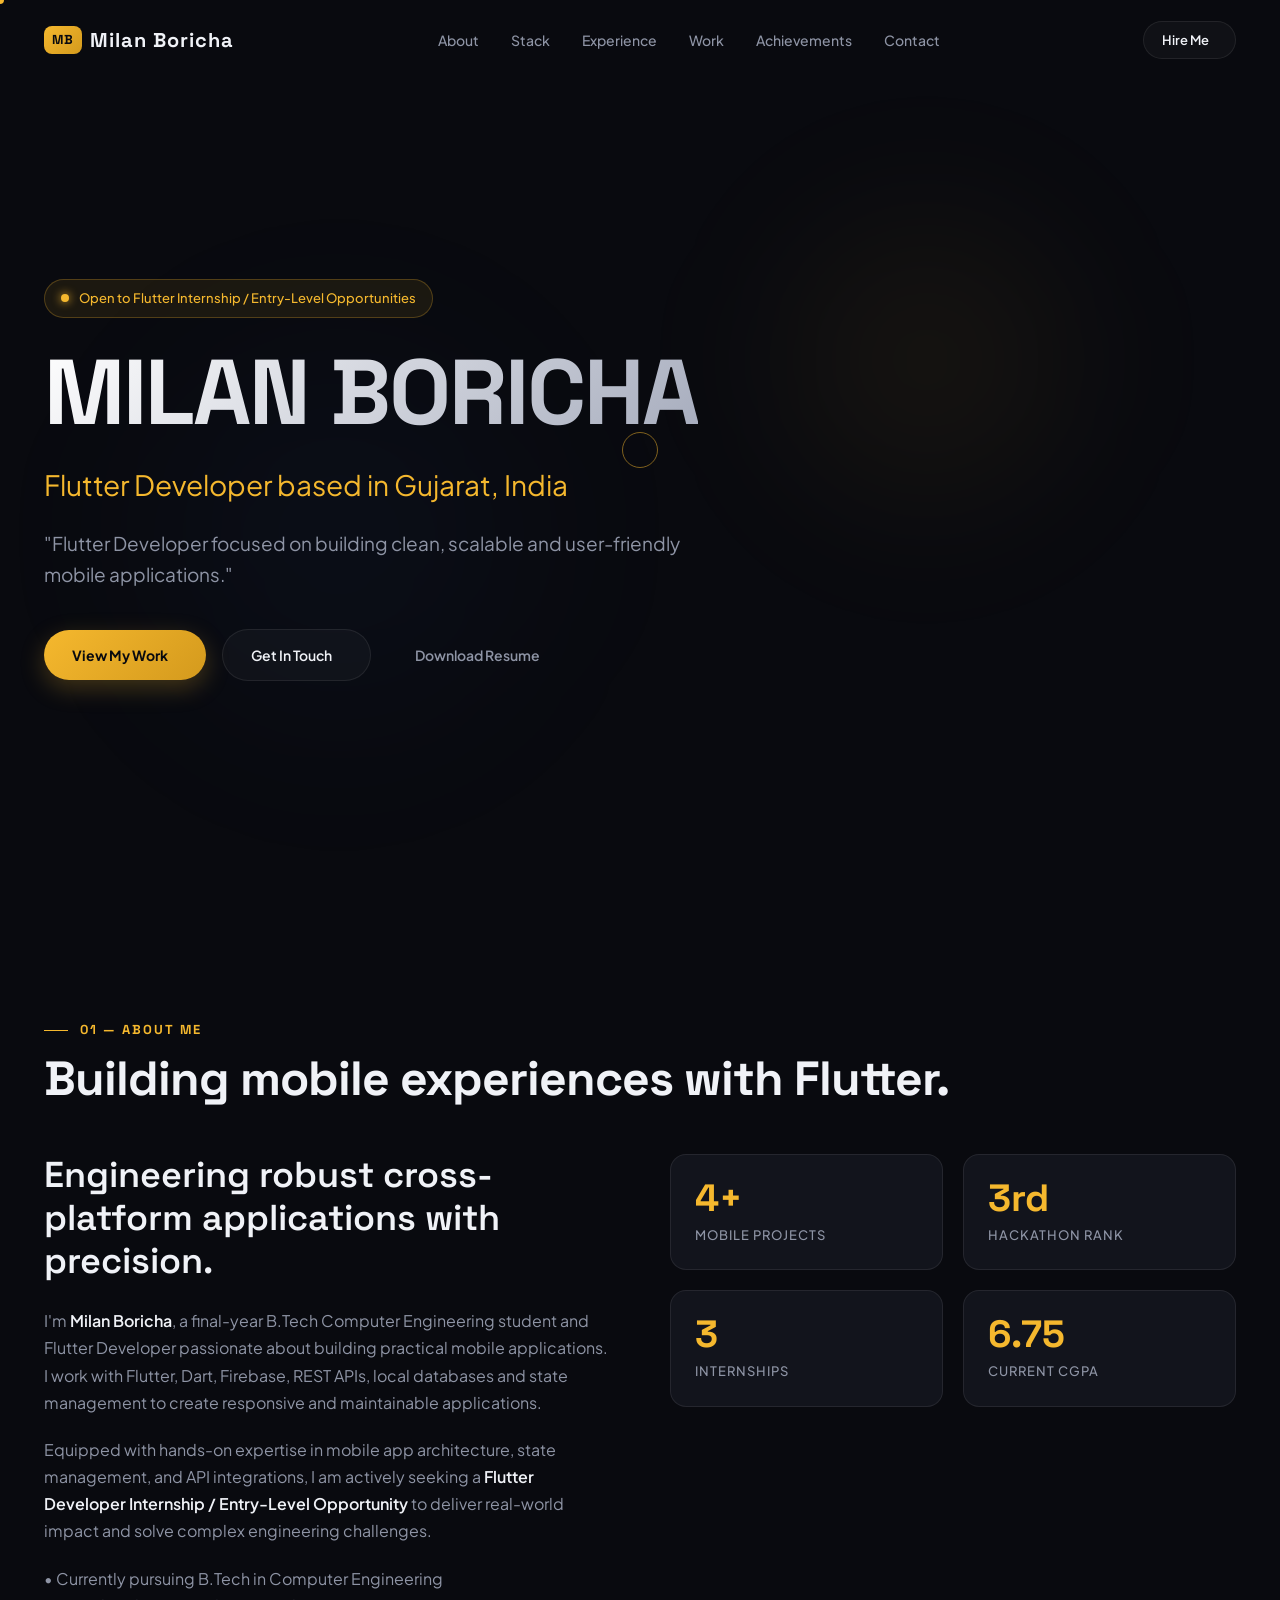
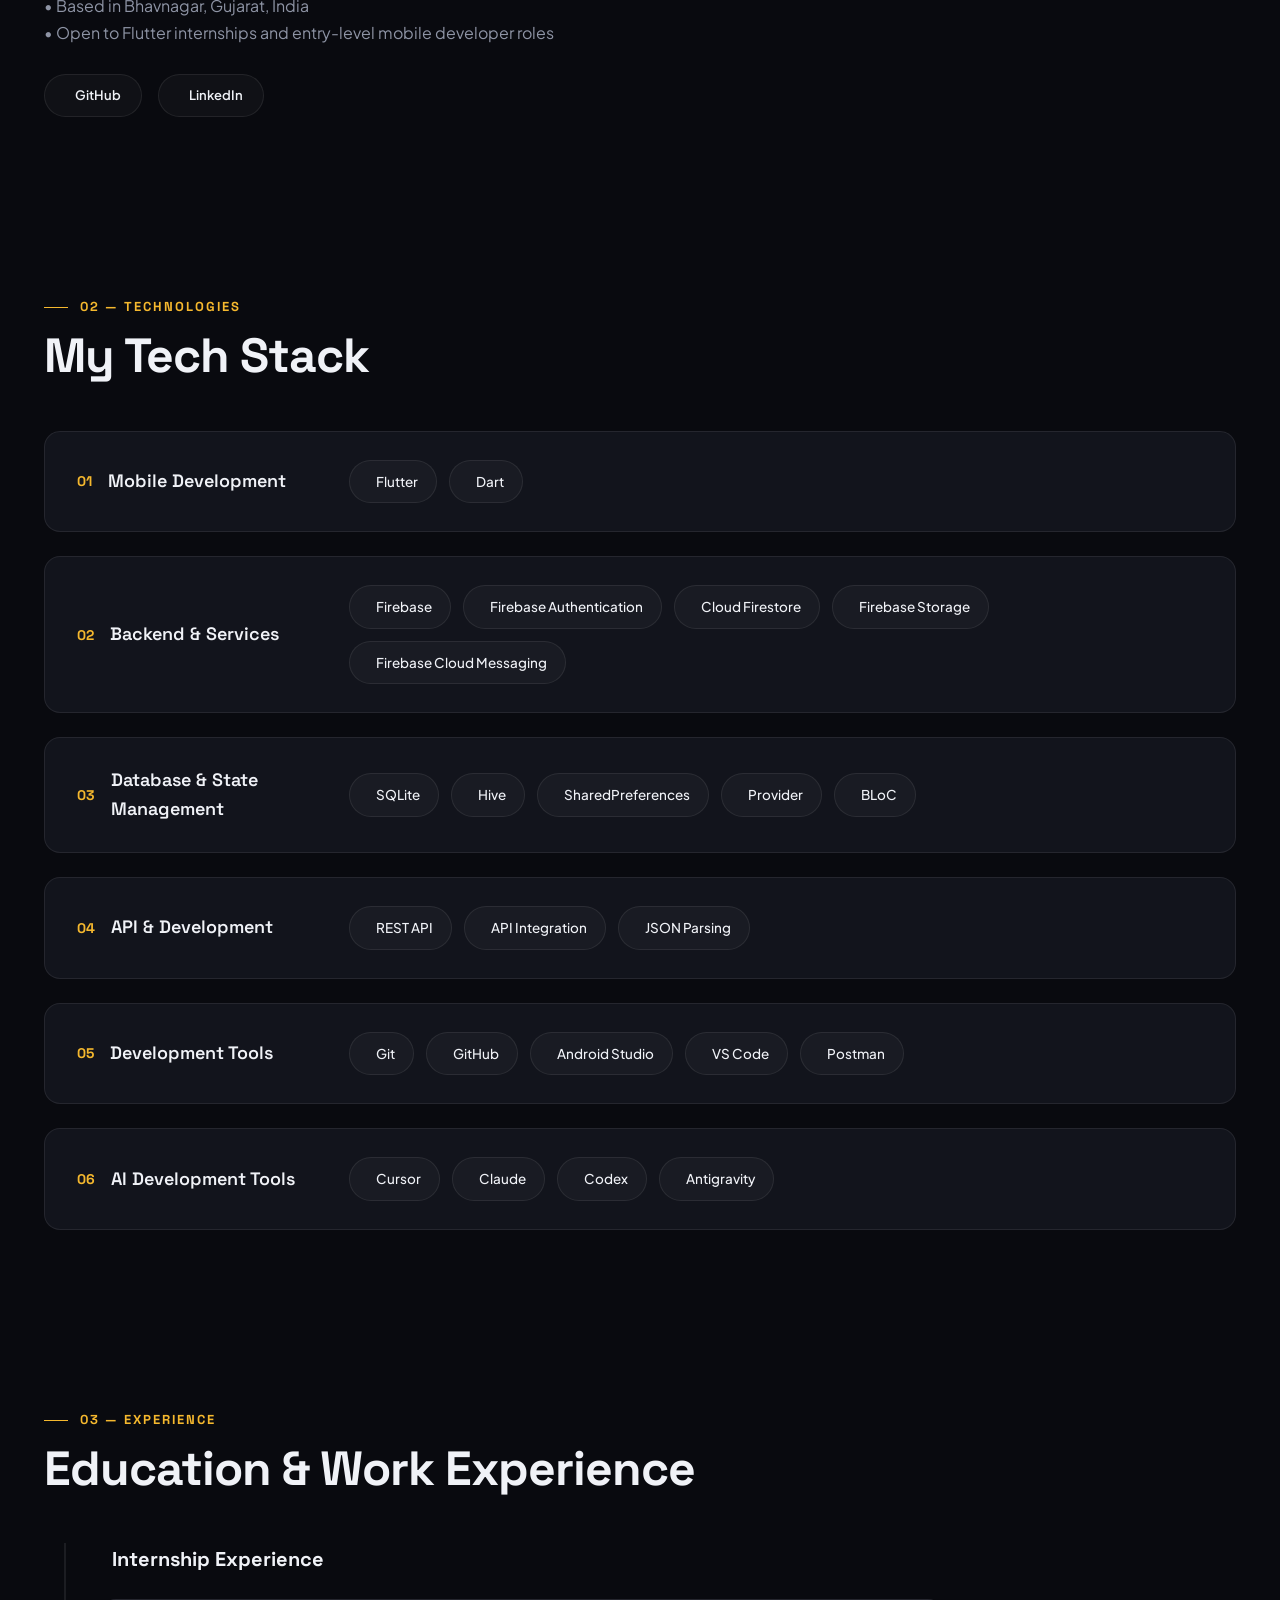
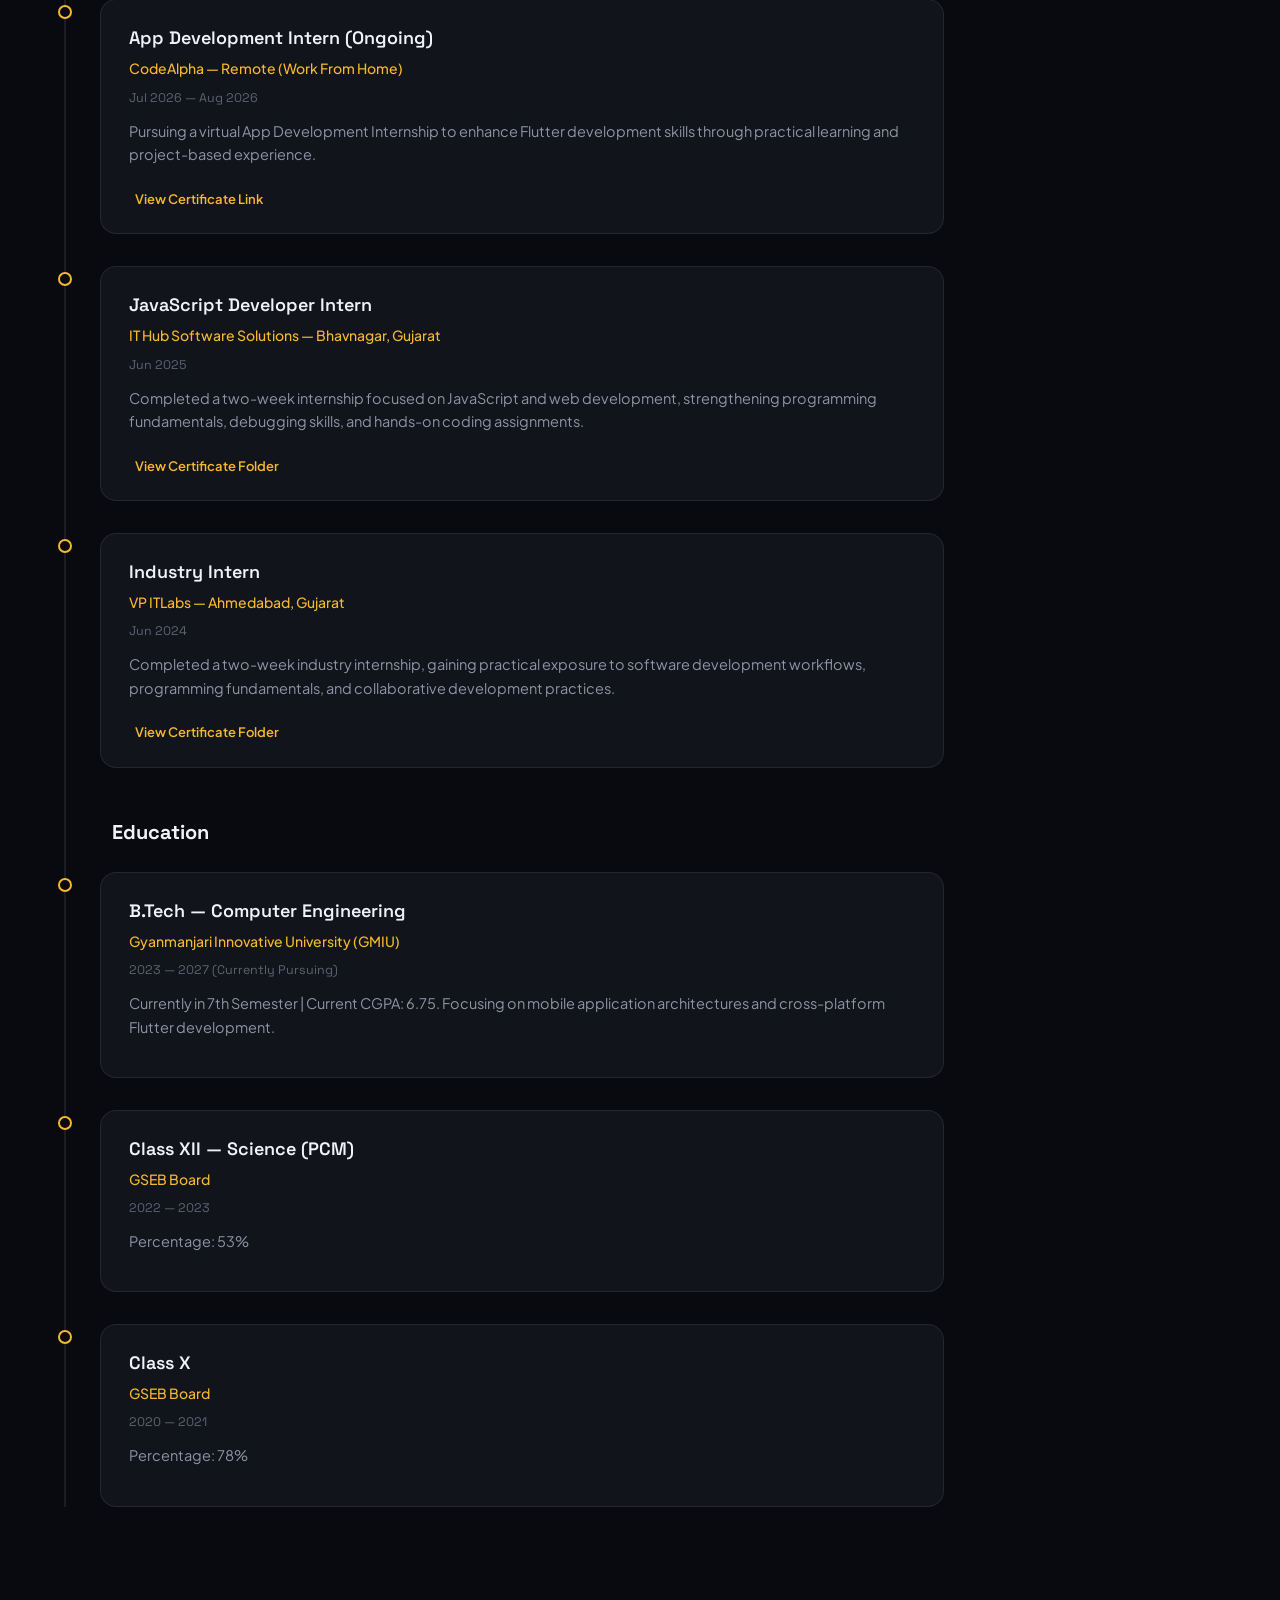
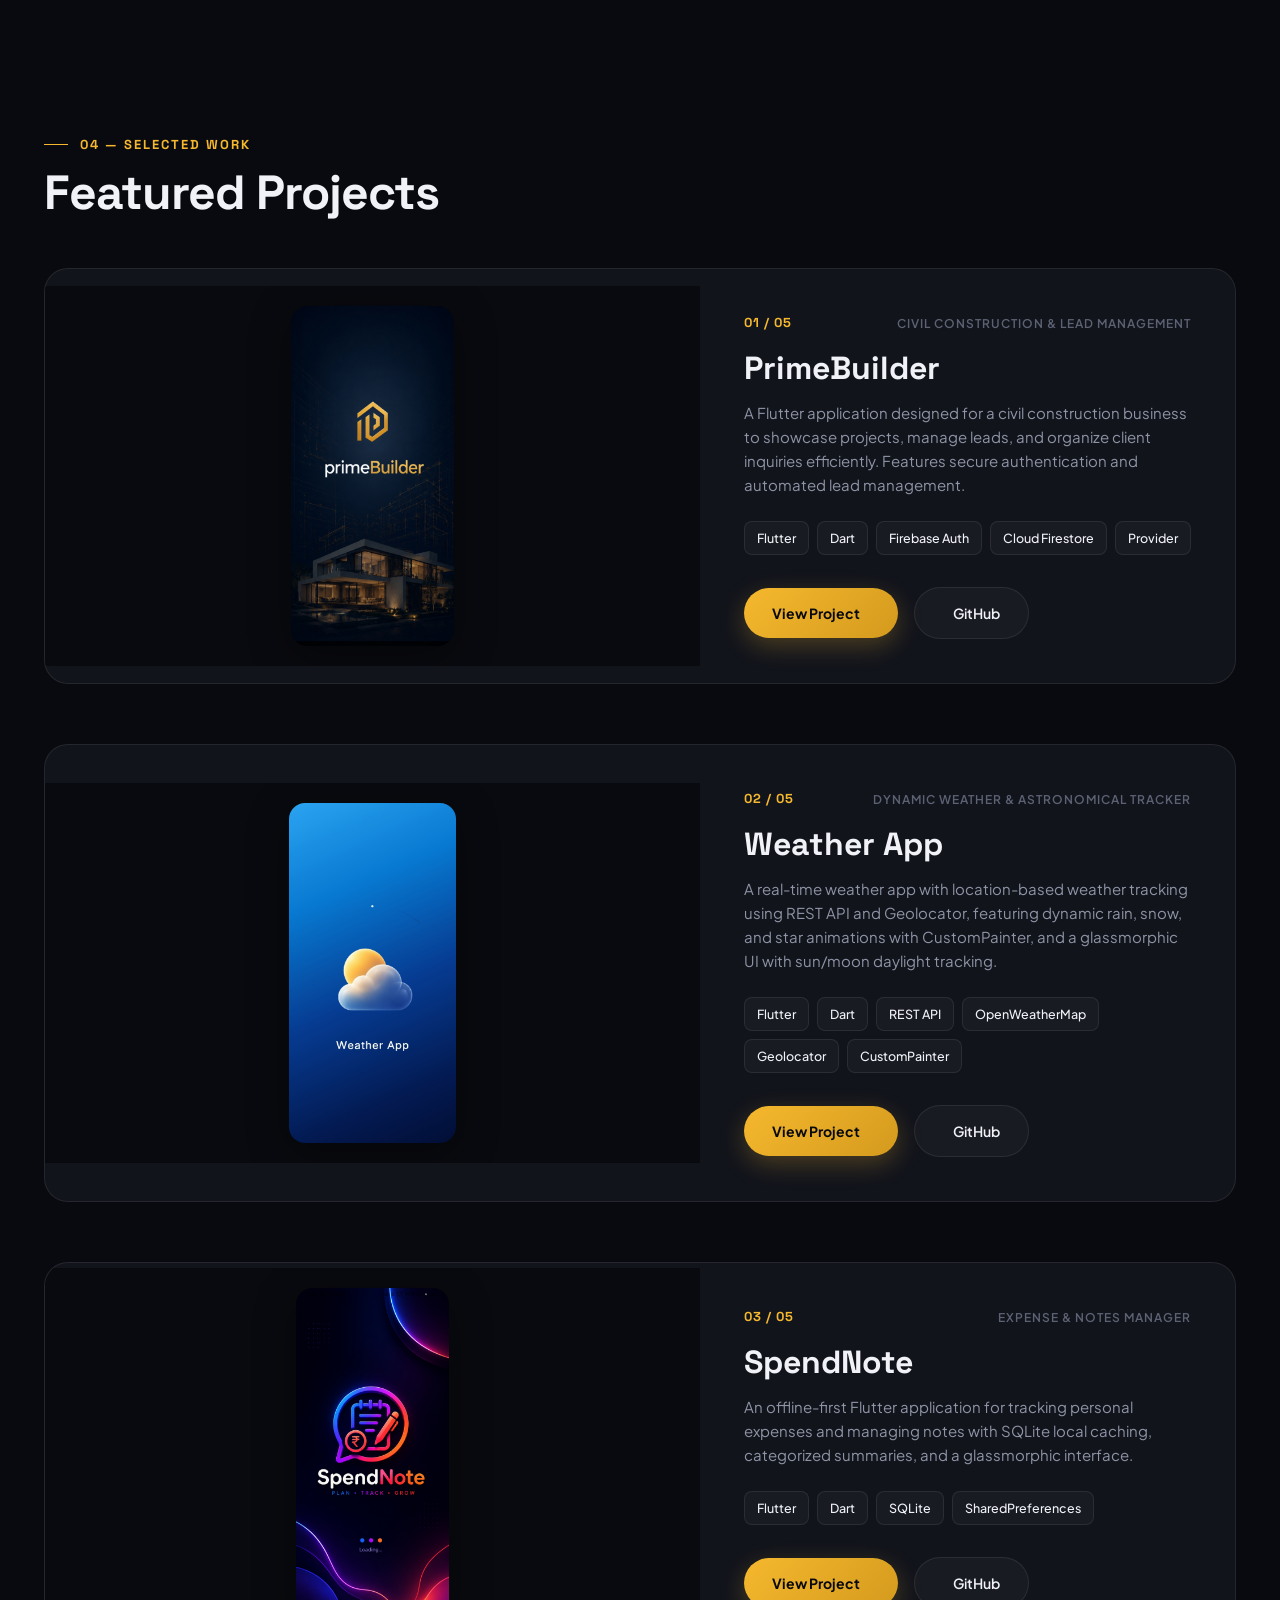
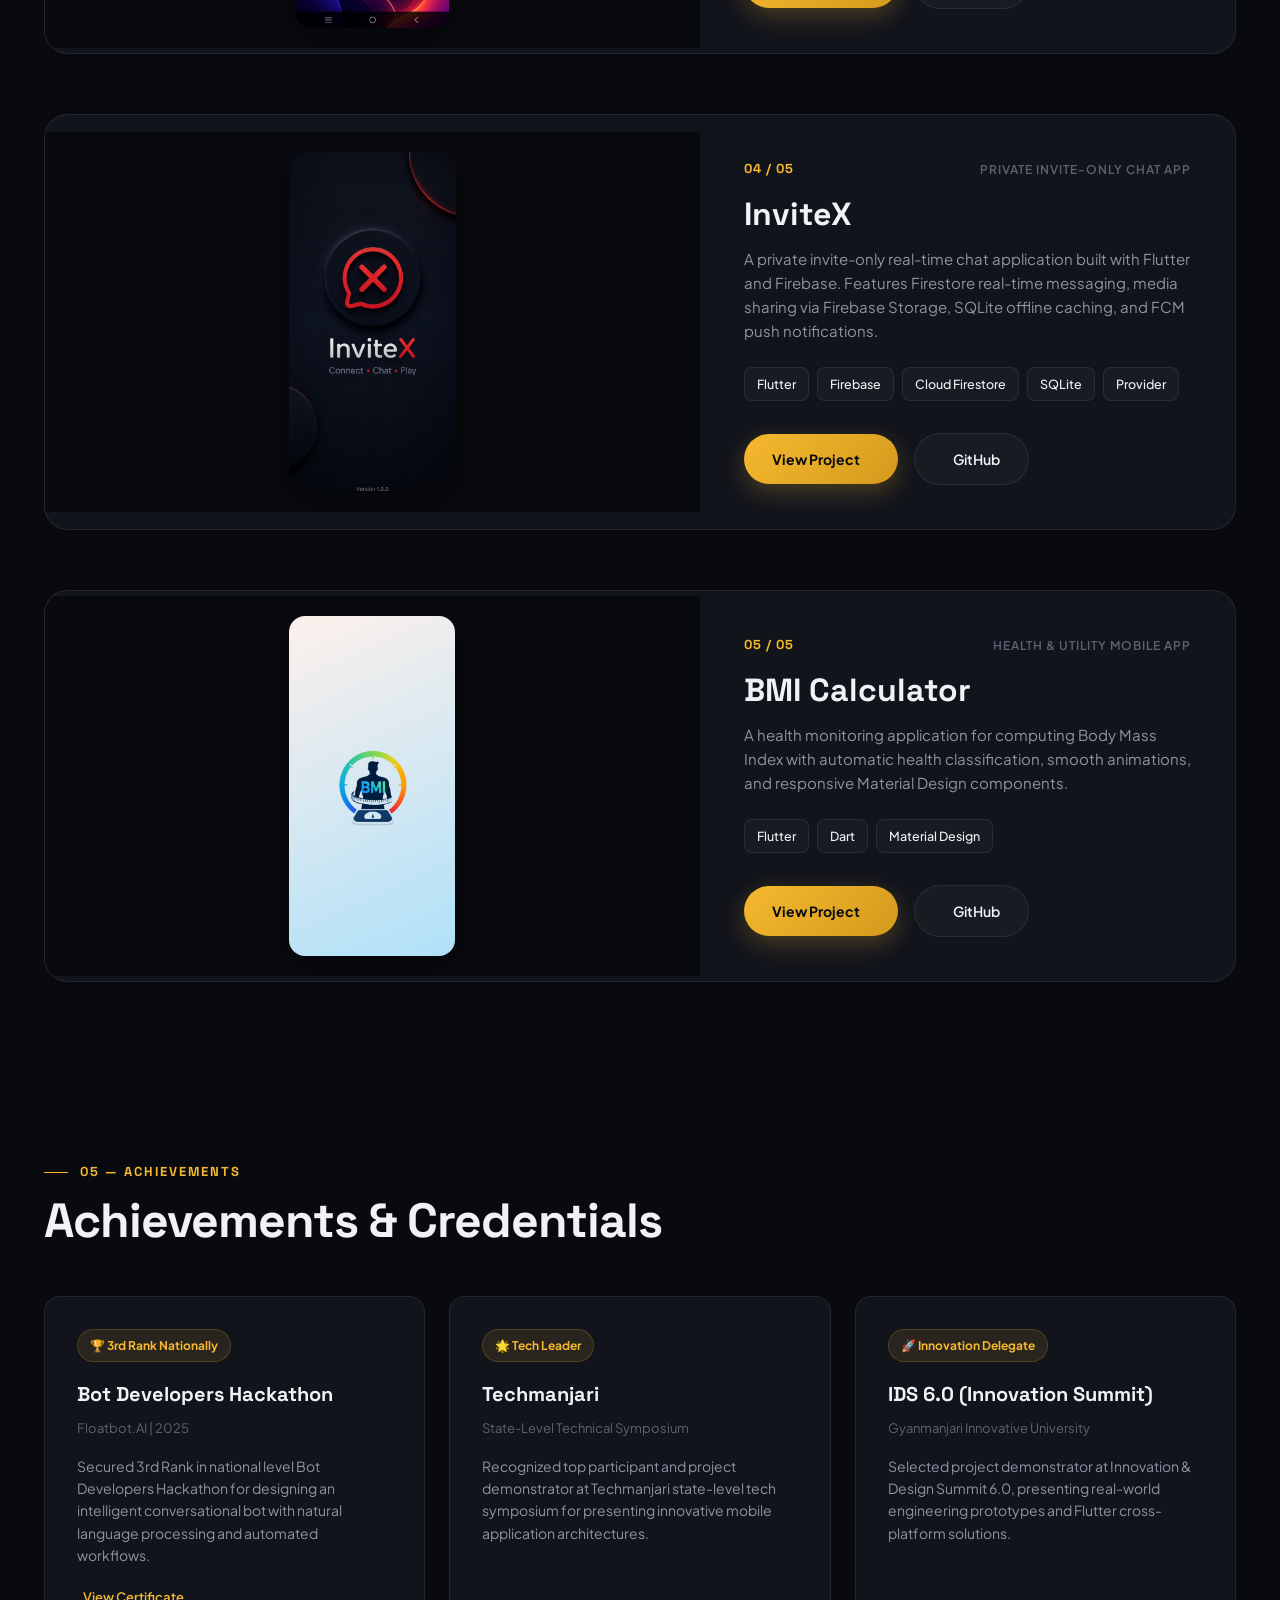
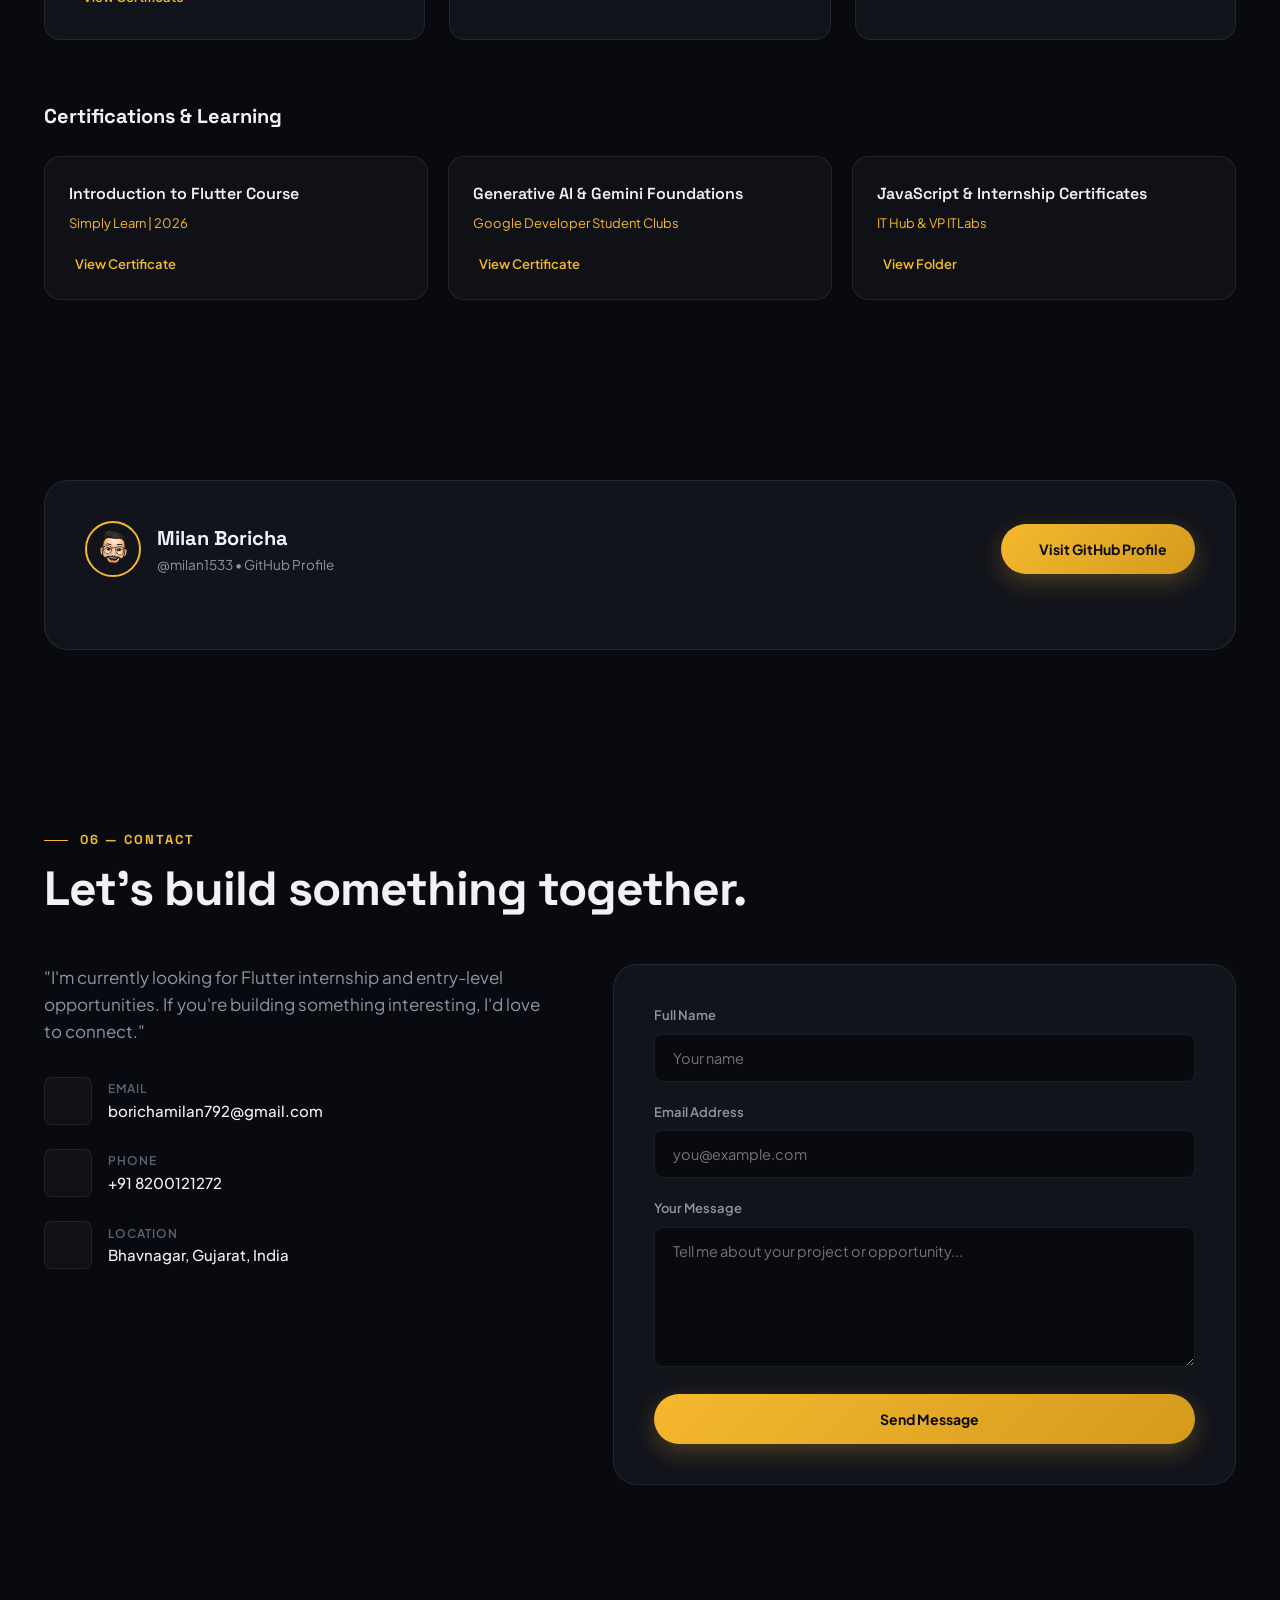
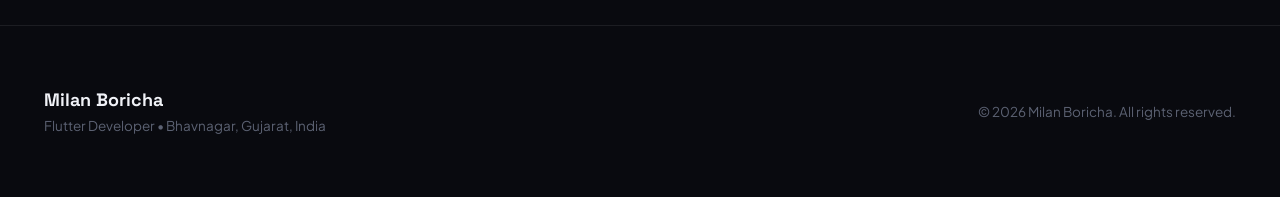
==== commit e5bc4bdf: "Replace SkillPath with Weather App project" ====
--- a/index.html
+++ b/index.html
@@ -453,38 +453,39 @@
             </div>
           </article>
 
-          <!-- Project 02: SkillPath -->
+          <!-- Project 02: Weather App -->
           <article class="project-case-card">
-            <div class="project-media" onclick="openProjectModal('skillpath')">
-              <img src="./assets/images/projects/skillpath.svg" alt="SkillPath App Preview" loading="lazy">
+            <div class="project-media" onclick="openProjectModal('weather')">
+              <img src="./assets/images/weather/weather01.jpg" alt="Weather App Preview" onerror="this.onerror=null; this.src='./assets/images/projects/weather.svg';" loading="lazy">
             </div>
 
             <div class="project-details">
               <div class="project-meta">
                 <span class="project-number">02 / 05</span>
-                <span class="project-cat-tag">AI Career Development Platform</span>
-              </div>
-
-              <h3 class="project-title">SkillPath</h3>
+                <span class="project-cat-tag">Dynamic Weather & Astronomical Tracker</span>
+              </div>
+
+              <h3 class="project-title">Weather App</h3>
 
               <p class="project-description">
-                An AI-powered career development platform that helps users monitor learning progress, evaluate skills, and generate personalized learning roadmaps using Google Gemini AI.
+                A real-time weather app with location-based weather tracking using REST API and Geolocator, featuring dynamic rain, snow, and star animations with CustomPainter, and a glassmorphic UI with sun/moon daylight tracking.
               </p>
 
               <div class="project-tags">
                 <span class="proj-tag">Flutter</span>
                 <span class="proj-tag">Dart</span>
-                <span class="proj-tag">Google Gemini API</span>
-                <span class="proj-tag">Hive</span>
-                <span class="proj-tag">FL Chart</span>
+                <span class="proj-tag">REST API</span>
+                <span class="proj-tag">OpenWeatherMap</span>
+                <span class="proj-tag">Geolocator</span>
+                <span class="proj-tag">CustomPainter</span>
               </div>
 
               <div class="project-actions">
-                <button class="btn-primary" onclick="openProjectModal('skillpath')">
+                <button class="btn-primary" onclick="openProjectModal('weather')">
                   <span>View Project</span>
                   <ion-icon name="arrow-forward-outline"></ion-icon>
                 </button>
-                <a href="https://github.com/milan1533/SkillPath_App" target="_blank" rel="noopener noreferrer" class="btn-secondary">
+                <a href="https://github.com/milan1533/Weather_App.git" target="_blank" rel="noopener noreferrer" class="btn-secondary">
                   <ion-icon name="logo-github"></ion-icon> GitHub
                 </a>
               </div>
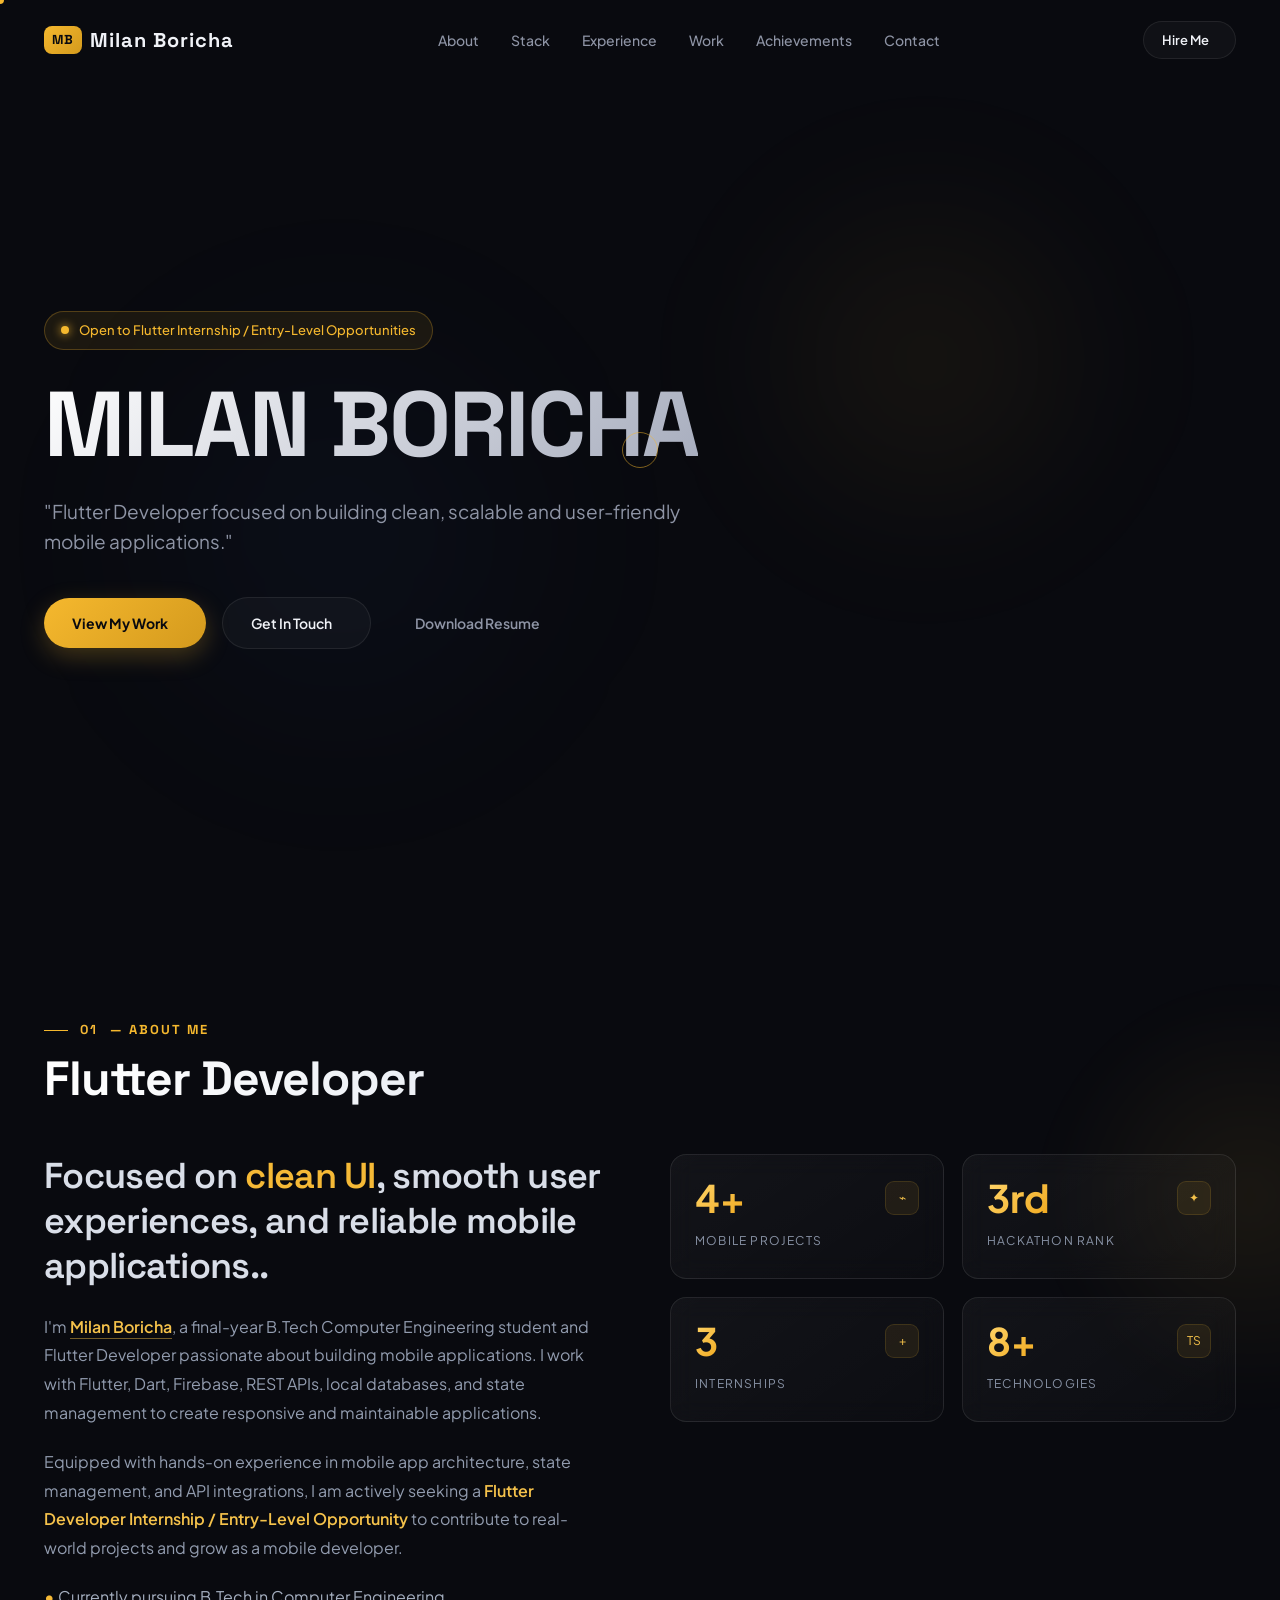
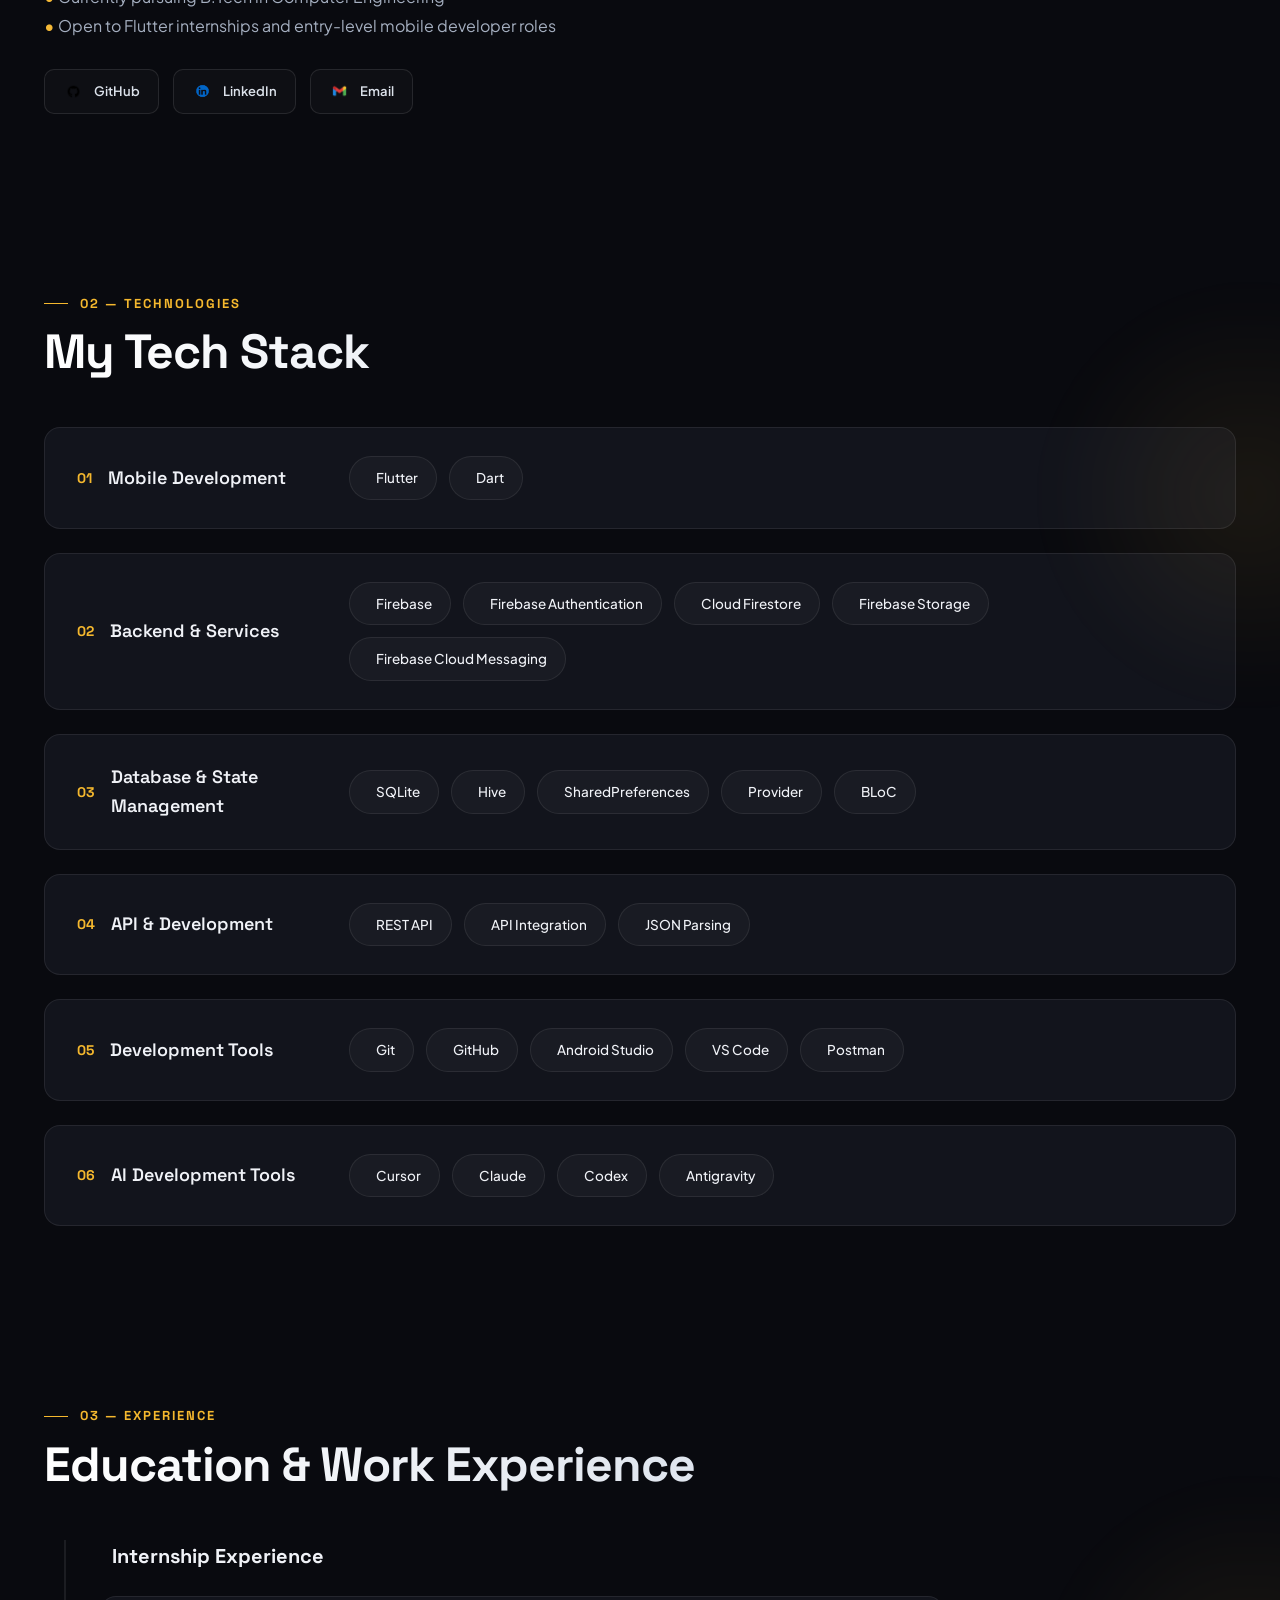
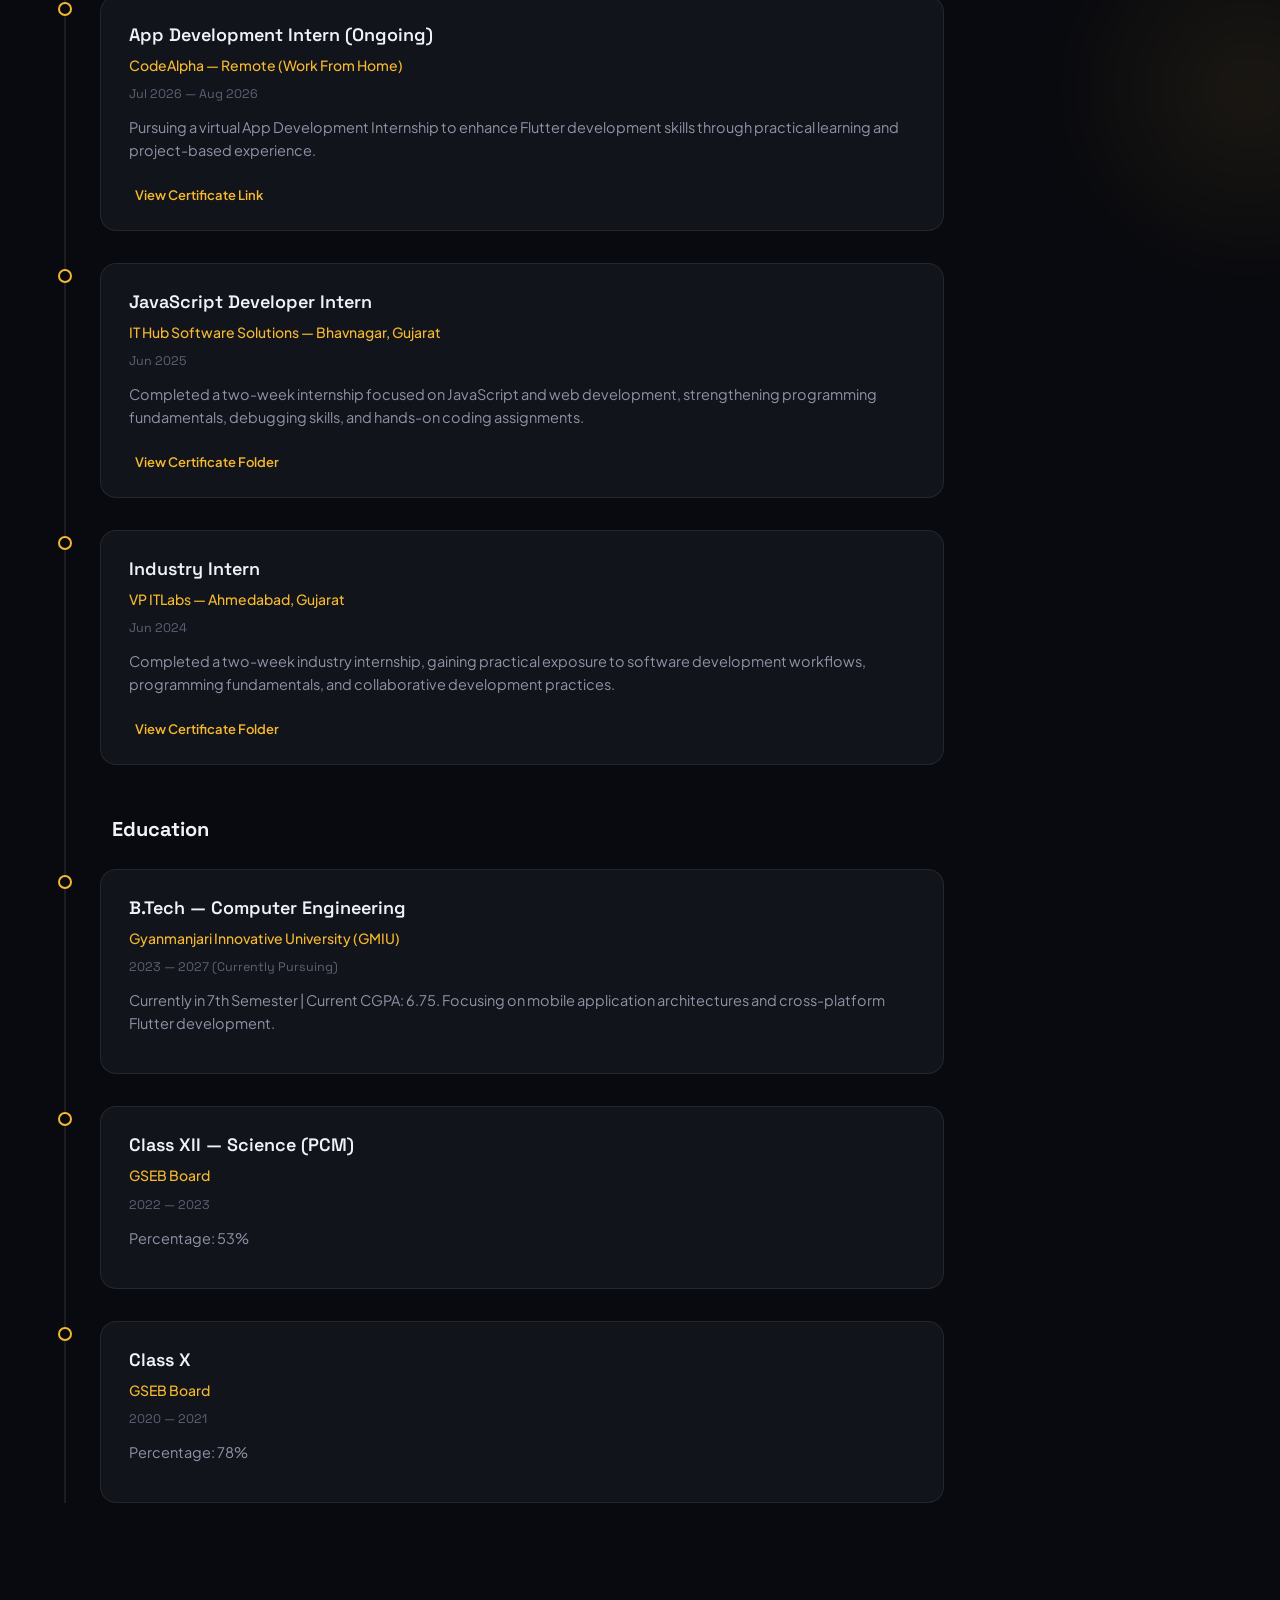
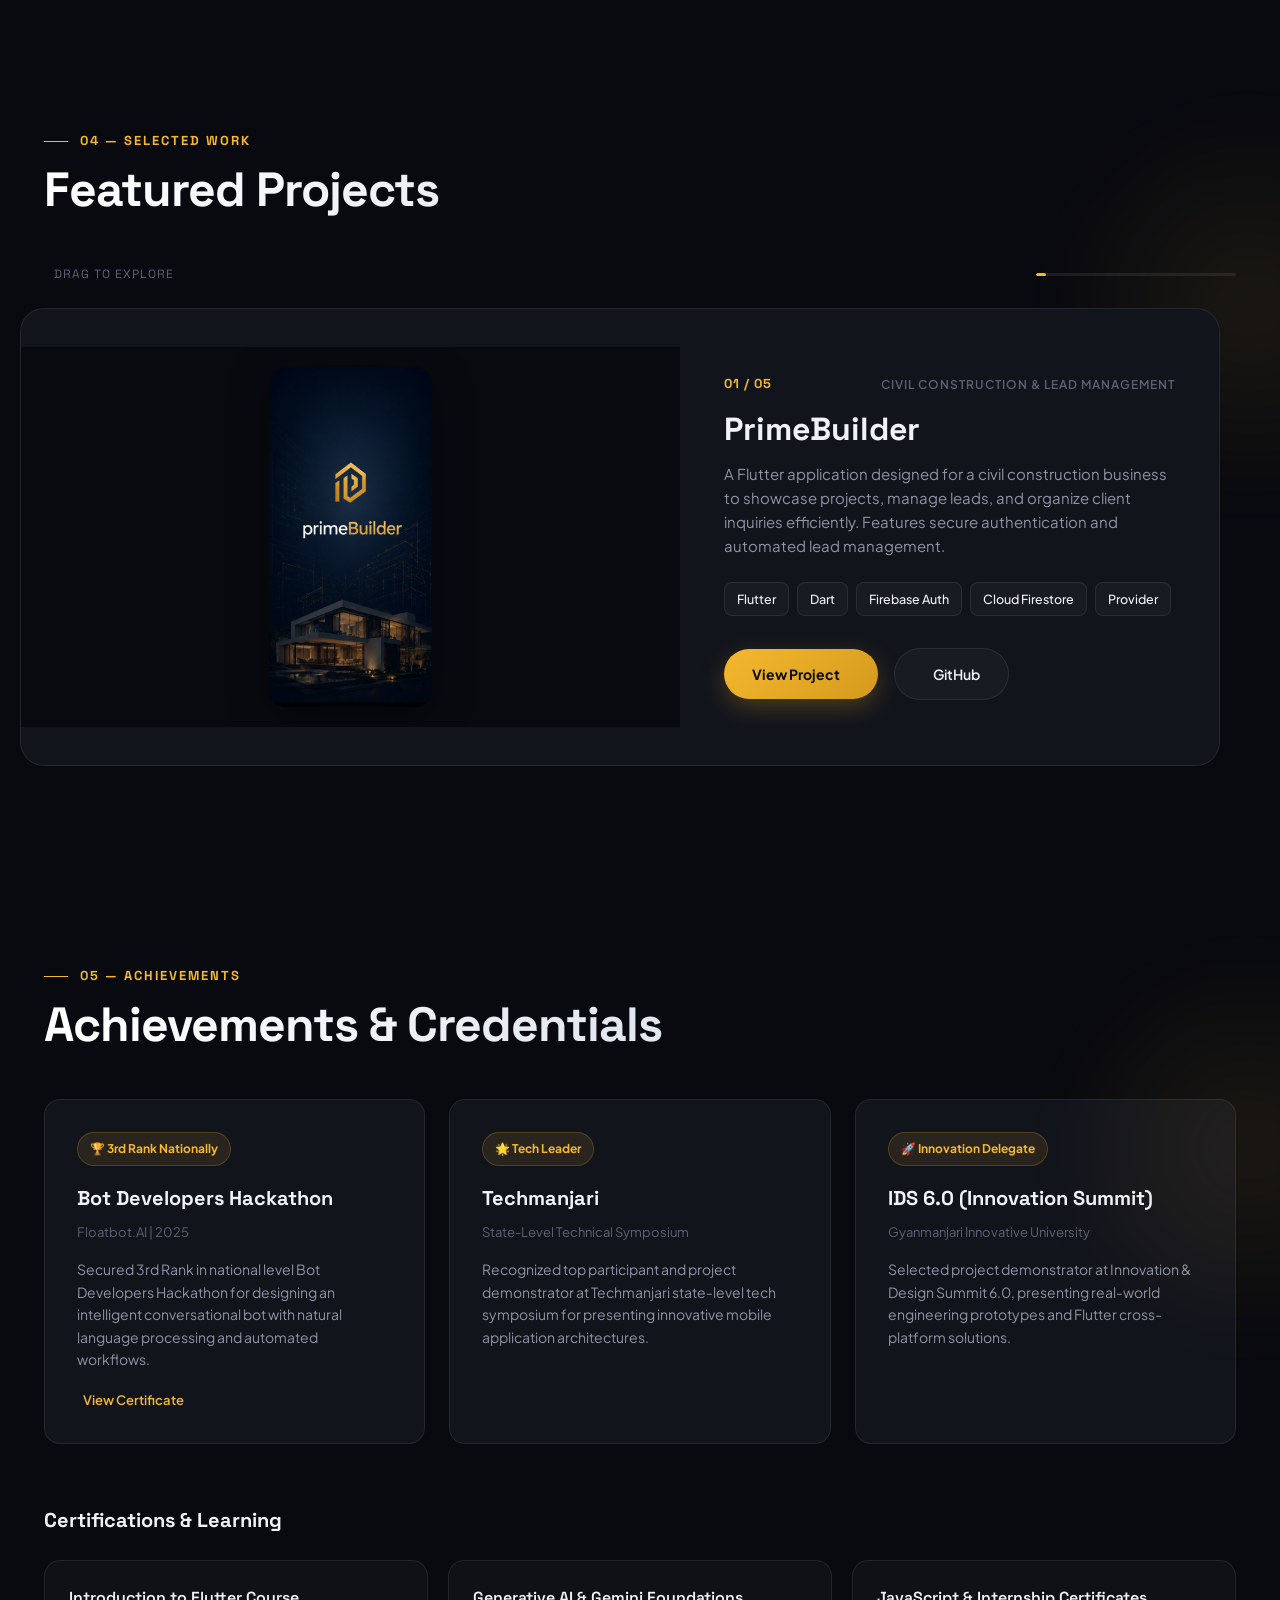
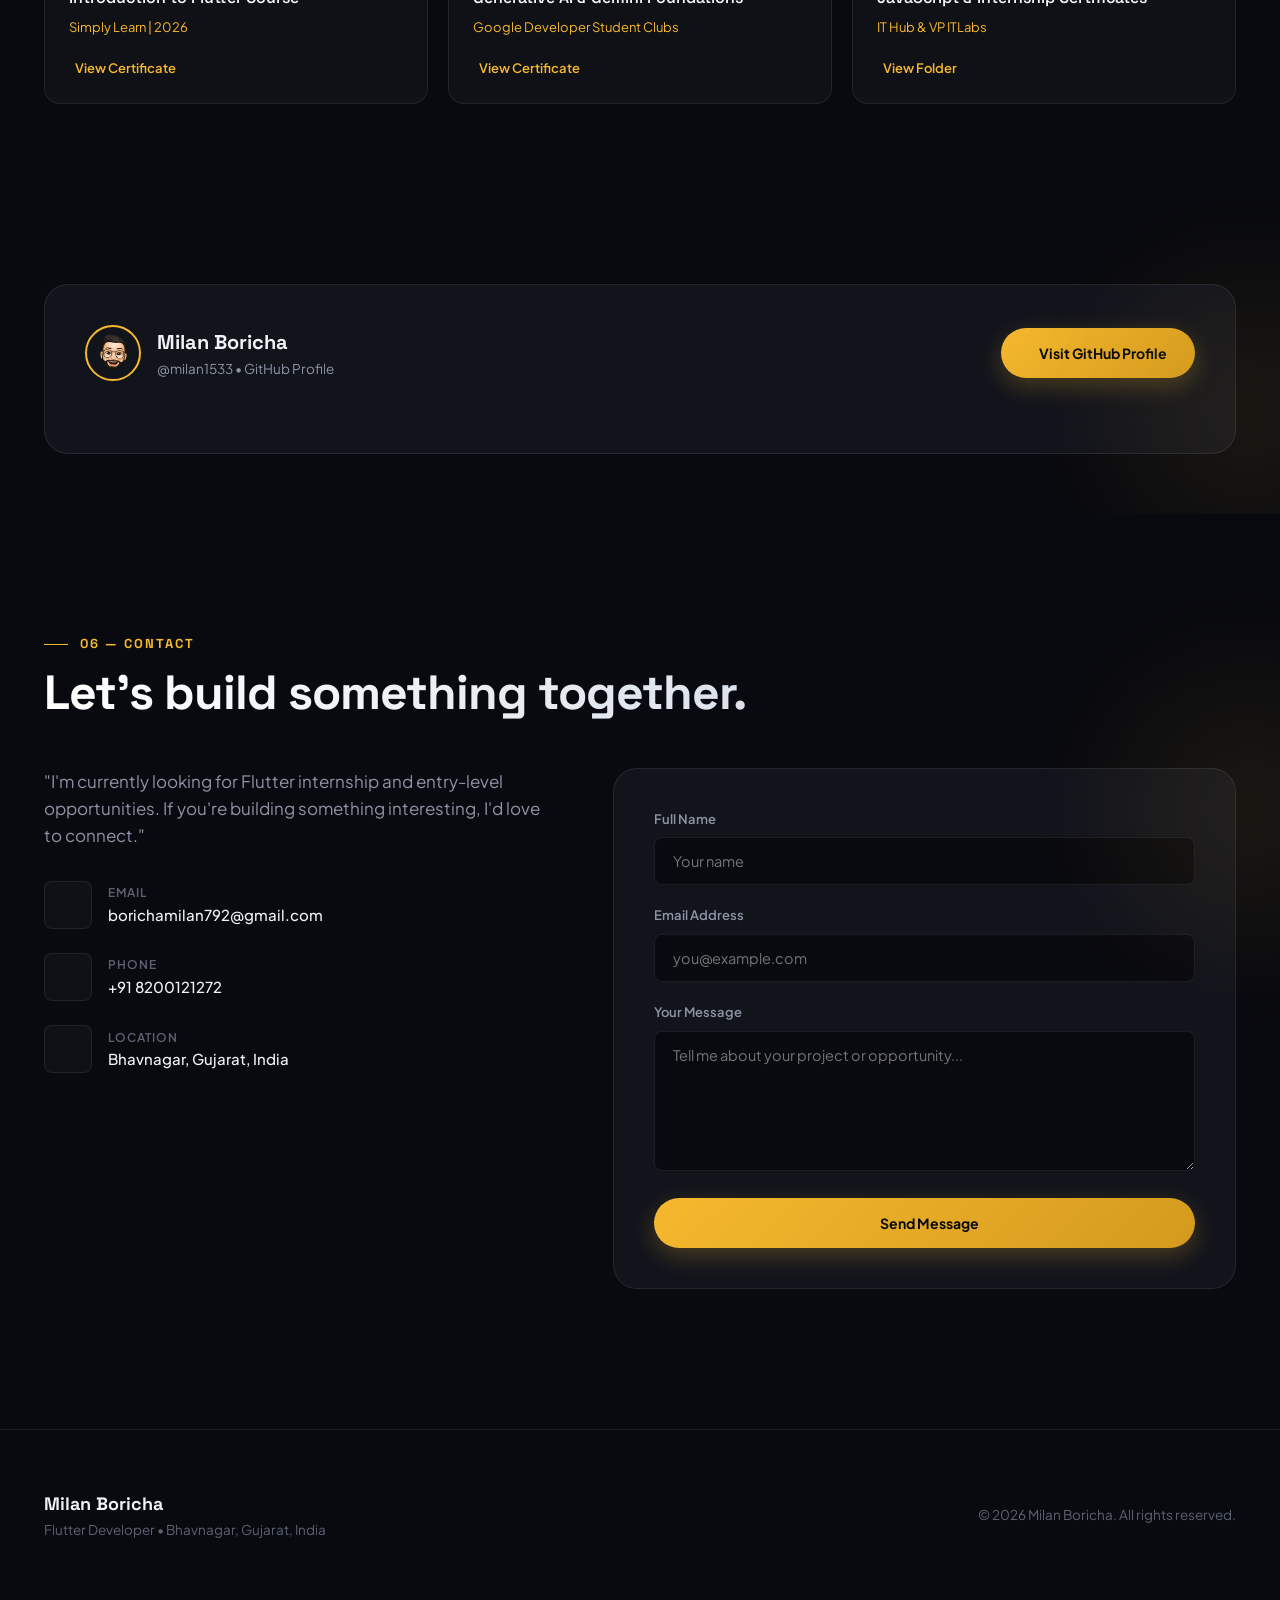
==== commit 81c4ebb4: "Update portfolio: styling, images, social media links, and SpendNote screenshots" ====
--- a/index.html
+++ b/index.html
@@ -106,9 +106,7 @@
             <span class="name-highlight">MILAN BORICHA</span>
           </h1>
 
-          <h2 class="hero-subtitle">
-            Flutter Developer based in Gujarat, India
-          </h2>
+         
 
           <p class="hero-bio">
             "Flutter Developer focused on building clean, scalable and user-friendly mobile applications."
@@ -136,68 +134,129 @@
     </section>
 
 
-    <!-- 02 — ABOUT SECTION -->
-    <section class="section-editorial" id="about">
-      <div class="container">
-        
-        <div class="section-label">01 — ABOUT ME</div>
-        <h2 class="section-title">Building mobile experiences with Flutter.</h2>
-
-        <div class="about-grid">
-          <div>
-            <h3 class="about-headline">Engineering robust cross-platform applications with precision.</h3>
-            
-            <div class="about-bio-text" id="aboutBioText">
-              <p>
-                I'm <span class="highlight-text">Milan Boricha</span>, a final-year B.Tech Computer Engineering student and Flutter Developer passionate about building practical mobile applications. I work with Flutter, Dart, Firebase, REST APIs, local databases and state management to create responsive and maintainable applications.
-              </p>
-              <p>
-                Equipped with hands-on expertise in mobile app architecture, state management, and API integrations, I am actively seeking a <span class="highlight-text">Flutter Developer Internship / Entry-Level Opportunity</span> to deliver real-world impact and solve complex engineering challenges.
-              </p>
-              <p>
-                • Currently pursuing B.Tech in Computer Engineering<br>
-                • Based in Bhavnagar, Gujarat, India<br>
-                • Open to Flutter internships and entry-level mobile developer roles
-              </p>
-            </div>
-
-            <div style="display: flex; gap: 16px; margin-top: 28px;">
-              <a href="https://github.com/milan1533" target="_blank" rel="noopener noreferrer" class="btn-secondary" style="padding: 10px 20px; font-size: 13px;">
-                <ion-icon name="logo-github"></ion-icon> GitHub
-              </a>
-              <a href="https://in.linkedin.com/in/milan-boricha-1143362b4" target="_blank" rel="noopener noreferrer" class="btn-secondary" style="padding: 10px 20px; font-size: 13px;">
-                <ion-icon name="logo-linkedin"></ion-icon> LinkedIn
-              </a>
-            </div>
-          </div>
-
-          <!-- Highlight Metrics Grid -->
-          <div class="stats-grid">
-            <div class="stat-card">
-              <div class="stat-number">4+</div>
-              <div class="stat-label">Mobile Projects</div>
-            </div>
-
-            <div class="stat-card">
-              <div class="stat-number">3rd</div>
-              <div class="stat-label">Hackathon Rank</div>
-            </div>
-
-            <div class="stat-card">
-              <div class="stat-number">3</div>
-              <div class="stat-label">Internships</div>
-            </div>
-
-            <div class="stat-card">
-              <div class="stat-number">6.75</div>
-              <div class="stat-label">Current CGPA</div>
-            </div>
-          </div>
-        </div>
-
-      </div>
-    </section>
-
+   <!-- 02 — ABOUT SECTION -->
+<section class="section-editorial" id="about">
+  <div class="container">
+
+    <div class="section-label">
+      <span>01</span> — ABOUT ME
+    </div>
+
+    <h4 class="section-title">
+      Flutter Developer
+    </h4>
+
+    <div class="about-grid">
+
+      <!-- About Content -->
+      <div class="about-content">
+
+        <h3 class="about-headline">
+          Focused on
+          <span>clean UI</span>,
+          smooth user experiences, and reliable mobile applications..
+        </h3>
+
+        <div class="about-bio-text" id="aboutBioText">
+
+          <p>
+            I'm <span class="highlight-text">Milan Boricha</span>,
+            a final-year B.Tech Computer Engineering student and Flutter
+            Developer passionate about building mobile applications.
+            I work with Flutter, Dart, Firebase, REST APIs, local databases,
+            and state management to create responsive and maintainable applications.
+          </p>
+
+          <p>
+            Equipped with hands-on experience in mobile app architecture,
+            state management, and API integrations, I am actively seeking a
+            <span class="highlight-text">
+              Flutter Developer Internship / Entry-Level Opportunity
+            </span>
+            to contribute to real-world projects and grow as a mobile developer.
+          </p>
+
+          <p class="about-points">
+            <span>•</span> Currently pursuing B.Tech in Computer Engineering<br>
+            <span>•</span> Open to Flutter internships and entry-level mobile developer roles
+          </p>
+
+        </div>
+
+      <div class="about-actions">
+
+  <a
+    href="https://github.com/milan1533"
+    target="_blank"
+    rel="noopener noreferrer"
+    class="about-btn"
+  >
+    <img src="assets/images/media/github.png" alt="GitHub" class="social-logo">
+    <span>GitHub</span>
+  </a>
+
+  <a
+    href="https://in.linkedin.com/in/milan-boricha-1143362b4"
+    target="_blank"
+    rel="noopener noreferrer"
+    class="about-btn"
+  >
+    <img src="assets/images/media/linkedin.png" alt="LinkedIn" class="social-logo">
+    <span>LinkedIn</span>
+  </a>
+
+  <a
+    href="mailto:borichamilan792@gmail.com"
+    class="about-btn"
+  >
+    <img src="assets/images/media/gmail.png" alt="Email" class="social-logo">
+    <span>Email</span>
+  </a>
+
+</div>
+
+      </div>
+
+      <!-- Highlight Metrics -->
+      <div class="stats-grid">
+
+        <div class="stat-card">
+          <div class="stat-top">
+            <span class="stat-number">4+</span>
+            <span class="stat-icon">⌁</span>
+          </div>
+          <div class="stat-label">Mobile Projects</div>
+        </div>
+
+        <div class="stat-card">
+          <div class="stat-top">
+            <span class="stat-number">3rd</span>
+            <span class="stat-icon">✦</span>
+          </div>
+          <div class="stat-label">Hackathon Rank</div>
+        </div>
+
+        <div class="stat-card">
+          <div class="stat-top">
+            <span class="stat-number">3</span>
+            <span class="stat-icon">+</span>
+          </div>
+          <div class="stat-label">Internships</div>
+        </div>
+
+        <div class="stat-card">
+  <div class="stat-top">
+    <span class="stat-number">8+</span>
+    <span class="stat-icon">TS</span>
+  </div>
+  <div class="stat-label">Technologies</div>
+</div>
+      </div>
+
+    </div>
+
+  </div>
+</section>
 
     <!-- 03 — TECHNOLOGY STACK SECTION -->
     <section class="section-editorial" id="tech-stack">
@@ -413,6 +472,16 @@
         <div class="section-label">04 — SELECTED WORK</div>
         <h2 class="section-title">Featured Projects</h2>
 
+        <div class="scroll-hint">
+          <div class="scroll-hint-text">
+            <ion-icon name="arrow-forward-outline"></ion-icon>
+            Drag to explore
+          </div>
+          <div class="scroll-progress-bar">
+            <div class="scroll-progress-fill" id="projectScrollProgress"></div>
+          </div>
+        </div>
+
         <div class="projects-stack" id="projectsContainer">
 
           <!-- Project 01: PrimeBuilder -->
@@ -917,6 +986,74 @@
   <script type="module" src="https://unpkg.com/ionicons@5.5.2/dist/ionicons/ionicons.esm.js"></script>
   <script nomodule src="https://unpkg.com/ionicons@5.5.2/dist/ionicons/ionicons.js"></script>
 
+  <!-- Projects Horizontal Drag/Swipe Scroll -->
+  <script>
+  document.addEventListener('DOMContentLoaded', function() {
+    const slider = document.getElementById('projectsContainer');
+    const progressFill = document.getElementById('projectScrollProgress');
+    if (!slider) return;
+
+    let isDown = false;
+    let startX;
+    let scrollLeft;
+    let hasDragged = false;
+
+    // Update scroll progress bar
+    function updateProgress() {
+      if (!progressFill) return;
+      const maxScroll = slider.scrollWidth - slider.clientWidth;
+      if (maxScroll <= 0) {
+        progressFill.style.width = '100%';
+        return;
+      }
+      const pct = (slider.scrollLeft / maxScroll) * 100;
+      progressFill.style.width = Math.max(5, Math.min(100, pct)) + '%';
+    }
+
+    slider.addEventListener('scroll', updateProgress, { passive: true });
+
+    // Mouse drag
+    slider.addEventListener('mousedown', function(e) {
+      isDown = true;
+      hasDragged = false;
+      slider.classList.add('dragging');
+      startX = e.pageX - slider.offsetLeft;
+      scrollLeft = slider.scrollLeft;
+    });
+
+    slider.addEventListener('mouseleave', function() {
+      if (!isDown) return;
+      isDown = false;
+      slider.classList.remove('dragging');
+    });
+
+    slider.addEventListener('mouseup', function() {
+      isDown = false;
+      slider.classList.remove('dragging');
+    });
+
+    slider.addEventListener('mousemove', function(e) {
+      if (!isDown) return;
+      e.preventDefault();
+      const x = e.pageX - slider.offsetLeft;
+      const walk = (x - startX) * 1.8;
+      if (Math.abs(walk) > 5) hasDragged = true;
+      slider.scrollLeft = scrollLeft - walk;
+    });
+
+    // Prevent click on links/buttons if user was dragging
+    slider.addEventListener('click', function(e) {
+      if (hasDragged) {
+        e.preventDefault();
+        e.stopPropagation();
+        hasDragged = false;
+      }
+    }, true);
+
+    // Initial progress
+    updateProgress();
+  });
+  </script>
 </body>
 
 </html>
--- a/assets/css/style.css
+++ b/assets/css/style.css
@@ -70,6 +70,72 @@
   position: relative;
 }
 
+/* =========================================================
+   ABOUT SECTION — PREMIUM PROFESSIONAL STYLE
+   ========================================================= */
+
+.section-editorial {
+  position: relative;
+  overflow: hidden;
+}
+
+/* Subtle background glow */
+.section-editorial::before {
+  content: "";
+  position: absolute;
+  width: 420px;
+  height: 420px;
+  top: 10%;
+  right: -180px;
+
+  background: radial-gradient(
+    circle,
+    rgba(245, 190, 55, 0.08),
+    transparent 70%
+  );
+
+  pointer-events: none;
+  filter: blur(20px);
+}
+
+
+/* Section Label */
+
+.section-label {
+  color: #8f98aa;
+  font-size: 13px;
+  font-weight: 600;
+  letter-spacing: 2px;
+  text-transform: uppercase;
+}
+
+.section-label span {
+  color: #f5b936;
+}
+
+
+/* Main Title */
+
+.section-title {
+  margin-top: 12px;
+  font-size: 52px;
+  font-weight: 700;
+  letter-spacing: -1.8px;
+
+  color: #f2f4f8;
+
+  background: linear-gradient(
+    90deg,
+    #ffffff 0%,
+    #dfe5ee 55%,
+    #aab4c5 100%
+  );
+
+  -webkit-background-clip: text;
+  -webkit-text-fill-color: transparent;
+}
+
+
 /* Custom Scrollbar */
 ::-webkit-scrollbar {
   width: 8px;
@@ -596,64 +662,249 @@
 }
 
 .about-headline {
+  max-width: 650px;
   font-family: var(--ff-mono);
   font-size: clamp(26px, 3.5vw, 36px);
+  line-height: 1.25;
   font-weight: 600;
-  line-height: 1.2;
-  color: var(--text-main);
+  color: #d9dee8;
+  letter-spacing: -0.7px;
   margin-bottom: 24px;
 }
 
+.about-headline span {
+  color: #f5b936;
+}
+
+/* Bio */
 .about-bio-text {
+  max-width: 700px;
   font-size: 16px;
   color: var(--text-muted);
   line-height: 1.7;
 }
 
 .about-bio-text p {
+  color: #929caf;
+  font-size: 16px;
+  line-height: 1.8;
   margin-bottom: 20px;
 }
 
+/* Highlight */
 .highlight-text {
-  color: var(--text-main);
+  color: #f5c24b;
   font-weight: 600;
-}
+  position: relative;
+}
+
+.highlight-text::after {
+  content: "";
+  position: absolute;
+  left: 0;
+  bottom: -2px;
+  width: 100%;
+  height: 1px;
+  background: rgba(245, 194, 75, 0.45);
+}
+
+/* Bullet points */
+.about-points {
+  color: #a5afc0 !important;
+}
+
+.about-points span {
+  color: #f5b936;
+  font-weight: 700;
+}
+
+/* Social Media Buttons */
+.about-actions {
+  display: flex;
+  gap: 14px;
+  margin-top: 28px;
+  flex-wrap: wrap;
+}
+
+.about-btn {
+  display: inline-flex;
+  align-items: center;
+  gap: 10px;
+  padding: 11px 18px;
+  color: #dce2eb;
+  text-decoration: none;
+  background: rgba(255, 255, 255, 0.025);
+  border: 1px solid rgba(255, 255, 255, 0.10);
+  border-radius: 10px;
+  font-size: 13px;
+  font-weight: 600;
+  transition:
+    transform 0.3s ease,
+    border-color 0.3s ease,
+    background 0.3s ease,
+    box-shadow 0.3s ease,
+    color 0.3s ease;
+}
+
+.social-logo {
+  width: 21px;
+  height: 21px;
+  object-fit: contain;
+  display: block;
+}
+
+.about-btn:hover {
+  transform: translateY(-3px);
+  color: #ffffff;
+  background: rgba(245, 185, 54, 0.08);
+  border-color: rgba(245, 185, 54, 0.55);
+  box-shadow:
+    0 8px 30px rgba(0, 0, 0, 0.25),
+    0 0 20px rgba(245, 185, 54, 0.06);
+}
+
+.about-btn span {
+  line-height: 1;
+}
+
+/* =========================================================
+   STAT CARDS
+   ========================================================= */
 
 .stats-grid {
   display: grid;
   grid-template-columns: repeat(2, 1fr);
-  gap: 20px;
+  gap: 18px;
 }
 
 .stat-card {
-  background: var(--bg-card);
-  border: 1px solid var(--border-subtle);
+  position: relative;
+  min-height: 125px;
   padding: 24px;
-  border-radius: var(--radius-md);
-  transition: all var(--transition-fast);
+  border-radius: 16px;
+  border: 1px solid rgba(255, 255, 255, 0.09);
+  background:
+    linear-gradient(
+      145deg,
+      rgba(255, 255, 255, 0.045),
+      rgba(255, 255, 255, 0.015)
+    );
+  backdrop-filter: blur(12px);
+  -webkit-backdrop-filter: blur(12px);
+  overflow: hidden;
+  transition:
+    transform 0.35s ease,
+    border-color 0.35s ease,
+    box-shadow 0.35s ease;
+}
+
+/* Gold light reflection */
+.stat-card::before {
+  content: "";
+  position: absolute;
+  top: 0;
+  left: -100%;
+  width: 60%;
+  height: 1px;
+  background: linear-gradient(
+    90deg,
+    transparent,
+    rgba(245, 190, 55, 0.8),
+    transparent
+  );
+  transition: left 0.6s ease;
+}
+
+.stat-card:hover::before {
+  left: 130%;
 }
 
 .stat-card:hover {
-  border-color: var(--border-focus);
-  transform: translateY(-4px);
+  transform: translateY(-5px);
+  border-color: rgba(245, 190, 55, 0.28);
+  box-shadow:
+    0 15px 40px rgba(0, 0, 0, 0.25),
+    0 0 30px rgba(245, 190, 55, 0.04);
+}
+
+/* Number + icon */
+.stat-top {
+  display: flex;
+  align-items: center;
+  justify-content: space-between;
 }
 
 .stat-number {
-  font-family: var(--ff-mono);
   font-size: 38px;
+  line-height: 1;
   font-weight: 700;
-  color: var(--accent-gold);
-  line-height: 1;
-  margin-bottom: 8px;
+  background: linear-gradient(
+    135deg,
+    #ffd56a,
+    #f0a91f
+  );
+  -webkit-background-clip: text;
+  -webkit-text-fill-color: transparent;
+}
+
+.stat-icon {
+  display: flex;
+  align-items: center;
+  justify-content: center;
+  width: 34px;
+  height: 34px;
+  border-radius: 9px;
+  color: #f5c24b;
+  background: rgba(245, 190, 55, 0.08);
+  border: 1px solid rgba(245, 190, 55, 0.14);
+  font-size: 12px;
 }
 
 .stat-label {
-  font-size: 13px;
-  font-weight: 500;
-  color: var(--text-muted);
+  margin-top: 14px;
+  color: #8993a6;
+  font-size: 12px;
   text-transform: uppercase;
-  letter-spacing: 1px;
-}
+  letter-spacing: 1.2px;
+}
+
+/* =========================================================
+   ABOUT RESPONSIVE
+   ========================================================= */
+
+@media (max-width: 900px) {
+  .about-grid {
+    grid-template-columns: 1fr;
+  }
+
+  .section-title {
+    font-size: 40px;
+  }
+
+  .about-headline {
+    font-size: 28px;
+  }
+}
+
+@media (max-width: 600px) {
+  .stats-grid {
+    grid-template-columns: 1fr;
+  }
+
+  .section-title {
+    font-size: 34px;
+  }
+
+  .about-headline {
+    font-size: 25px;
+  }
+
+  .about-actions {
+    flex-wrap: wrap;
+  }
+}
+
+
 
 /*-----------------------------------*\
   #02 — TECHNOLOGY STACK SECTION
@@ -875,13 +1126,103 @@
   #04 — SELECTED WORK SECTION
 \*-----------------------------------*/
 
+/* Scroll Hint Bar */
+.scroll-hint {
+  display: flex;
+  align-items: center;
+  justify-content: space-between;
+  margin-bottom: 24px;
+}
+
+.scroll-hint-text {
+  font-family: var(--ff-mono);
+  font-size: 12px;
+  color: var(--text-dim);
+  letter-spacing: 1px;
+  text-transform: uppercase;
+  display: flex;
+  align-items: center;
+  gap: 10px;
+}
+
+.scroll-hint-text ion-icon {
+  font-size: 16px;
+  color: var(--accent-gold);
+  animation: swipeHint 2s ease-in-out infinite;
+}
+
+@keyframes swipeHint {
+  0%, 100% { transform: translateX(0); opacity: 0.6; }
+  50% { transform: translateX(8px); opacity: 1; }
+}
+
+.scroll-progress-bar {
+  flex: 1;
+  max-width: 200px;
+  height: 3px;
+  background: rgba(255, 255, 255, 0.08);
+  border-radius: 3px;
+  overflow: hidden;
+  margin-left: 20px;
+}
+
+.scroll-progress-fill {
+  height: 100%;
+  width: 20%;
+  background: var(--accent-gold);
+  border-radius: 3px;
+  transition: width 0.15s ease;
+}
+
+/* Horizontal Scroll Container */
 .projects-stack {
   display: flex;
-  flex-direction: column;
-  gap: 60px;
-}
-
+  gap: 40px;
+  overflow-x: auto;
+  overflow-y: hidden;
+  scroll-snap-type: x mandatory;
+  scroll-behavior: smooth;
+  padding-bottom: 20px;
+  cursor: grab;
+  -webkit-overflow-scrolling: touch;
+  /* Full bleed */
+  margin-left: -24px;
+  margin-right: -24px;
+  padding-left: 24px;
+  padding-right: 24px;
+}
+
+.projects-stack:active {
+  cursor: grabbing;
+}
+
+/* Hide scrollbar */
+.projects-stack::-webkit-scrollbar {
+  height: 0px;
+}
+
+.projects-stack {
+  -ms-overflow-style: none;
+  scrollbar-width: none;
+}
+
+/* Prevent text selection while dragging */
+.projects-stack.dragging {
+  user-select: none;
+  -webkit-user-select: none;
+  scroll-snap-type: none;
+  scroll-behavior: auto;
+}
+
+.projects-stack.dragging * {
+  pointer-events: none;
+}
+
+/* Project Card — ORIGINAL SIZE, horizontal layout */
 .project-case-card {
+  flex: 0 0 calc(100vw - 80px);
+  max-width: 1200px;
+  min-width: 900px;
   background: var(--bg-card);
   border: 1px solid var(--border-subtle);
   border-radius: var(--radius-lg);
@@ -891,6 +1232,7 @@
   align-items: center;
   transition: all var(--transition-normal);
   position: relative;
+  scroll-snap-align: start;
 }
 
 .project-case-card:hover {
@@ -996,6 +1338,34 @@
   align-items: center;
   gap: 16px;
 }
+
+/* Responsive — Mobile: vertical scroll fallback */
+@media (max-width: 900px) {
+  .projects-stack {
+    flex-direction: column;
+    overflow-x: visible;
+    scroll-snap-type: none;
+    cursor: auto;
+    margin-left: 0;
+    margin-right: 0;
+    padding-left: 0;
+    padding-right: 0;
+    gap: 40px;
+  }
+
+  .project-case-card {
+    flex: none;
+    min-width: 100%;
+    max-width: 100%;
+    grid-template-columns: 1fr;
+  }
+
+  .scroll-hint {
+    display: none;
+  }
+}
+
+
 
 /*-----------------------------------*\
   #05 — ACHIEVEMENTS & CERTIFICATIONS
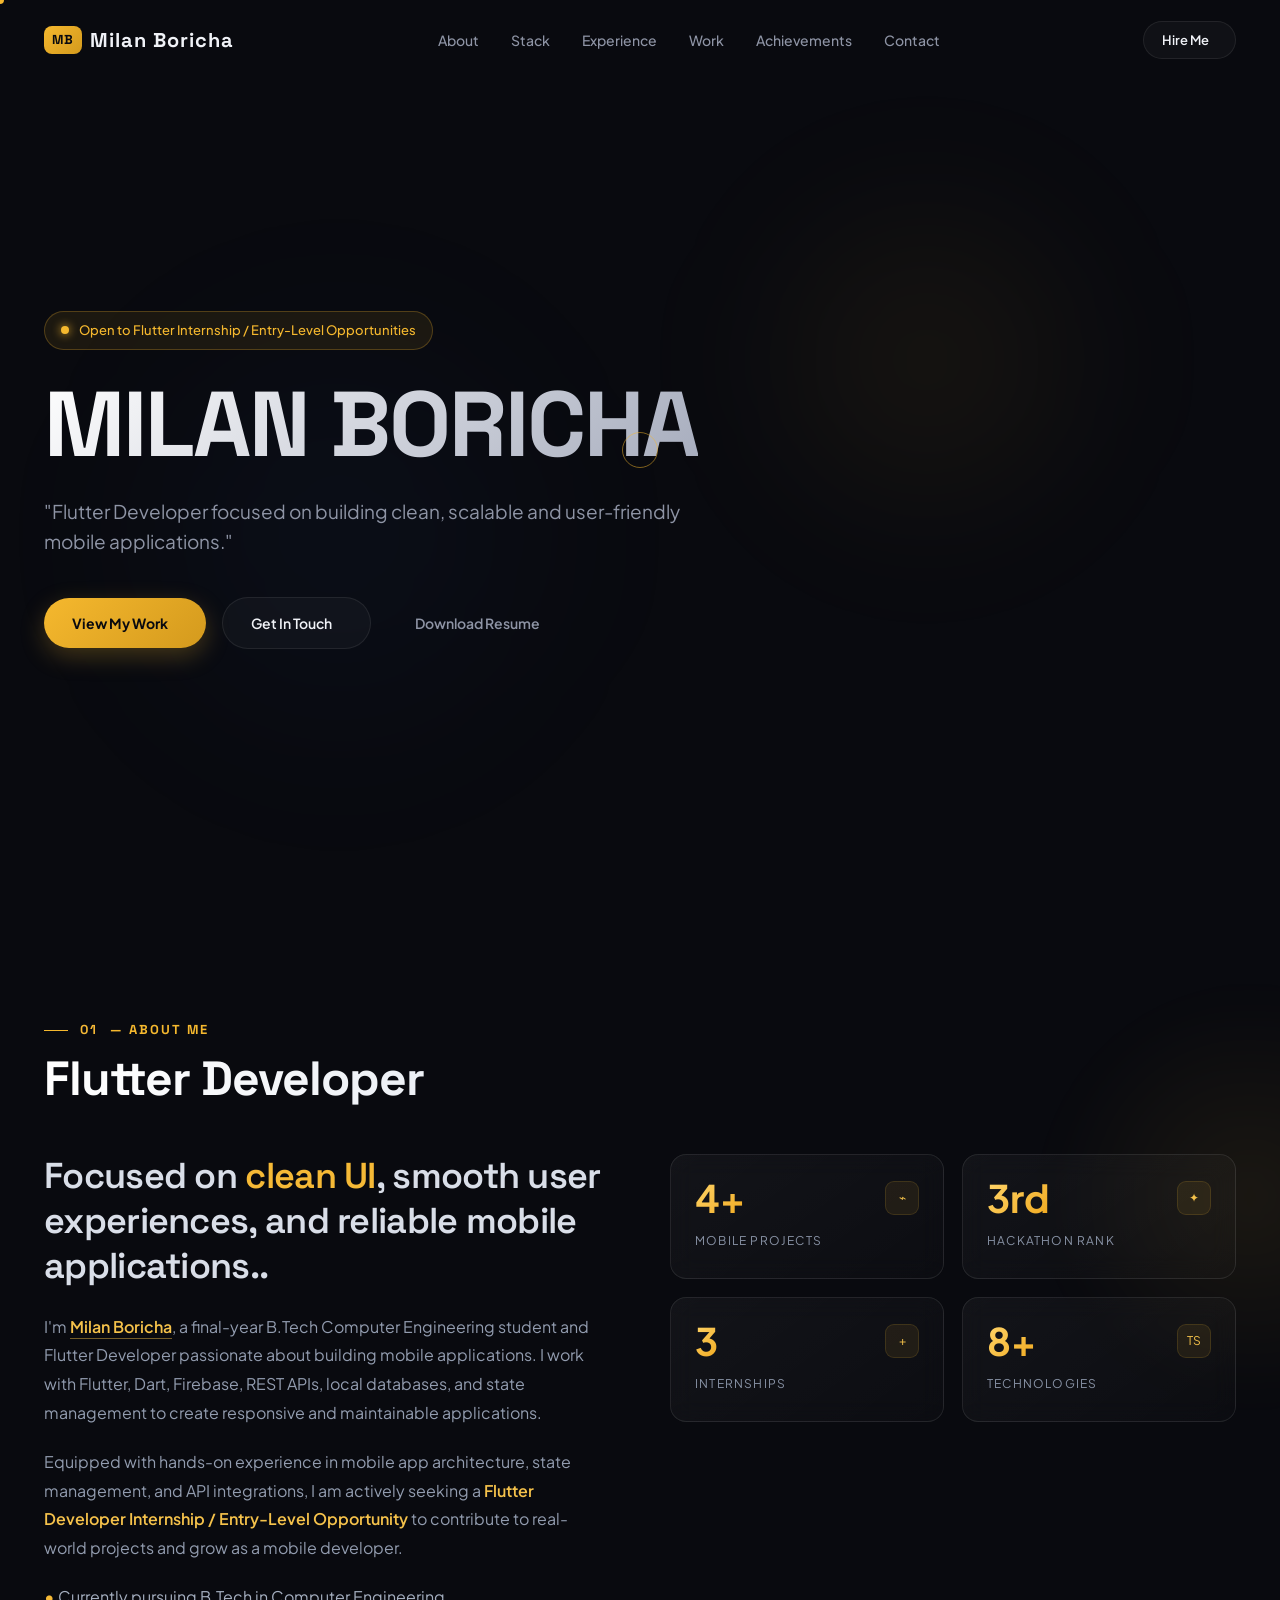
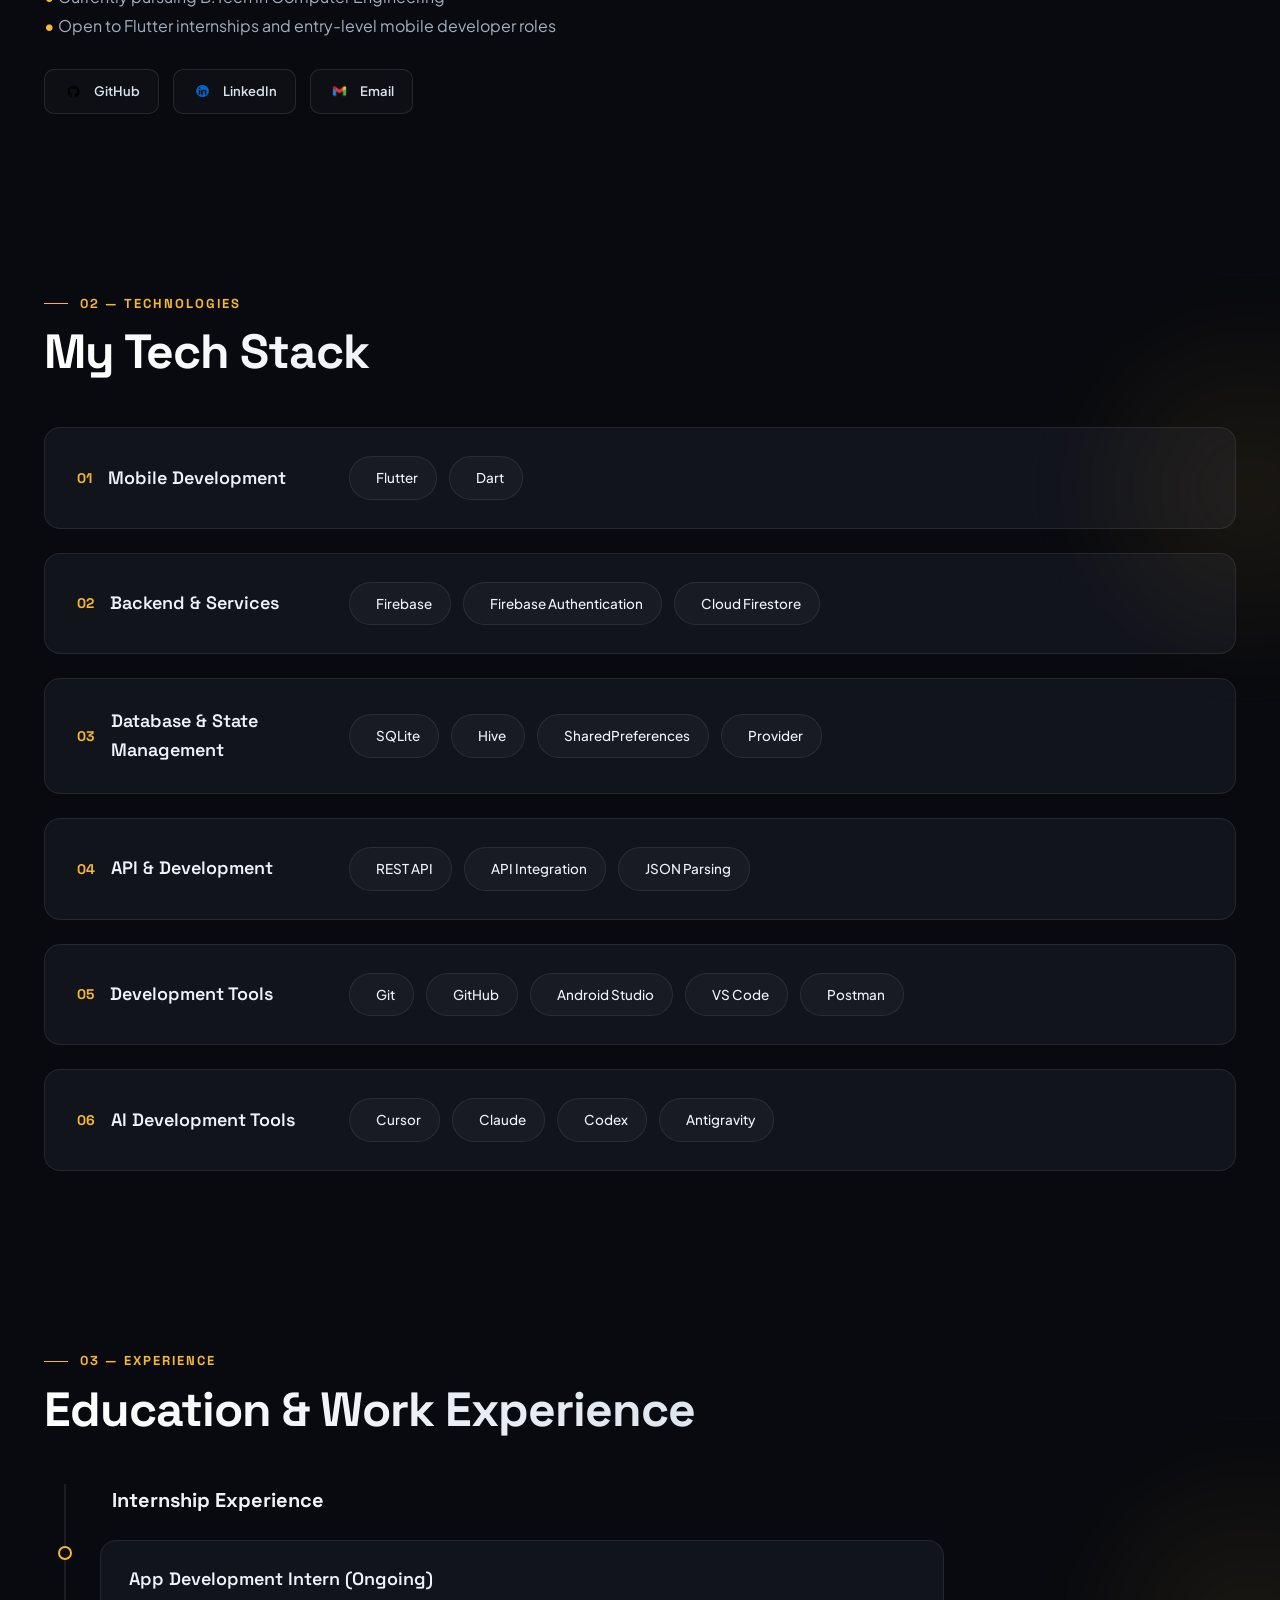
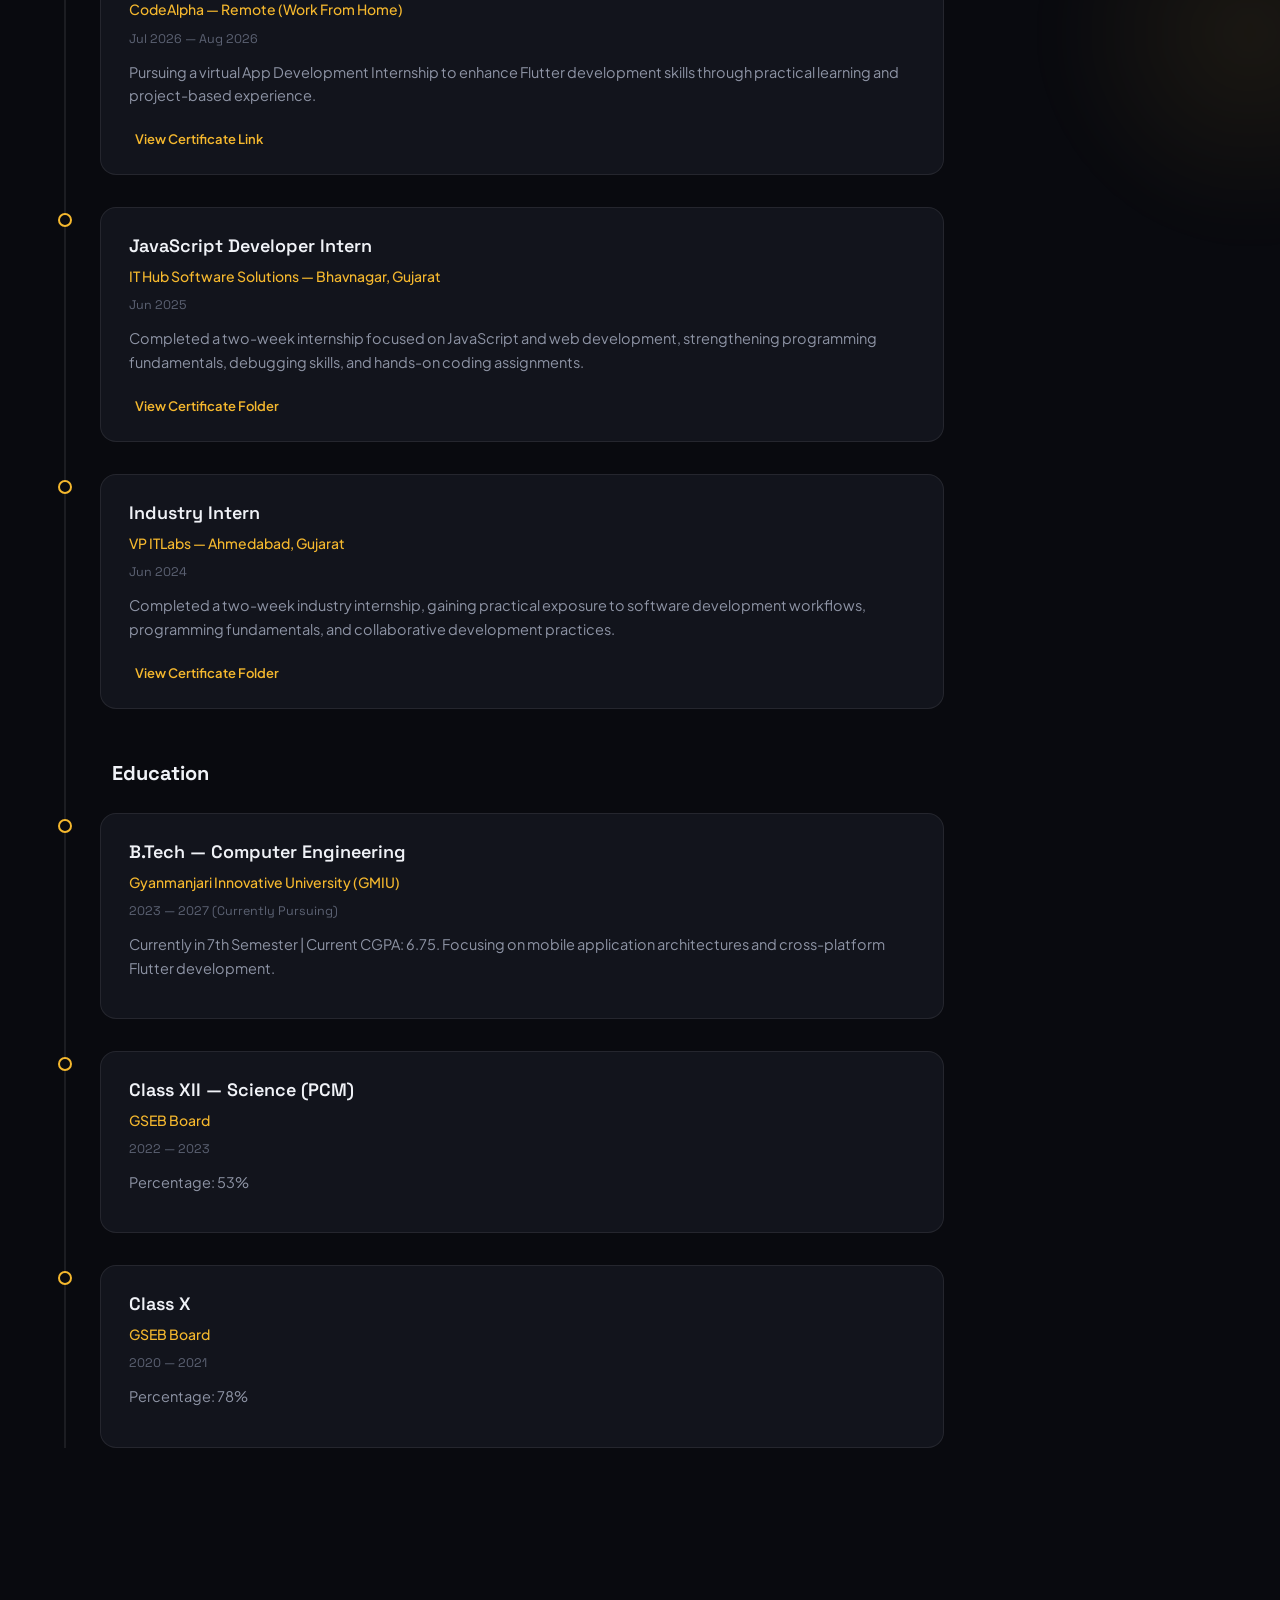
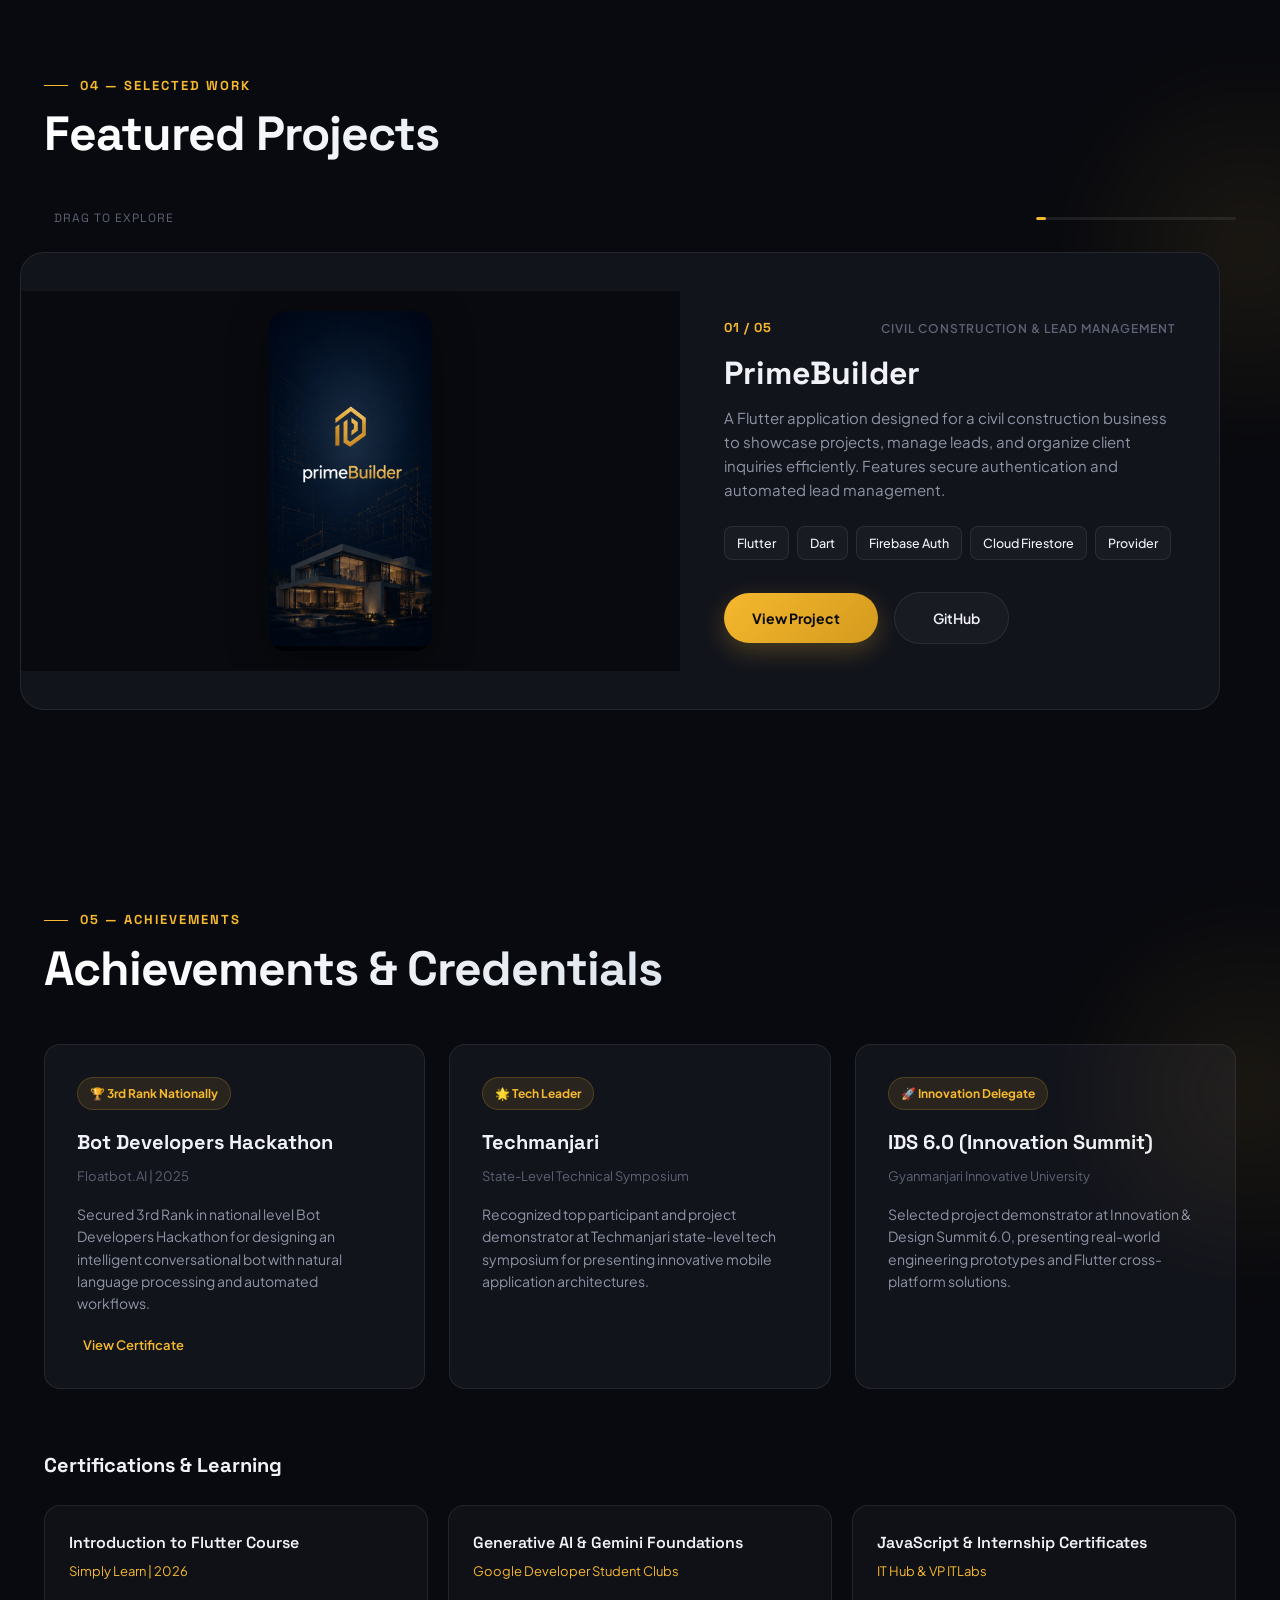
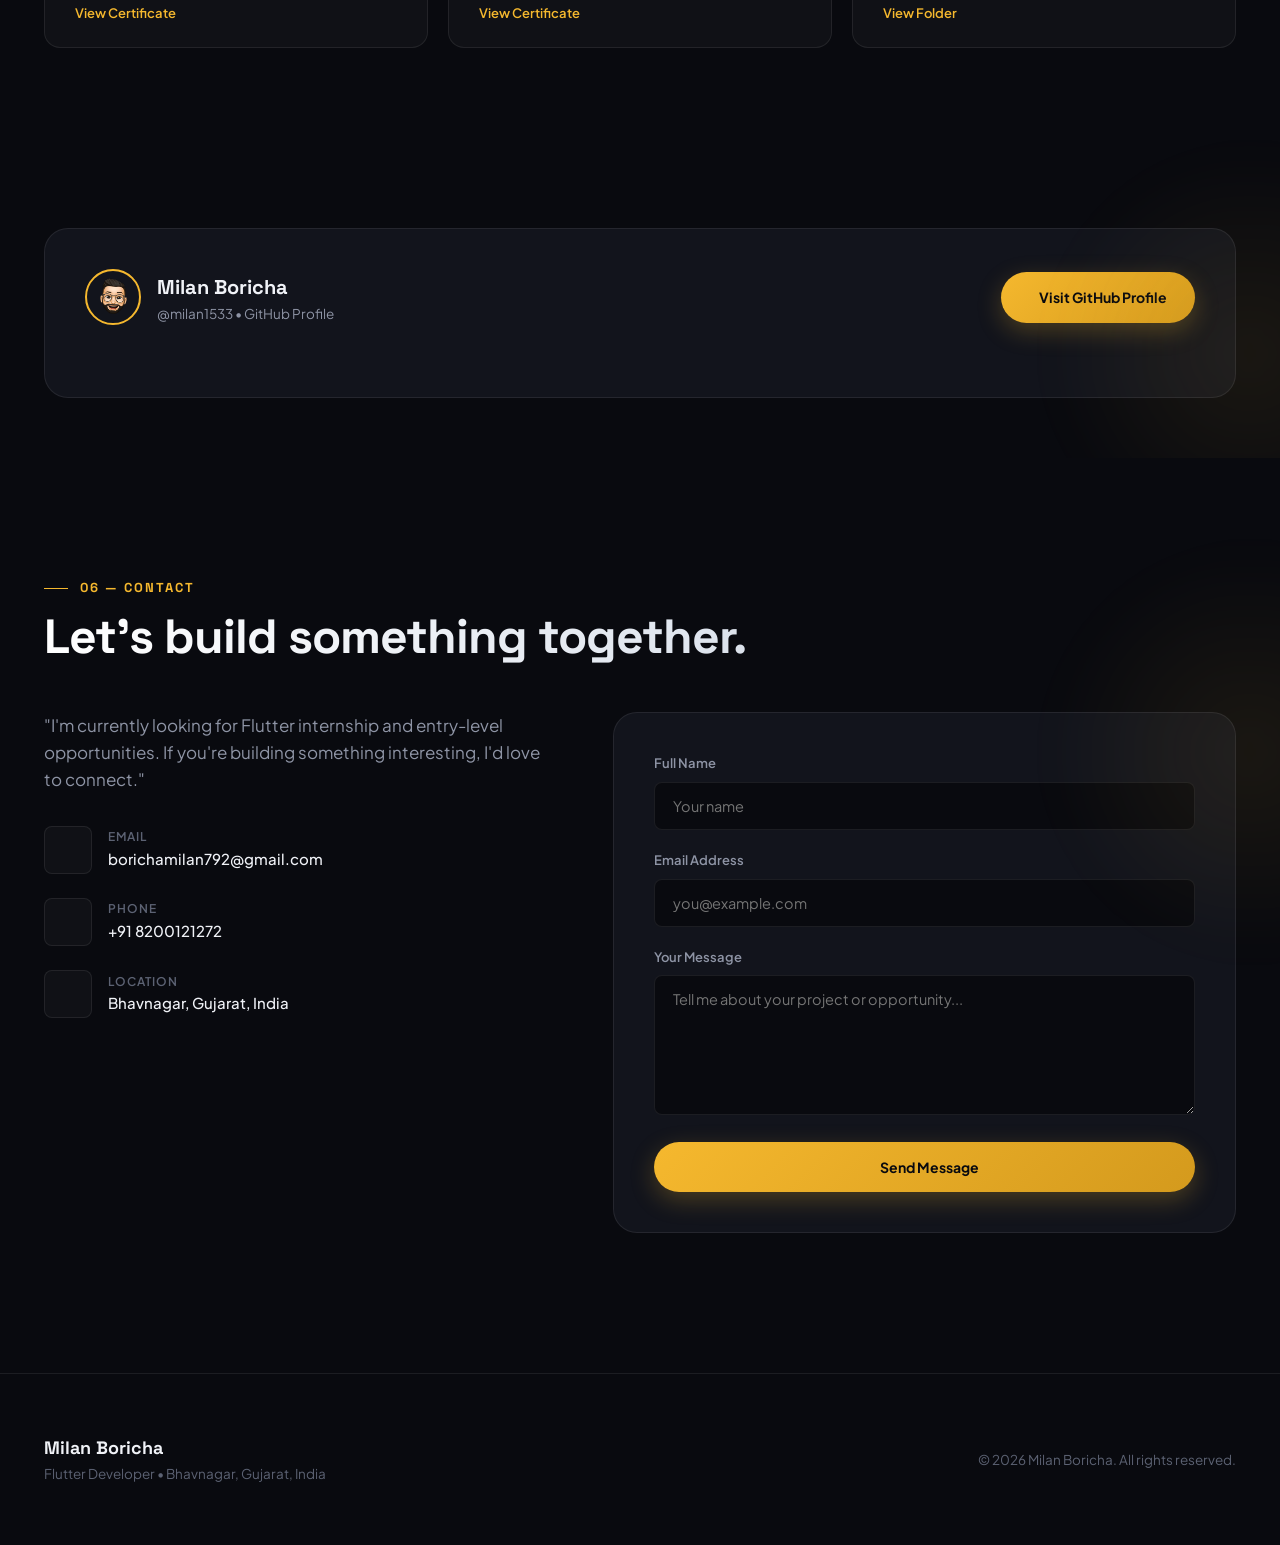
==== commit 7deaa7fc: "Remove Firebase Storage, FCM, and BLoC from tech stack" ====
--- a/index.html
+++ b/index.html
@@ -289,8 +289,7 @@
               <div class="stack-chip"><ion-icon name="flame-outline"></ion-icon> Firebase</div>
               <div class="stack-chip"><ion-icon name="key-outline"></ion-icon> Firebase Authentication</div>
               <div class="stack-chip"><ion-icon name="server-outline"></ion-icon> Cloud Firestore</div>
-              <div class="stack-chip"><ion-icon name="folder-open-outline"></ion-icon> Firebase Storage</div>
-              <div class="stack-chip"><ion-icon name="notifications-outline"></ion-icon> Firebase Cloud Messaging</div>
+
             </div>
           </div>
 
@@ -305,7 +304,7 @@
               <div class="stack-chip"><ion-icon name="cube-outline"></ion-icon> Hive</div>
               <div class="stack-chip"><ion-icon name="save-outline"></ion-icon> SharedPreferences</div>
               <div class="stack-chip"><ion-icon name="layers-outline"></ion-icon> Provider</div>
-              <div class="stack-chip"><ion-icon name="hardware-chip-outline"></ion-icon> BLoC</div>
+          
             </div>
           </div>
 
